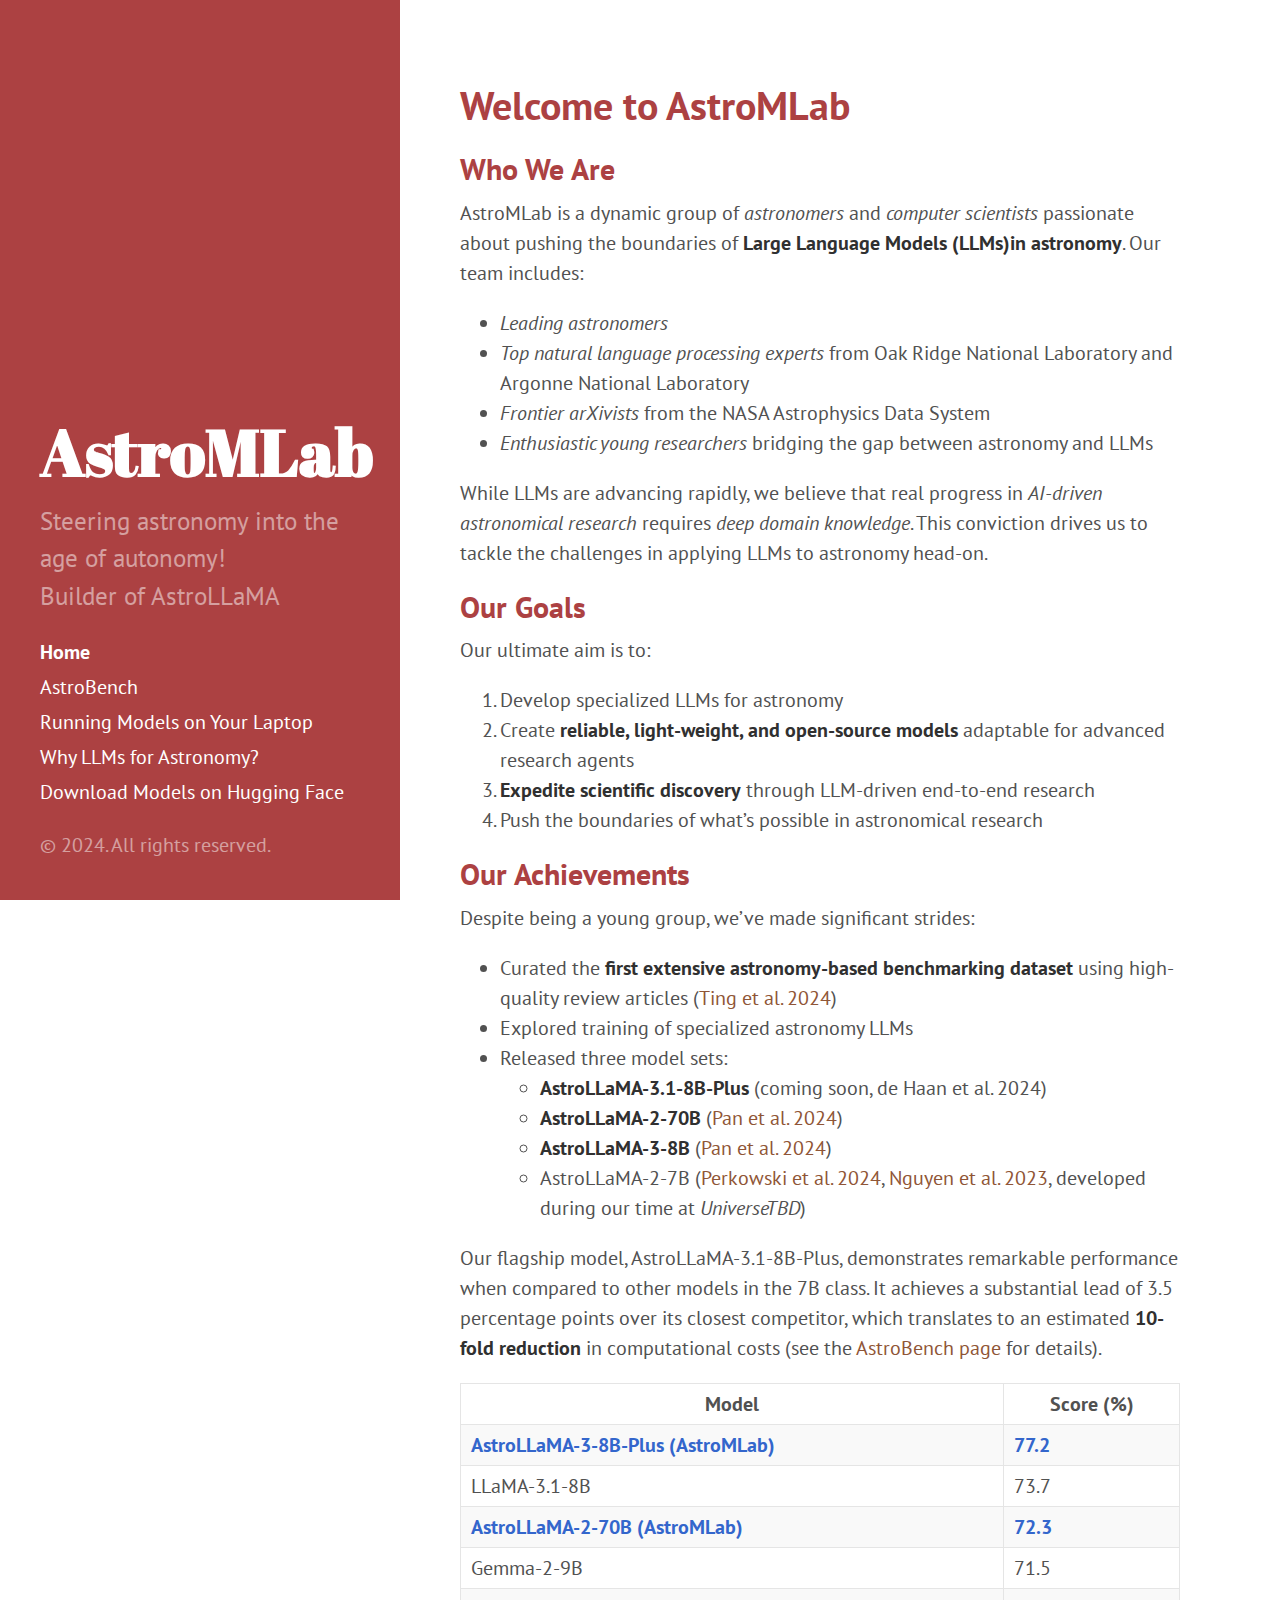
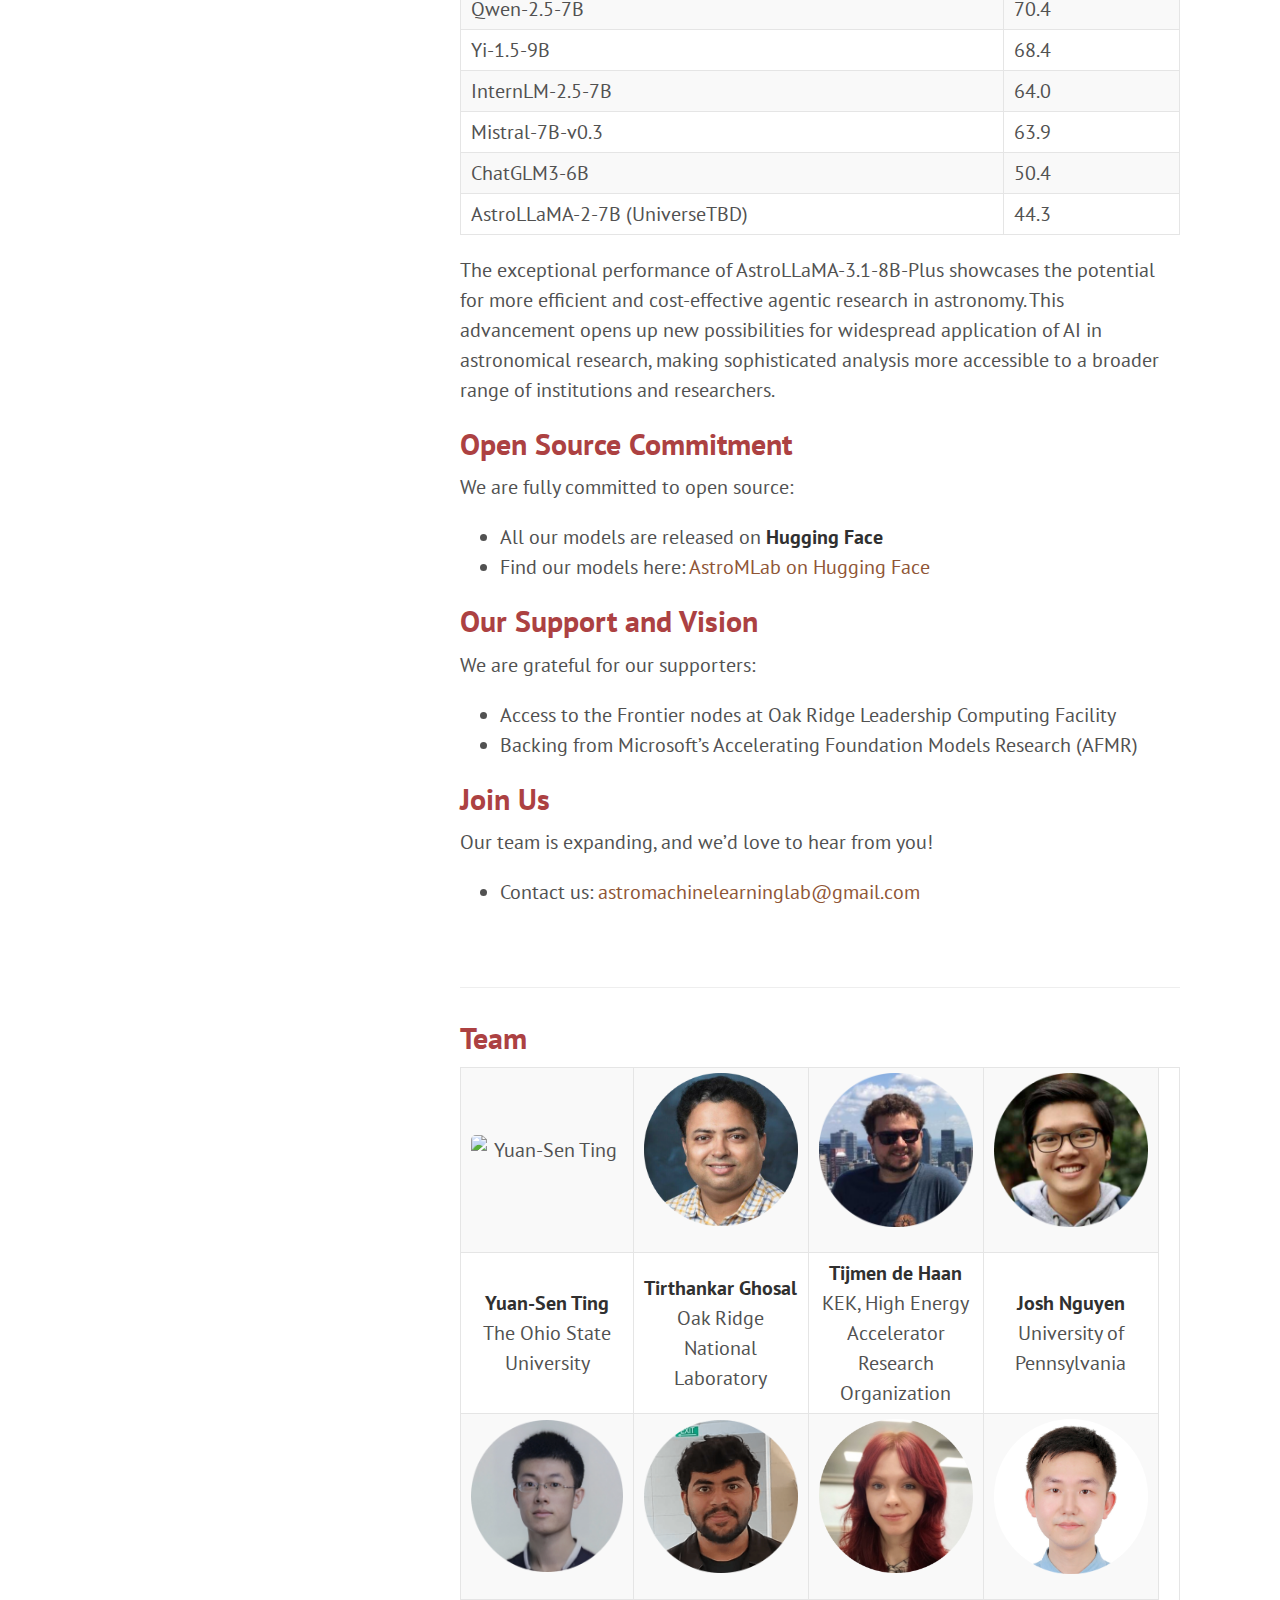
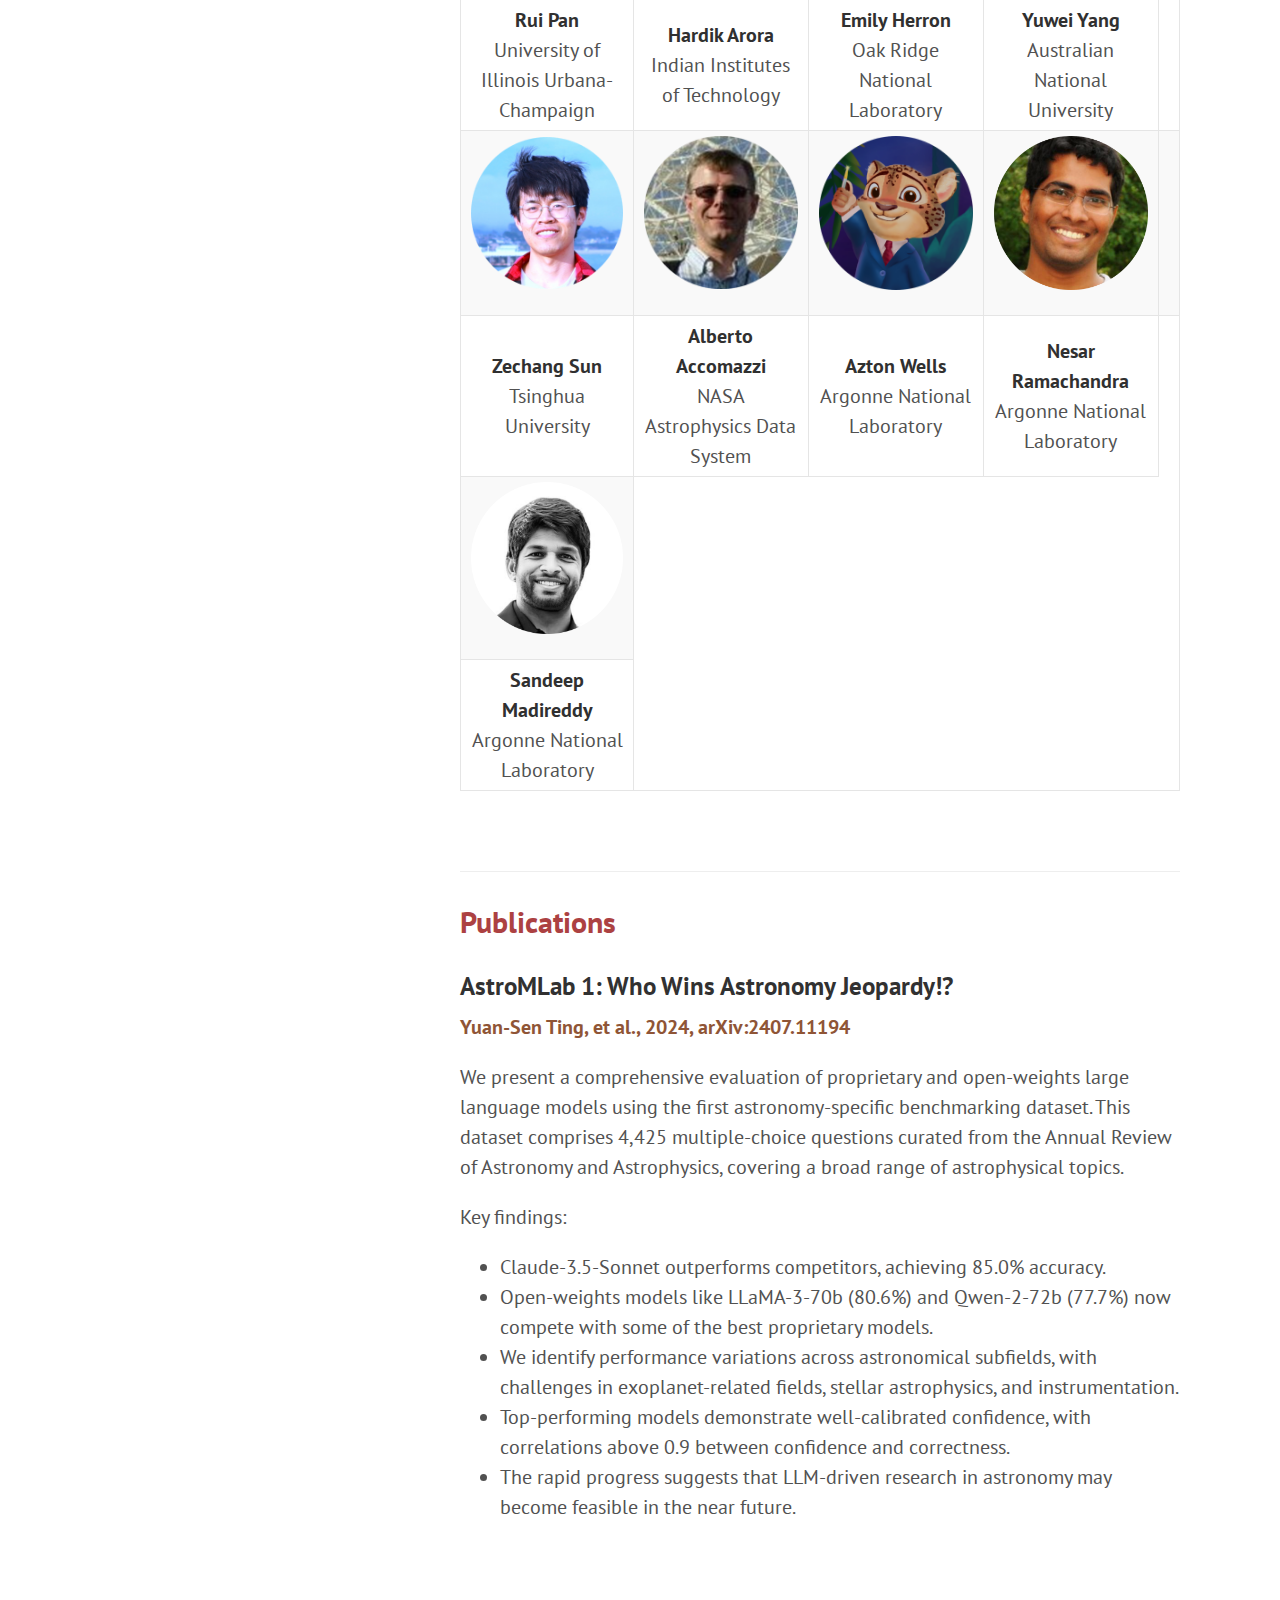
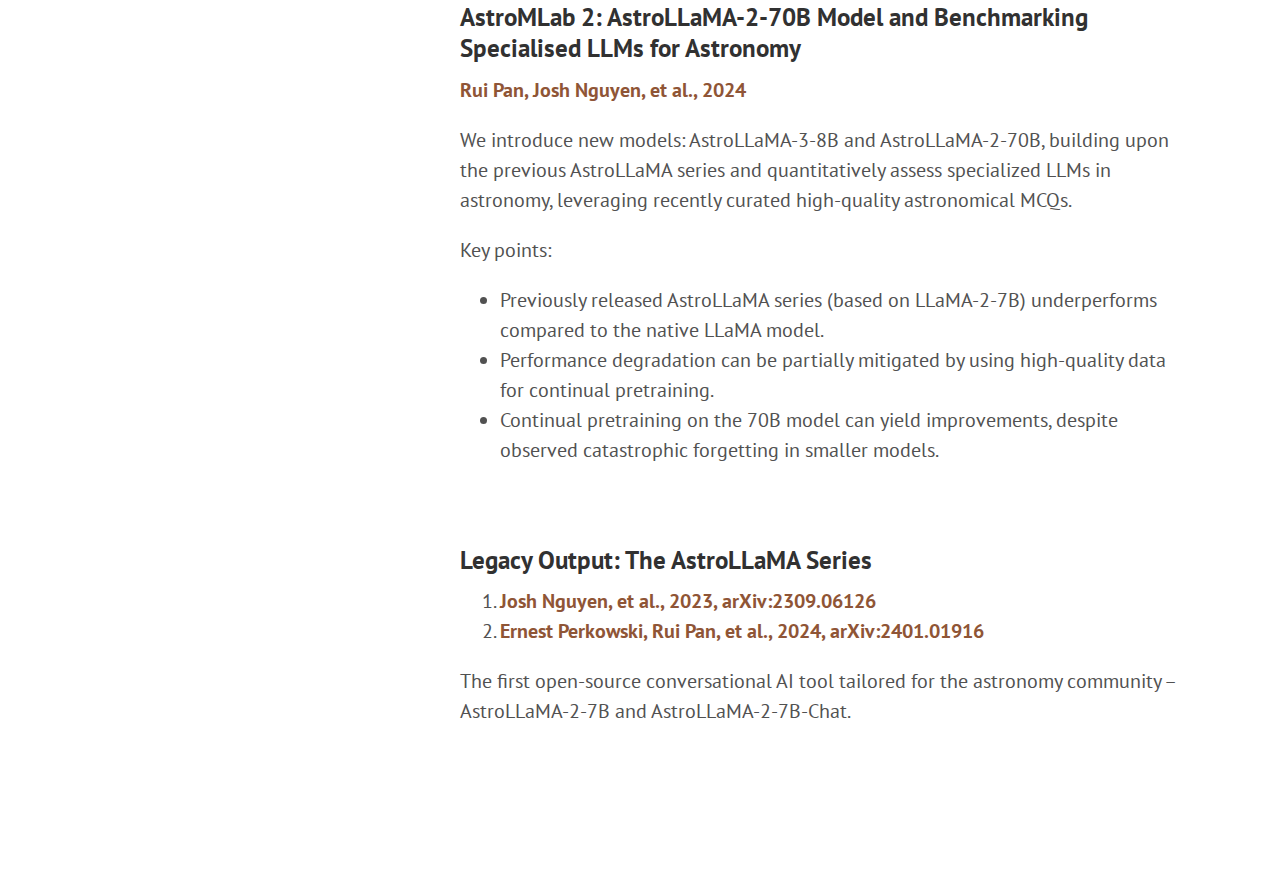
==== index.html @ 6c1387d1 "Add files via upload" ====
<!DOCTYPE html>
<html lang="en-us">

  <head>
  <link href="http://gmpg.org/xfn/11" rel="profile">
  <meta http-equiv="X-UA-Compatible" content="IE=edge">
  <meta http-equiv="content-type" content="text/html; charset=utf-8">

  <!-- Enable responsiveness on mobile devices-->
  <meta name="viewport" content="width=device-width, initial-scale=1.0, maximum-scale=1">

  <title>
    
      Welcome to AstroMLab &middot; AstroMLab
    
  </title>

  <!-- CSS -->
  <link rel="stylesheet" href="./public/css/poole.css">
  <link rel="stylesheet" href="./public/css/syntax.css">
  <link rel="stylesheet" href="./public/css/hyde.css">
  <link rel="stylesheet" href="http://fonts.googleapis.com/css?family=PT+Sans:400,400italic,700|Abril+Fatface">

  <!-- RSS -->
  <link rel="alternate" type="application/rss+xml" title="RSS" href="./atom.xml">
</head>


  <body>

    <div class="sidebar">
  <div class="container sidebar-sticky">
    <div class="sidebar-about">
      <h1>
        <a href="/">
          AstroMLab
        </a>
      </h1>
      <p class="lead">Steering astronomy into the age of autonomy! <br> Builder of AstroLLaMA</p>
    </div>

    <nav class="sidebar-nav">
      <a class="sidebar-nav-item active" href="./index.html">Home</a>

      

      
      
        
      
        
          
            <a class="sidebar-nav-item" href="./benchmarking.html">AstroBench</a>
          
        
      
        
          
        
      
        
          
            <a class="sidebar-nav-item" href="./ollama.html">Running Models on Your Laptop</a>
          
        
      
        
          
            <a class="sidebar-nav-item" href="./why_astronomy.html">Why LLMs for Astronomy?</a>
          
        
      

      <a class="sidebar-nav-item" href="https://huggingface.co/AstroMLab">Download Models on Hugging Face</a> 
    </nav>

    <p>&copy; 2024. All rights reserved.</p>
  </div>
</div>


    <div class="content container">
      <div class="page">
        <h1 class="page-title">Welcome to AstroMLab</h1>
      <h2 id="who-we-are">Who We Are</h2>

<p>AstroMLab is a dynamic group of <em>astronomers</em> and <em>computer scientists</em> passionate about pushing the boundaries of <strong>Large Language Models (LLMs)in astronomy</strong>. Our team includes:</p>

<ul>
  <li><em>Leading astronomers</em></li>
  <li><em>Top natural language processing experts</em> from Oak Ridge National Laboratory and Argonne National Laboratory</li>
  <li><em>Frontier arXivists</em> from the NASA Astrophysics Data System</li>
  <li><em>Enthusiastic young researchers</em> bridging the gap between astronomy and LLMs</li>
</ul>

<p>While LLMs are advancing rapidly, we believe that real progress in <em>AI-driven astronomical research</em> requires <em>deep domain knowledge</em>. This conviction drives us to tackle the challenges in applying LLMs to astronomy head-on.</p>

<h2 id="our-goals">Our Goals</h2>

<p>Our ultimate aim is to:</p>

<ol>
  <li>Develop specialized LLMs for astronomy</li>
  <li>Create <strong>reliable, light-weight, and open-source models</strong> adaptable for advanced research agents</li>
  <li><strong>Expedite scientific discovery</strong> through LLM-driven end-to-end research</li>
  <li>Push the boundaries of what’s possible in astronomical research</li>
</ol>

<h2 id="our-achievements">Our Achievements</h2>

<p>Despite being a young group, we’ve made significant strides:</p>

<ul>
  <li>Curated the <strong>first extensive astronomy-based benchmarking dataset</strong> using high-quality review articles (<a href="https://arxiv.org/abs/2407.11194">Ting et al. 2024</a>)</li>
  <li>Explored training of specialized astronomy LLMs</li>
  <li>Released three model sets:
    <ul>
      <li><strong>AstroLLaMA-3.1-8B-Plus</strong> (coming soon, de Haan et al. 2024)</li>
      <li><strong>AstroLLaMA-2-70B</strong> (<a href="https://arxiv.org/abs/2407.11194">Pan et al. 2024</a>)</li>
      <li><strong>AstroLLaMA-3-8B</strong> (<a href="https://arxiv.org/abs/2407.11194">Pan et al. 2024</a>)</li>
      <li>AstroLLaMA-2-7B (<a href="https://arxiv.org/abs/2401.01916">Perkowski et al. 2024</a>, <a href="https://arxiv.org/abs/2309.06126">Nguyen et al. 2023</a>, developed during our time at <em>UniverseTBD</em>)</li>
    </ul>
  </li>
</ul>

<p>Our flagship model, AstroLLaMA-3.1-8B-Plus, demonstrates remarkable performance when compared to other models in the 7B class. It achieves a substantial lead of 3.5 percentage points over its closest competitor, which translates to an estimated <strong>10-fold reduction</strong> in computational costs (see the <a href="benchmarking.html">AstroBench page</a> for details).</p>

<table>
  <thead>
    <tr>
      <th>Model</th>
      <th>Score (%)</th>
    </tr>
  </thead>
  <tbody>
    <tr>
      <td><strong><span style="color: #3366cc;">AstroLLaMA-3-8B-Plus (AstroMLab)</span></strong></td>
      <td><strong><span style="color: #3366cc;">77.2</span></strong></td>
    </tr>
    <tr>
      <td>LLaMA-3.1-8B</td>
      <td>73.7</td>
    </tr>
    <tr>
      <td><strong><span style="color: #3366cc;">AstroLLaMA-2-70B (AstroMLab)</span></strong></td>
      <td><strong><span style="color: #3366cc;">72.3</span></strong></td>
    </tr>
    <tr>
      <td>Gemma-2-9B</td>
      <td>71.5</td>
    </tr>
    <tr>
      <td>Qwen-2.5-7B</td>
      <td>70.4</td>
    </tr>
    <tr>
      <td>Yi-1.5-9B</td>
      <td>68.4</td>
    </tr>
    <tr>
      <td>InternLM-2.5-7B</td>
      <td>64.0</td>
    </tr>
    <tr>
      <td>Mistral-7B-v0.3</td>
      <td>63.9</td>
    </tr>
    <tr>
      <td>ChatGLM3-6B</td>
      <td>50.4</td>
    </tr>
    <tr>
      <td>AstroLLaMA-2-7B (UniverseTBD)</td>
      <td>44.3</td>
    </tr>
  </tbody>
</table>

<p>The exceptional performance of AstroLLaMA-3.1-8B-Plus showcases the potential for more efficient and cost-effective agentic research in astronomy. This advancement opens up new possibilities for widespread application of AI in astronomical research, making sophisticated analysis more accessible to a broader range of institutions and researchers.</p>

<h2 id="open-source-commitment">Open Source Commitment</h2>

<p>We are fully committed to open source:</p>

<ul>
  <li>All our models are released on <strong>Hugging Face</strong></li>
  <li>Find our models here: <a href="https://huggingface.co/AstroMLab">AstroMLab on Hugging Face</a></li>
</ul>

<h2 id="our-support-and-vision">Our Support and Vision</h2>

<p>We are grateful for our supporters:</p>

<ul>
  <li>Access to the Frontier nodes at Oak Ridge Leadership Computing Facility</li>
  <li>Backing from Microsoft’s Accelerating Foundation Models Research (AFMR)</li>
</ul>

<h2 id="join-us">Join Us</h2>

<p>Our team is expanding, and we’d love to hear from you!</p>

<ul>
  <li>Contact us: <a href="mailto:astromachinelearninglab@gmail.com">astromachinelearninglab@gmail.com</a></li>
</ul>

<p><br /></p>

<hr />

<h2 id="team">Team</h2>

<table>
  <tr>
    <td align="center" width="25%"><img src="figures/Members_Yuan-Sen_Ting.png" alt="Yuan-Sen Ting" /></td>
    <td align="center" width="25%"><img src="figures/Members_Tirthankar_Ghosal.png" alt="Tirthankar Ghosal" /></td>
    <td align="center" width="25%"><img src="figures/Members_Tijmen_de_Haan.png" alt="Tijmen de Haan" /></td>
    <td align="center" width="25%"><img src="figures/Members_Josh_Nguyen.png" alt="Josh Nguyen" /></td>
  </tr>
  <tr>
    <td align="center"><strong>Yuan-Sen Ting</strong><br />The Ohio State University</td>
    <td align="center"><strong>Tirthankar Ghosal</strong><br />Oak Ridge National Laboratory</td>
    <td align="center"><strong>Tijmen de Haan</strong><br />KEK, High Energy Accelerator Research Organization</td>
    <td align="center"><strong>Josh Nguyen</strong><br />University of Pennsylvania</td>
  </tr>
  <tr>
    <td align="center"><img src="figures/Members_Rui_Pan.png" alt="Rui Pan" /></td>
    <td align="center"><img src="figures/Members_Hardik_Arora.png" alt="Hardik Arora" /></td>
    <td align="center"><img src="figures/Members_Emily_Herron.png" alt="Emily Herron" /></td>
    <td align="center"><img src="figures/Members_Yuwei_Yang.png" alt="Yuwei Yang" /></td>
  </tr>
  <tr>
    <td align="center"><strong>Rui Pan</strong><br />University of Illinois Urbana-Champaign</td>
    <td align="center"><strong>Hardik Arora</strong><br />Indian Institutes of Technology</td>
    <td align="center"><strong>Emily Herron</strong><br />Oak Ridge National Laboratory</td>
    <td align="center"><strong>Yuwei Yang</strong><br />Australian National University</td>
  </tr>
  <tr>
    <td align="center"><img src="figures/Members_Zechang_Sun.png" alt="Alberto Accomazzi" /></td>
    <td align="center"><img src="figures/Members_Alberto_Accomazzi.png" alt="Alberto Accomazzi" /></td>
    <td align="center"><img src="figures/Members_Argonne.png" alt="Azton Wells" /></td>
    <td align="center"><img src="figures/Members_Nesar_Ramachandra.png" alt="Nesar Ramachandra" /></td>
    <td align="center"><img src="figures/Members_Sandeep_Madireddy.png" alt="Sandeep Madireddy" /></td>
  </tr>
  <tr>
    <td align="center"><strong>Zechang Sun</strong><br />Tsinghua University</td>
    <td align="center"><strong>Alberto Accomazzi</strong><br />NASA Astrophysics Data System</td>
    <td align="center"><strong>Azton Wells</strong><br />Argonne National Laboratory</td>
    <td align="center"><strong>Nesar Ramachandra</strong><br />Argonne National Laboratory</td>
  </tr>
  <tr>
    <td align="center"><img src="figures/Members_Sandeep_Madireddy.png" alt="Sandeep Madireddy" /></td>
  </tr>
  <tr>
    <td align="center"><strong>Sandeep Madireddy</strong><br />Argonne National Laboratory</td>
  </tr>
</table>

<p><br /></p>

<hr />

<h2 id="publications">Publications</h2>

<h3 id="astromlab-1-who-wins-astronomy-jeopardy">AstroMLab 1: Who Wins Astronomy Jeopardy!?</h3>

<p><strong><a href="https://arxiv.org/abs/2407.11194">Yuan-Sen Ting, et al., 2024, arXiv:2407.11194</a></strong></p>

<p>We present a comprehensive evaluation of proprietary and open-weights large language models using the first astronomy-specific benchmarking dataset. This dataset comprises 4,425 multiple-choice questions curated from the Annual Review of Astronomy and Astrophysics, covering a broad range of astrophysical topics.</p>

<p>Key findings:</p>
<ul>
  <li>Claude-3.5-Sonnet outperforms competitors, achieving 85.0% accuracy.</li>
  <li>Open-weights models like LLaMA-3-70b (80.6%) and Qwen-2-72b (77.7%) now compete with some of the best proprietary models.</li>
  <li>We identify performance variations across astronomical subfields, with challenges in exoplanet-related fields, stellar astrophysics, and instrumentation.</li>
  <li>Top-performing models demonstrate well-calibrated confidence, with correlations above 0.9 between confidence and correctness.</li>
  <li>The rapid progress suggests that LLM-driven research in astronomy may become feasible in the near future.</li>
</ul>

<p><br /></p>

<h3 id="astromlab-2-astrollama-2-70b-model-and-benchmarking-specialised-llms-for-astronomy">AstroMLab 2: AstroLLaMA-2-70B Model and Benchmarking Specialised LLMs for Astronomy</h3>

<p><strong><a href="https://arxiv.org/abs/2407.11194">Rui Pan, Josh Nguyen, et al., 2024</a></strong></p>

<p>We introduce new models: AstroLLaMA-3-8B and AstroLLaMA-2-70B, building upon the previous AstroLLaMA series and quantitatively assess specialized LLMs in astronomy, leveraging recently curated high-quality astronomical MCQs.</p>

<p>Key points:</p>
<ul>
  <li>Previously released AstroLLaMA series (based on LLaMA-2-7B) underperforms compared to the native LLaMA model.</li>
  <li>Performance degradation can be partially mitigated by using high-quality data for continual pretraining.</li>
  <li>Continual pretraining on the 70B model can yield improvements, despite observed catastrophic forgetting in smaller models.</li>
</ul>

<p><br /></p>

<h3 id="legacy-output-the-astrollama-series">Legacy Output: The AstroLLaMA Series</h3>

<ol>
  <li><strong><a href="https://arxiv.org/abs/2309.06126">Josh Nguyen, et al., 2023, arXiv:2309.06126</a></strong></li>
  <li><strong><a href="https://arxiv.org/abs/2401.01916">Ernest Perkowski, Rui Pan, et al., 2024, arXiv:2401.01916</a></strong></li>
</ol>

<p>The first open-source conversational AI tool tailored for the astronomy community – AstroLLaMA-2-7B and AstroLLaMA-2-7B-Chat.</p>


      </div>
    </div>

  </body>
</html>
---- public/css/poole.css ----
/*
 *                        ___
 *                       /\_ \
 *  _____     ___     ___\//\ \      __
 * /\ '__`\  / __`\  / __`\\ \ \   /'__`\
 * \ \ \_\ \/\ \_\ \/\ \_\ \\_\ \_/\  __/
 *  \ \ ,__/\ \____/\ \____//\____\ \____\
 *   \ \ \/  \/___/  \/___/ \/____/\/____/
 *    \ \_\
 *     \/_/
 *
 * Designed, built, and released under MIT license by @mdo. Learn more at
 * https://github.com/poole/poole.
 */


/*
 * Contents
 *
 * Body resets
 * Custom type
 * Messages
 * Container
 * Masthead
 * Posts and pages
 * Pagination
 * Reverse layout
 * Themes
 */


/*
 * Body resets
 *
 * Update the foundational and global aspects of the page.
 */

* {
  -webkit-box-sizing: border-box;
     -moz-box-sizing: border-box;
          box-sizing: border-box;
}

html,
body {
  margin: 0;
  padding: 0;
}

html {
  font-family: "Helvetica Neue", Helvetica, Arial, sans-serif;
  font-size: 16px;
  line-height: 1.5;
}
@media (min-width: 38em) {
  html {
    font-size: 20px;
  }
}

body {
  color: #515151;
  background-color: #fff;
  -webkit-text-size-adjust: 100%;
      -ms-text-size-adjust: 100%;
}

/* No `:visited` state is required by default (browsers will use `a`) */
a {
  color: #268bd2;
  text-decoration: none;
}
a strong {
  color: inherit;
}
/* `:focus` is linked to `:hover` for basic accessibility */
a:hover,
a:focus {
  text-decoration: underline;
}

/* Headings */
h1, h2, h3, h4, h5, h6 {
  margin-bottom: .5rem;
  font-weight: bold;
  line-height: 1.25;
  color: #313131;
  text-rendering: optimizeLegibility;
}
h1 {
  font-size: 2rem;
}
h2 {
  margin-top: 1rem;
  font-size: 1.5rem;
}
h3 {
  margin-top: 1.5rem;
  font-size: 1.25rem;
}
h4, h5, h6 {
  margin-top: 1rem;
  font-size: 1rem;
}

/* Body text */
p {
  margin-top: 0;
  margin-bottom: 1rem;
}

strong {
  color: #303030;
}


/* Lists */
ul, ol, dl {
  margin-top: 0;
  margin-bottom: 1rem;
}

dt {
  font-weight: bold;
}
dd {
  margin-bottom: .5rem;
}

/* Misc */
hr {
  position: relative;
  margin: 1.5rem 0;
  border: 0;
  border-top: 1px solid #eee;
  border-bottom: 1px solid #fff;
}

abbr {
  font-size: 85%;
  font-weight: bold;
  color: #555;
  text-transform: uppercase;
}
abbr[title] {
  cursor: help;
  border-bottom: 1px dotted #e5e5e5;
}

/* Code */
code,
pre {
  font-family: Menlo, Monaco, "Courier New", monospace;
}
code {
  padding: .25em .5em;
  font-size: 85%;
  color: #bf616a;
  background-color: #f9f9f9;
  border-radius: 3px;
}
pre {
  display: block;
  margin-top: 0;
  margin-bottom: 1rem;
  padding: 1rem;
  font-size: .8rem;
  line-height: 1.4;
  white-space: pre;
  white-space: pre-wrap;
  word-break: break-all;
  word-wrap: break-word;
  background-color: #f9f9f9;
}
pre code {
  padding: 0;
  font-size: 100%;
  color: inherit;
  background-color: transparent;
}

/* Pygments via Jekyll */
.highlight {
  margin-bottom: 1rem;
  border-radius: 4px;
}
.highlight pre {
  margin-bottom: 0;
}

/* Gist via GitHub Pages */
.gist .gist-file {
  font-family: Menlo, Monaco, "Courier New", monospace !important;
}
.gist .markdown-body {
  padding: 15px;
}
.gist pre {
  padding: 0;
  background-color: transparent;
}
.gist .gist-file .gist-data {
  font-size: .8rem !important;
  line-height: 1.4;
}
.gist code {
  padding: 0;
  color: inherit;
  background-color: transparent;
  border-radius: 0;
}

/* Quotes */
blockquote {
  padding: .5rem 1rem;
  margin: .8rem 0;
  color: #7a7a7a;
  border-left: .25rem solid #e5e5e5;
}
blockquote p:last-child {
  margin-bottom: 0;
}
@media (min-width: 30em) {
  blockquote {
    padding-right: 5rem;
    padding-left: 1.25rem;
  }
}

img {
  display: block;
  max-width: 100%;
  margin: 0 0 1rem;
  border-radius: 5px;
}

/* Tables */
table {
  margin-bottom: 1rem;
  width: 100%;
  border: 1px solid #e5e5e5;
  border-collapse: collapse;
}
td,
th {
  padding: .25rem .5rem;
  border: 1px solid #e5e5e5;
}
tbody tr:nth-child(odd) td,
tbody tr:nth-child(odd) th {
  background-color: #f9f9f9;
}


/*
 * Custom type
 *
 * Extend paragraphs with `.lead` for larger introductory text.
 */

.lead {
  font-size: 1.25rem;
  font-weight: 300;
}


/*
 * Messages
 *
 * Show alert messages to users. You may add it to single elements like a `<p>`,
 * or to a parent if there are multiple elements to show.
 */

.message {
  margin-bottom: 1rem;
  padding: 1rem;
  color: #717171;
  background-color: #f9f9f9;
}


/*
 * Container
 *
 * Center the page content.
 */

.container {
  max-width: 38rem;
  padding-left:  1rem;
  padding-right: 1rem;
  margin-left:  auto;
  margin-right: auto;
}


/*
 * Masthead
 *
 * Super small header above the content for site name and short description.
 */

.masthead {
  padding-top:    1rem;
  padding-bottom: 1rem;
  margin-bottom: 3rem;
}
.masthead-title {
  margin-top: 0;
  margin-bottom: 0;
  color: #505050;
}
.masthead-title a {
  color: #505050;
}
.masthead-title small {
  font-size: 75%;
  font-weight: 400;
  color: #c0c0c0;
  letter-spacing: 0;
}


/*
 * Posts and pages
 *
 * Each post is wrapped in `.post` and is used on default and post layouts. Each
 * page is wrapped in `.page` and is only used on the page layout.
 */

.page,
.post {
  margin-bottom: 4em;
}

/* Blog post or page title */
.page-title,
.post-title,
.post-title a {
  color: #303030;
}
.page-title,
.post-title {
  margin-top: 0;
}

/* Meta data line below post title */
.post-date {
  display: block;
  margin-top: -.5rem;
  margin-bottom: 1rem;
  color: #9a9a9a;
}

/* Related posts */
.related {
  padding-top: 2rem;
  padding-bottom: 2rem;
  border-top: 1px solid #eee;
}
.related-posts {
  padding-left: 0;
  list-style: none;
}
.related-posts h3 {
  margin-top: 0;
}
.related-posts li small {
  font-size: 75%;
  color: #999;
}
.related-posts li a:hover {
  color: #268bd2;
  text-decoration: none;
}
.related-posts li a:hover small {
  color: inherit;
}


/*
 * Pagination
 *
 * Super lightweight (HTML-wise) blog pagination. `span`s are provide for when
 * there are no more previous or next posts to show.
 */

.pagination {
  overflow: hidden; /* clearfix */
  margin-left: -1rem;
  margin-right: -1rem;
  font-family: "PT Sans", Helvetica, Arial, sans-serif;
  color: #ccc;
  text-align: center;
}

/* Pagination items can be `span`s or `a`s */
.pagination-item {
  display: block;
  padding: 1rem;
  border: 1px solid #eee;
}
.pagination-item:first-child {
  margin-bottom: -1px;
}

/* Only provide a hover state for linked pagination items */
a.pagination-item:hover {
  background-color: #f5f5f5;
}

@media (min-width: 30em) {
  .pagination {
    margin: 3rem 0;
  }
  .pagination-item {
    float: left;
    width: 50%;
  }
  .pagination-item:first-child {
    margin-bottom: 0;
    border-top-left-radius:    4px;
    border-bottom-left-radius: 4px;
  }
  .pagination-item:last-child {
    margin-left: -1px;
    border-top-right-radius:    4px;
    border-bottom-right-radius: 4px;
  }
}
---- public/css/syntax.css ----
.highlight .hll { background-color: #ffc; }
.highlight .c { color: #999; } /* Comment */
.highlight .err { color: #a00; background-color: #faa } /* Error */
.highlight .k { color: #069; } /* Keyword */
.highlight .o { color: #555 } /* Operator */
.highlight .cm { color: #09f; font-style: italic } /* Comment.Multiline */
.highlight .cp { color: #099 } /* Comment.Preproc */
.highlight .c1 { color: #999; } /* Comment.Single */
.highlight .cs { color: #999; } /* Comment.Special */
.highlight .gd { background-color: #fcc; border: 1px solid #c00 } /* Generic.Deleted */
.highlight .ge { font-style: italic } /* Generic.Emph */
.highlight .gr { color: #f00 } /* Generic.Error */
.highlight .gh { color: #030; } /* Generic.Heading */
.highlight .gi { background-color: #cfc; border: 1px solid #0c0 } /* Generic.Inserted */
.highlight .go { color: #aaa } /* Generic.Output */
.highlight .gp { color: #009; } /* Generic.Prompt */
.highlight .gs { } /* Generic.Strong */
.highlight .gu { color: #030; } /* Generic.Subheading */
.highlight .gt { color: #9c6 } /* Generic.Traceback */
.highlight .kc { color: #069; } /* Keyword.Constant */
.highlight .kd { color: #069; } /* Keyword.Declaration */
.highlight .kn { color: #069; } /* Keyword.Namespace */
.highlight .kp { color: #069 } /* Keyword.Pseudo */
.highlight .kr { color: #069; } /* Keyword.Reserved */
.highlight .kt { color: #078; } /* Keyword.Type */
.highlight .m { color: #f60 } /* Literal.Number */
.highlight .s { color: #d44950 } /* Literal.String */
.highlight .na { color: #4f9fcf } /* Name.Attribute */
.highlight .nb { color: #366 } /* Name.Builtin */
.highlight .nc { color: #0a8; } /* Name.Class */
.highlight .no { color: #360 } /* Name.Constant */
.highlight .nd { color: #99f } /* Name.Decorator */
.highlight .ni { color: #999; } /* Name.Entity */
.highlight .ne { color: #c00; } /* Name.Exception */
.highlight .nf { color: #c0f } /* Name.Function */
.highlight .nl { color: #99f } /* Name.Label */
.highlight .nn { color: #0cf; } /* Name.Namespace */
.highlight .nt { color: #2f6f9f; } /* Name.Tag */
.highlight .nv { color: #033 } /* Name.Variable */
.highlight .ow { color: #000; } /* Operator.Word */
.highlight .w { color: #bbb } /* Text.Whitespace */
.highlight .mf { color: #f60 } /* Literal.Number.Float */
.highlight .mh { color: #f60 } /* Literal.Number.Hex */
.highlight .mi { color: #f60 } /* Literal.Number.Integer */
.highlight .mo { color: #f60 } /* Literal.Number.Oct */
.highlight .sb { color: #c30 } /* Literal.String.Backtick */
.highlight .sc { color: #c30 } /* Literal.String.Char */
.highlight .sd { color: #c30; font-style: italic } /* Literal.String.Doc */
.highlight .s2 { color: #c30 } /* Literal.String.Double */
.highlight .se { color: #c30; } /* Literal.String.Escape */
.highlight .sh { color: #c30 } /* Literal.String.Heredoc */
.highlight .si { color: #a00 } /* Literal.String.Interpol */
.highlight .sx { color: #c30 } /* Literal.String.Other */
.highlight .sr { color: #3aa } /* Literal.String.Regex */
.highlight .s1 { color: #c30 } /* Literal.String.Single */
.highlight .ss { color: #fc3 } /* Literal.String.Symbol */
.highlight .bp { color: #366 } /* Name.Builtin.Pseudo */
.highlight .vc { color: #033 } /* Name.Variable.Class */
.highlight .vg { color: #033 } /* Name.Variable.Global */
.highlight .vi { color: #033 } /* Name.Variable.Instance */
.highlight .il { color: #f60 } /* Literal.Number.Integer.Long */

.css .o,
.css .o + .nt,
.css .nt + .nt { color: #999; }
---- public/css/hyde.css ----
/*
 *  __                  __
 * /\ \                /\ \
 * \ \ \___   __  __   \_\ \     __
 *  \ \  _ `\/\ \/\ \  /'_` \  /'__`\
 *   \ \ \ \ \ \ \_\ \/\ \_\ \/\  __/
 *    \ \_\ \_\/`____ \ \___,_\ \____\
 *     \/_/\/_/`/___/> \/__,_ /\/____/
 *                /\___/
 *                \/__/
 *
 * Designed, built, and released under MIT license by @mdo. Learn more at
 * https://github.com/poole/hyde.
 */


/*
 * Contents
 *
 * Global resets
 * Sidebar
 * Container
 * Reverse layout
 * Themes
 */


/*
 * Global resets
 *
 * Update the foundational and global aspects of the page.
 */

html {
  font-family: "PT Sans", Helvetica, Arial, sans-serif;
}
@media (min-width: 48em) {
  html {
    font-size: 16px;
  }
}
@media (min-width: 58em) {
  html {
    font-size: 20px;
  }
}


/*
 * Sidebar
 *
 * Flexible banner for housing site name, intro, and "footer" content. Starts
 * out above content in mobile and later moves to the side with wider viewports.
 */

.sidebar {
  text-align: center;
  padding: 2rem 1rem;
  color: rgba(255,255,255,.5);
  /* background-color: #202020; */
  background-color: #ac4142;
}
@media (min-width: 48em) {
  .sidebar {
    position: fixed;
    top: 0;
    left: 0;
    bottom: 0;
    width: 20rem;
    text-align: left;
  }
}

/* Sidebar links */
.sidebar a {
  color: #fff;
}

/* About section */
.sidebar-about h1 {
  color: #fff;
  margin-top: 0;
  font-family: "Abril Fatface", serif;
  font-size: 3.25rem;
}

/* Sidebar nav */
.sidebar-nav {
  margin-bottom: 1rem;
}
.sidebar-nav-item {
  display: block;
  line-height: 1.75;
}
a.sidebar-nav-item:hover,
a.sidebar-nav-item:focus {
  text-decoration: underline;
}
.sidebar-nav-item.active {
  font-weight: bold;
}

/* Sticky sidebar
 *
 * Add the `sidebar-sticky` class to the sidebar's container to affix it the
 * contents to the bottom of the sidebar in tablets and up.
 */

@media (min-width: 48em) {
  .sidebar-sticky {
    position: absolute;
    right:  1rem;
    bottom: 1rem;
    left:   1rem;
  }
}


/* Container
 *
 * Align the contents of the site above the proper threshold with some margin-fu
 * with a 25%-wide `.sidebar`.
 */

.content {
  padding-top:    4rem;
  padding-bottom: 4rem;
}

@media (min-width: 48em) {
  .content {
    max-width: 38rem;
    margin-left: 22rem;
    margin-right: 2rem;
  }
}

@media (min-width: 64em) {
  .content {
    margin-left: 22rem;
    margin-right: 4rem;
  }
}


/*
 * Reverse layout
 *
 * Flip the orientation of the page by placing the `.sidebar` on the right.
 */

@media (min-width: 48em) {
  .layout-reverse .sidebar {
    left: auto;
    right: 0;
  }
  .layout-reverse .content {
    margin-left: 2rem;
    margin-right: 20rem;
  }
}

@media (min-width: 64em) {
  .layout-reverse .content {
    margin-left: 4rem;
    margin-right: 22rem;
  }
}

.content h1, .content h2 {
  color: #ac4142;
}

.content a {
  color: #8f5536;
}

.related-posts li a:hover {
  color: #ac4142;
}

/*
 * Themes
 *
 * As of v1.1, Hyde includes optional themes to color the sidebar and links
 * within blog posts. To use, add the class of your choosing to the `body`.
 */

/* Base16 (http://chriskempson.github.io/base16/#default) */

/* Red */
.theme-base-08 .sidebar {
  background-color: #ac4142;
}
.theme-base-08 .content a,
.theme-base-08 .related-posts li a:hover {
  color: #ac4142;
}

/* Orange */
.theme-base-09 .sidebar {
  background-color: #d28445;
}
.theme-base-09 .content a,
.theme-base-09 .related-posts li a:hover {
  color: #d28445;
}

/* Yellow */
.theme-base-0a .sidebar {
  background-color: #f4bf75;
}
.theme-base-0a .content a,
.theme-base-0a .related-posts li a:hover {
  color: #f4bf75;
}

/* Green */
.theme-base-0b .sidebar {
  background-color: #90a959;
}
.theme-base-0b .content a,
.theme-base-0b .related-posts li a:hover {
  color: #90a959;
}

/* Cyan */
.theme-base-0c .sidebar {
  background-color: #75b5aa;
}
.theme-base-0c .content a,
.theme-base-0c .related-posts li a:hover {
  color: #75b5aa;
}

/* Blue */
.theme-base-0d .sidebar {
  background-color: #6a9fb5;
}
.theme-base-0d .content a,
.theme-base-0d .related-posts li a:hover {
  color: #6a9fb5;
}

/* Magenta */
.theme-base-0e .sidebar {
  background-color: #aa759f;
}
.theme-base-0e .content a,
.theme-base-0e .related-posts li a:hover {
  color: #aa759f;
}

/* Brown */
.theme-base-0f .sidebar {
  background-color: #8f5536;
}
.theme-base-0f .content a,
.theme-base-0f .related-posts li a:hover {
  color: #8f5536;
}
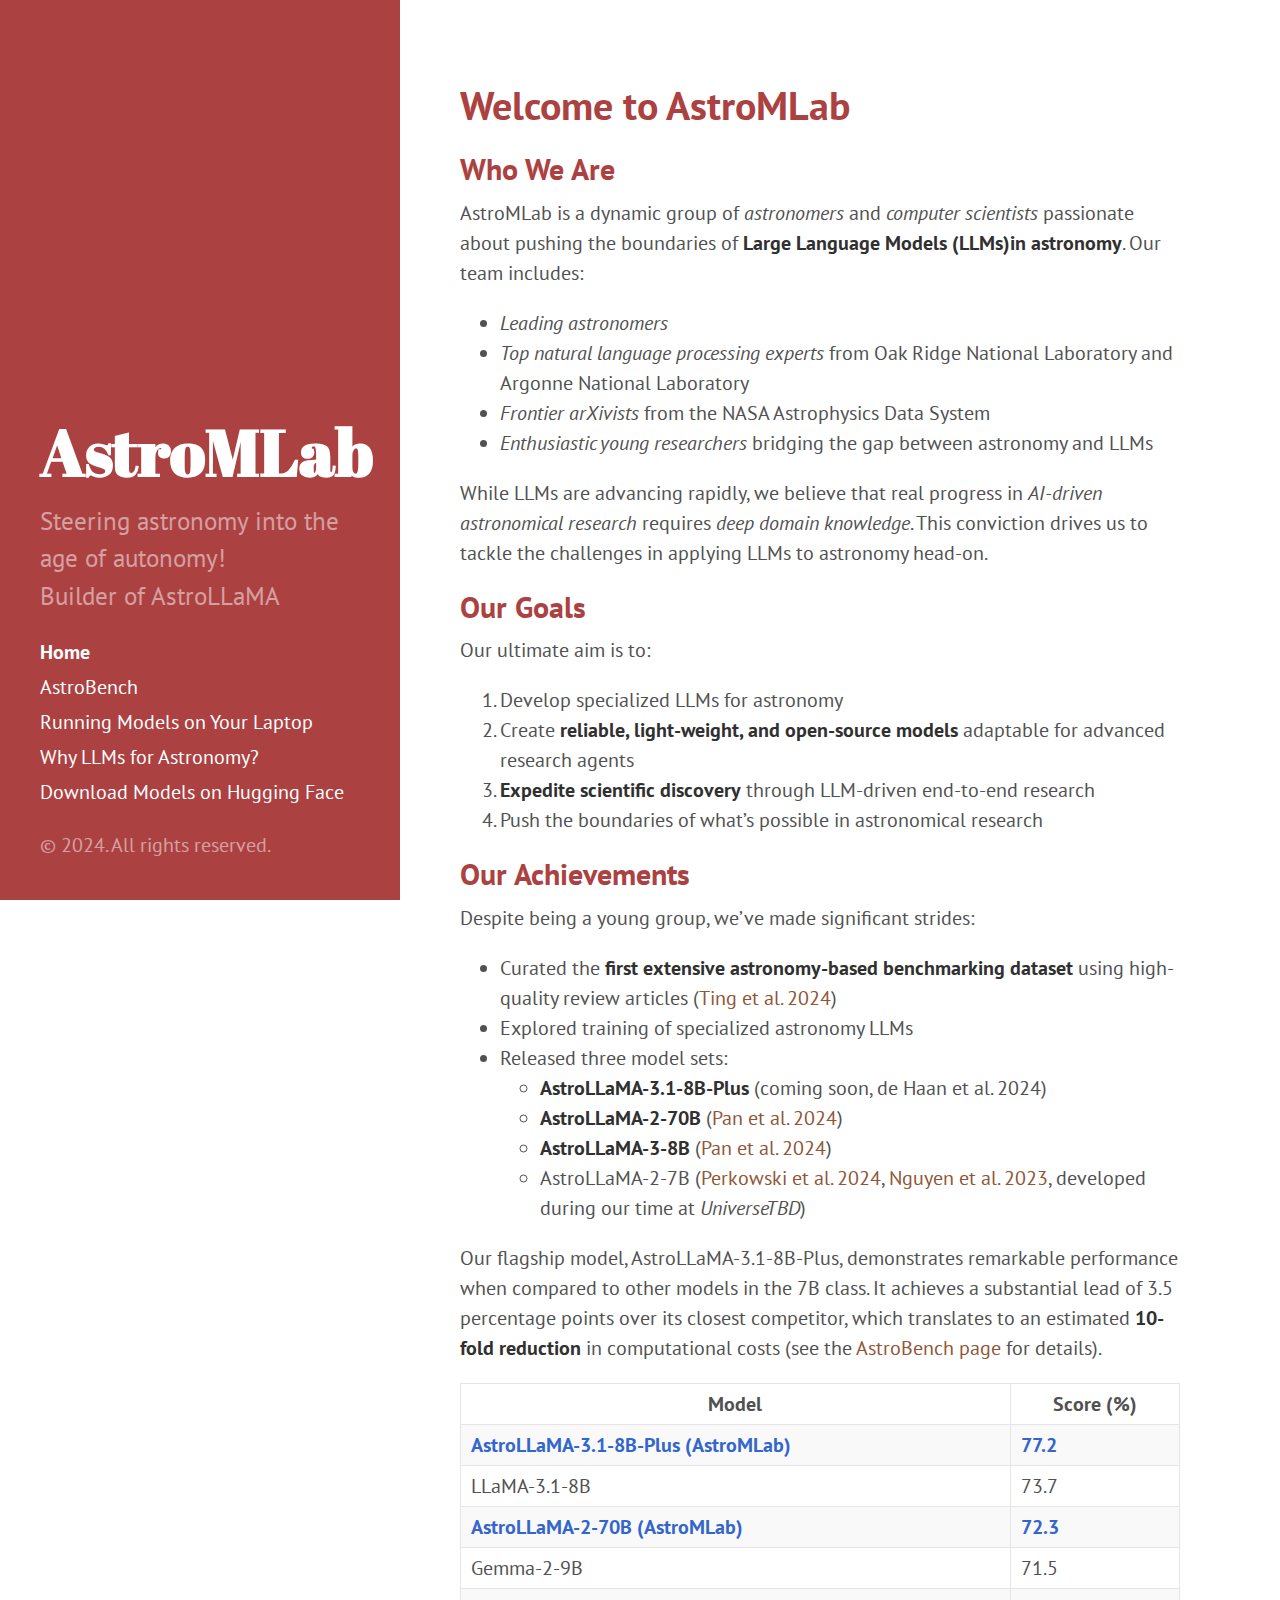
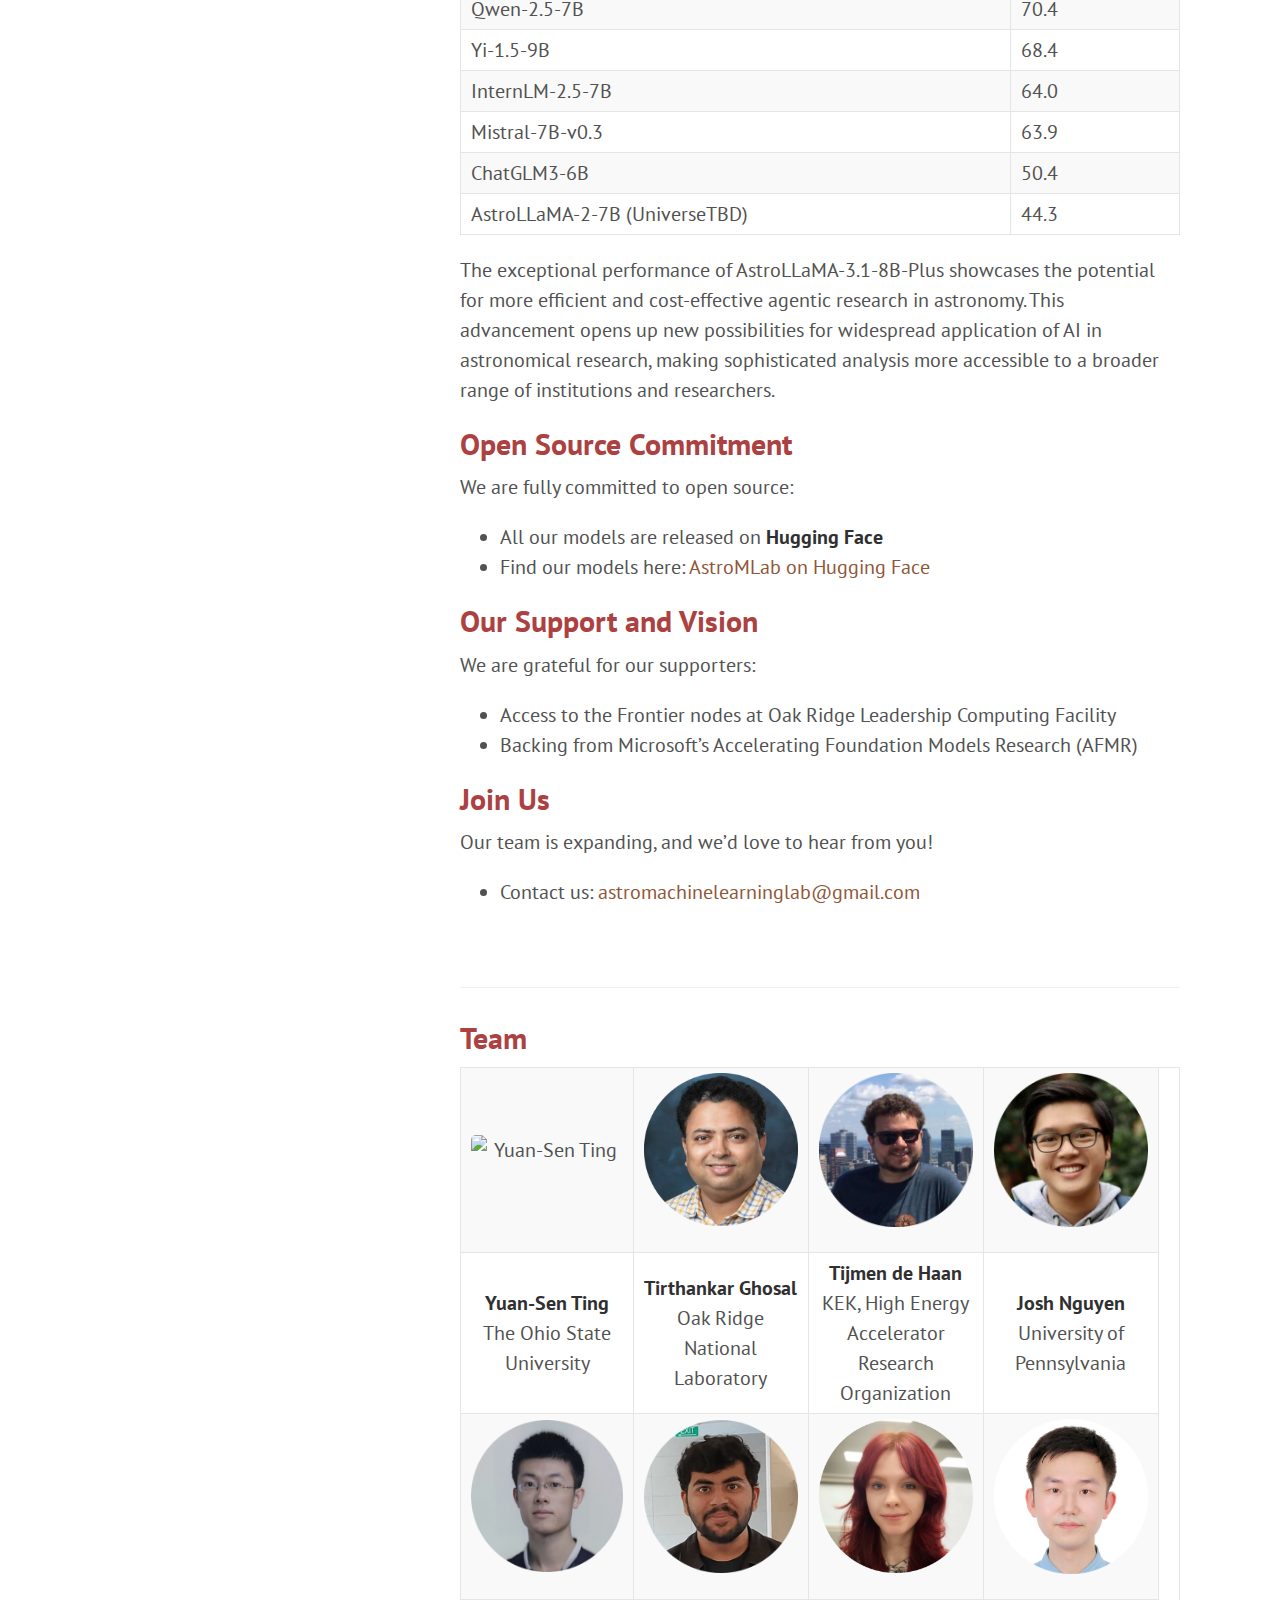
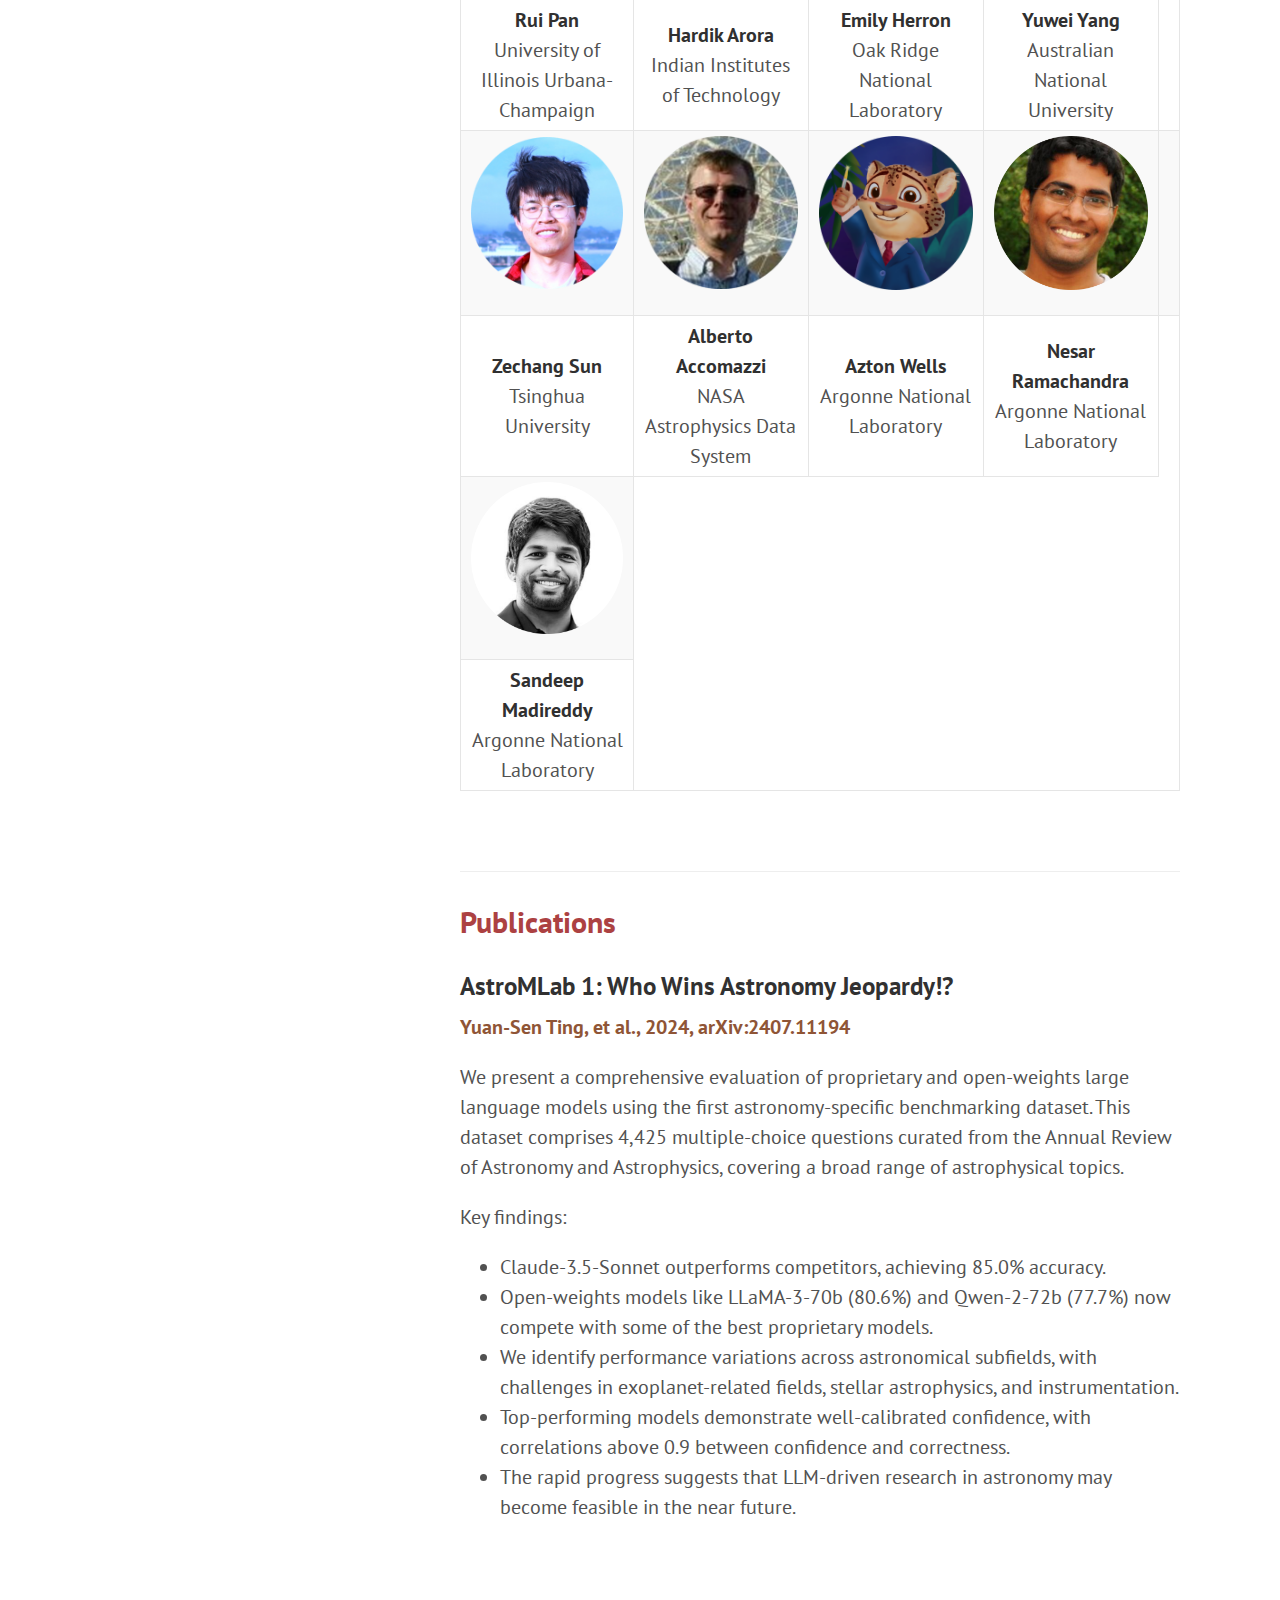
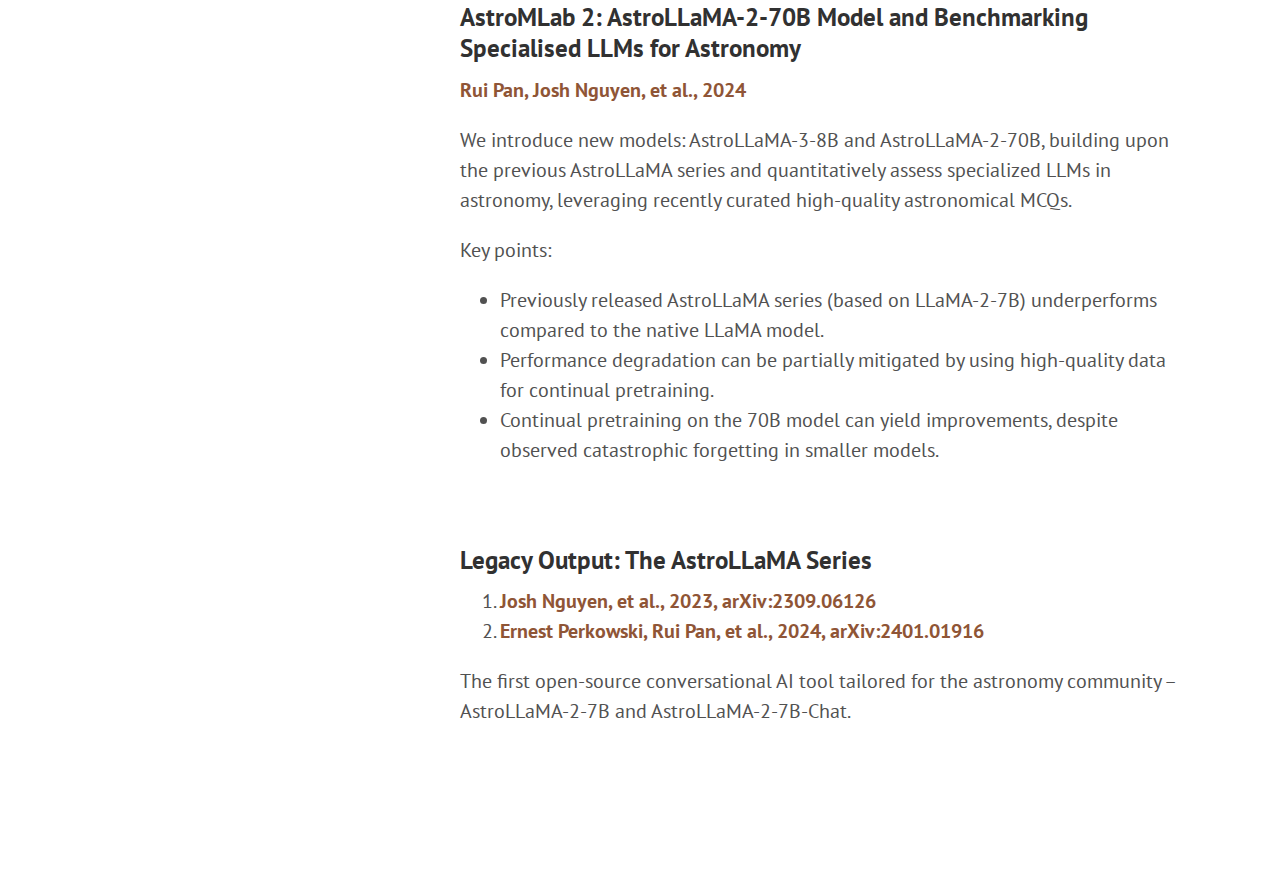
==== commit 831816e3: "Add files via upload" ====
--- a/index.html
+++ b/index.html
@@ -134,7 +134,7 @@
   </thead>
   <tbody>
     <tr>
-      <td><strong><span style="color: #3366cc;">AstroLLaMA-3-8B-Plus (AstroMLab)</span></strong></td>
+      <td><strong><span style="color: #3366cc;">AstroLLaMA-3.1-8B-Plus (AstroMLab)</span></strong></td>
       <td><strong><span style="color: #3366cc;">77.2</span></strong></td>
     </tr>
     <tr>
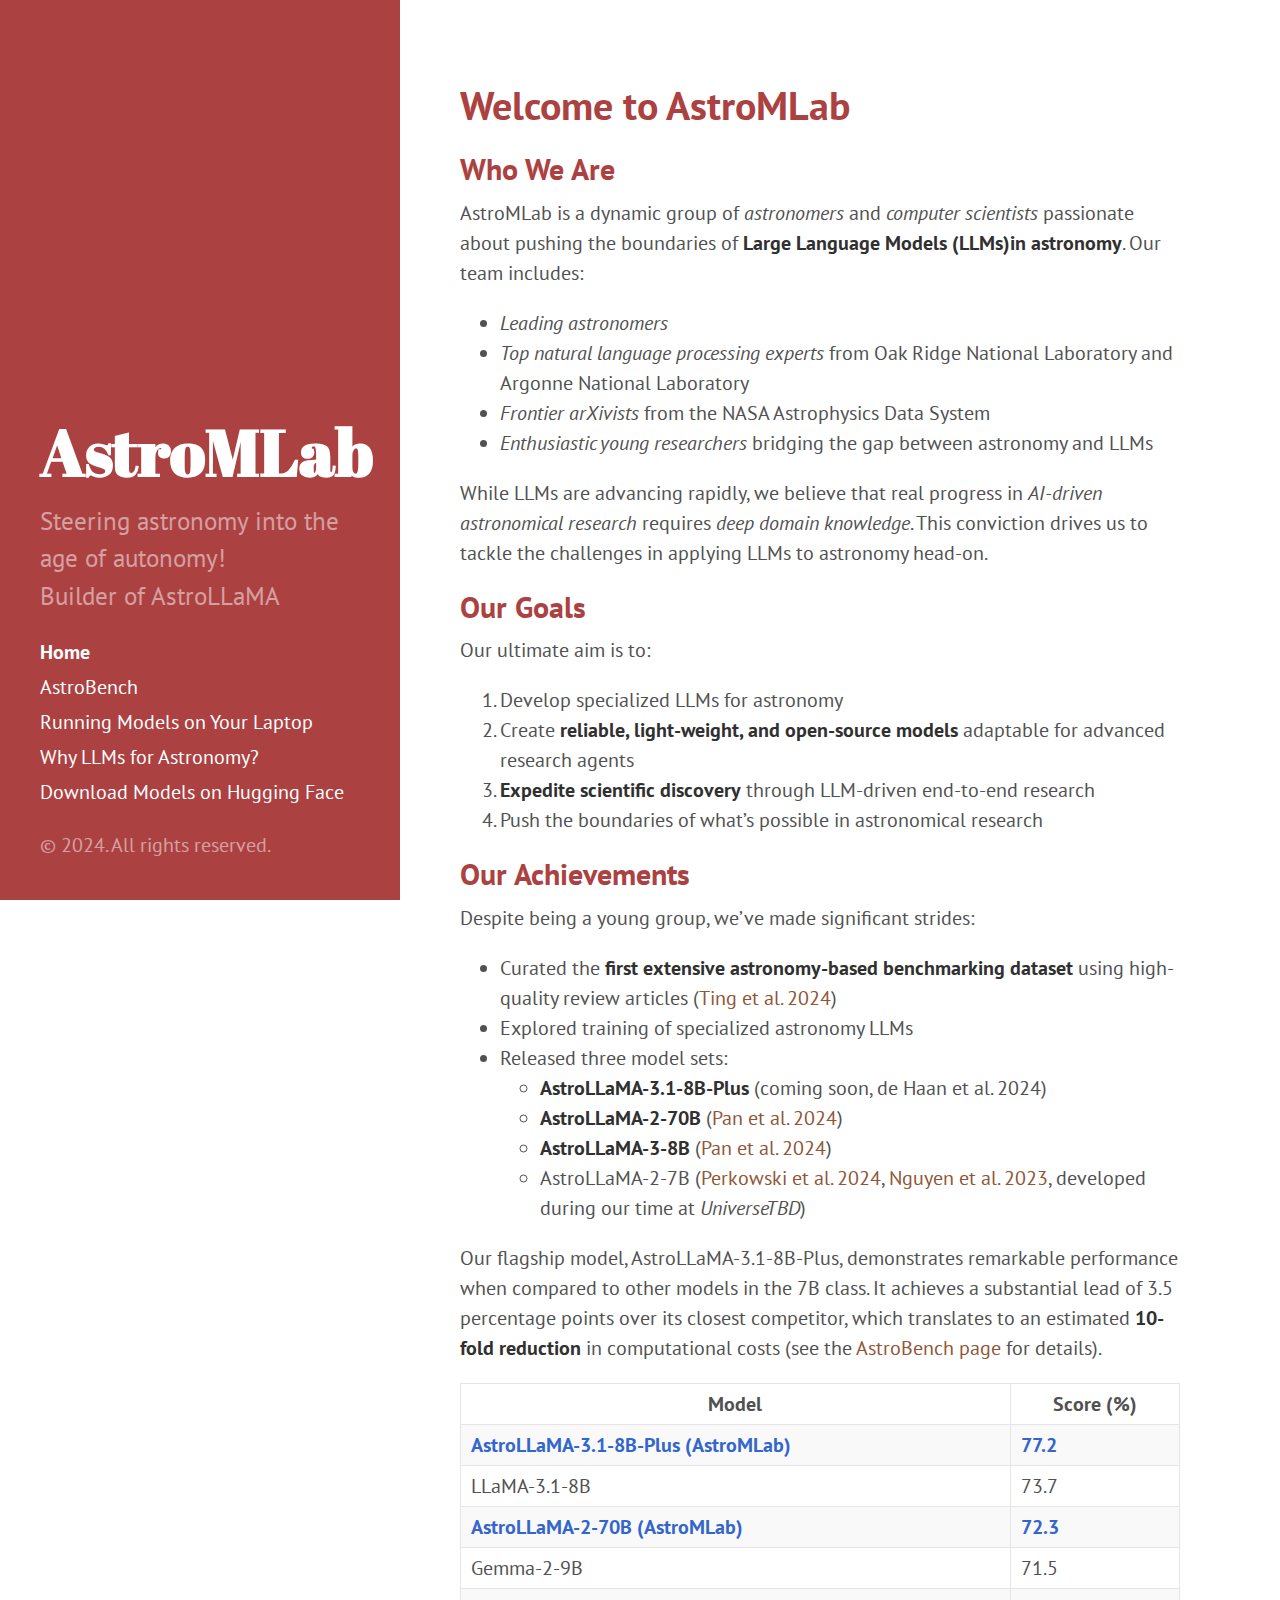
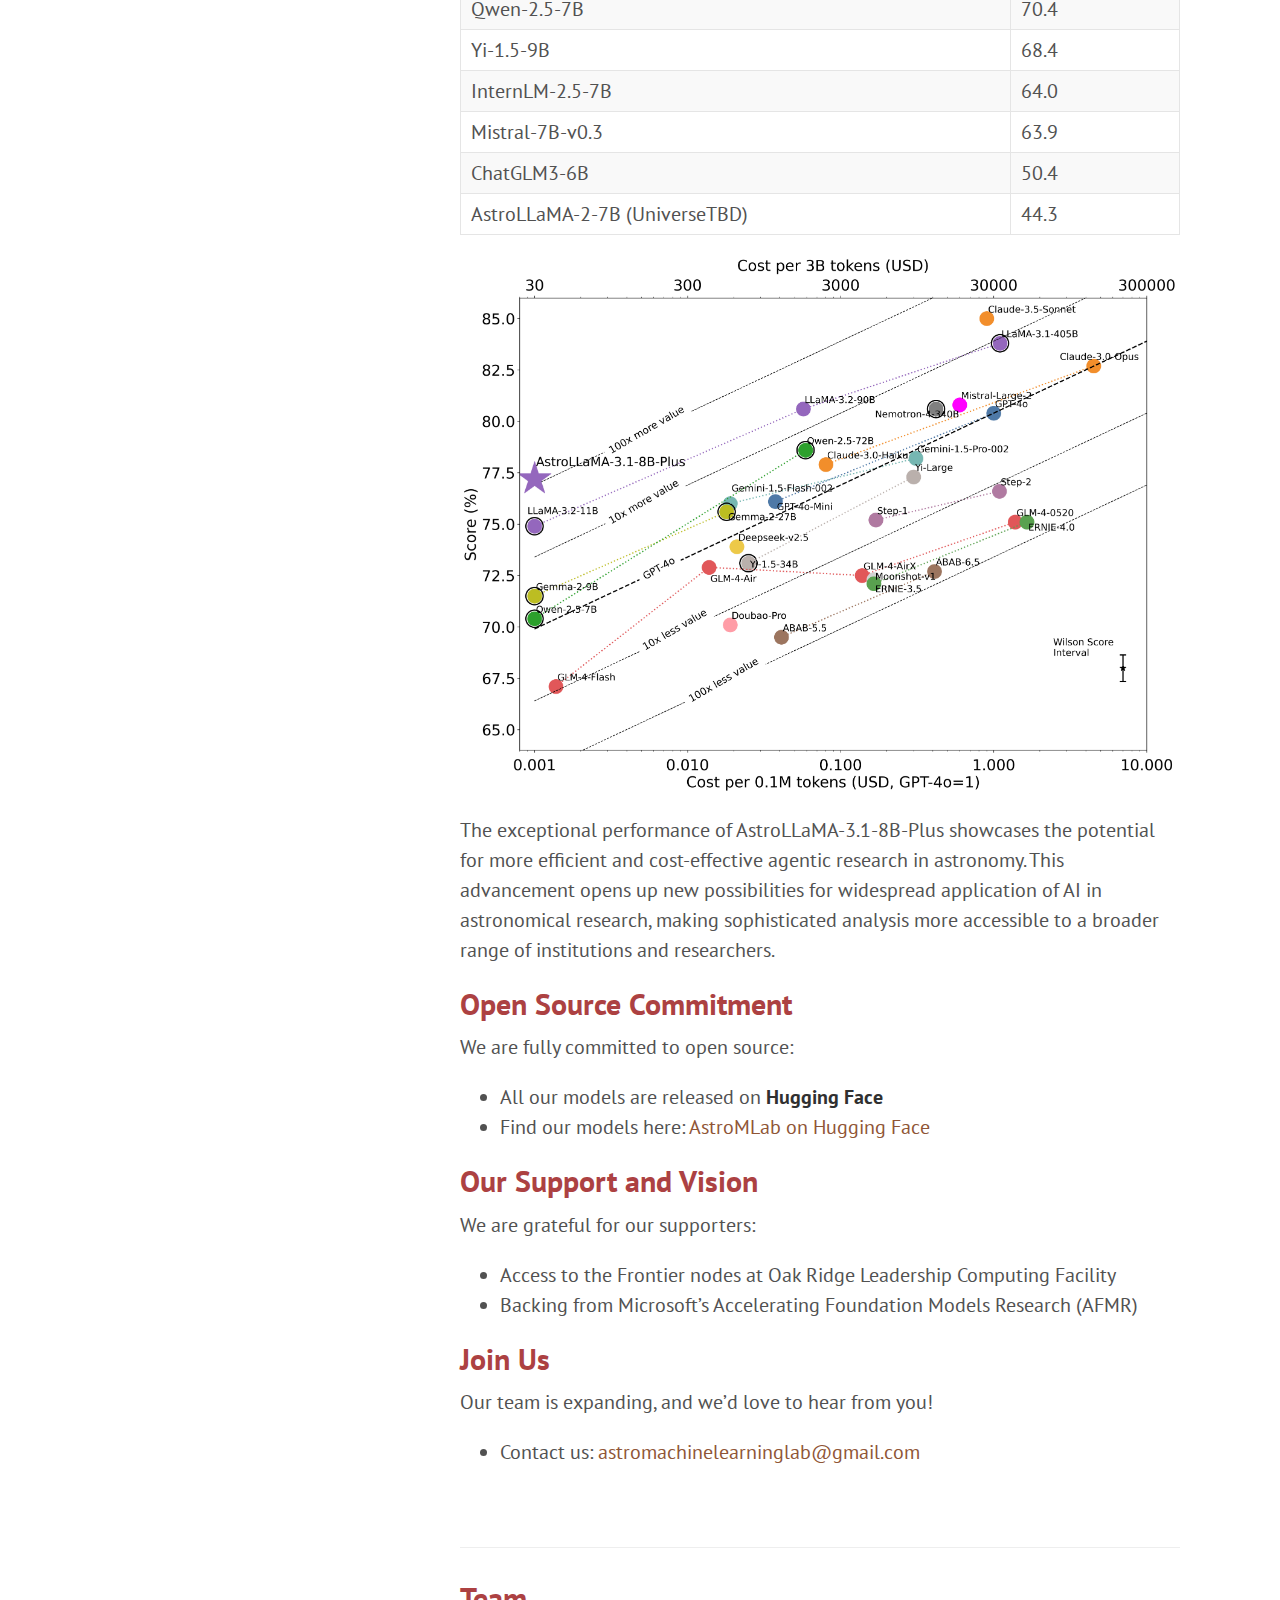
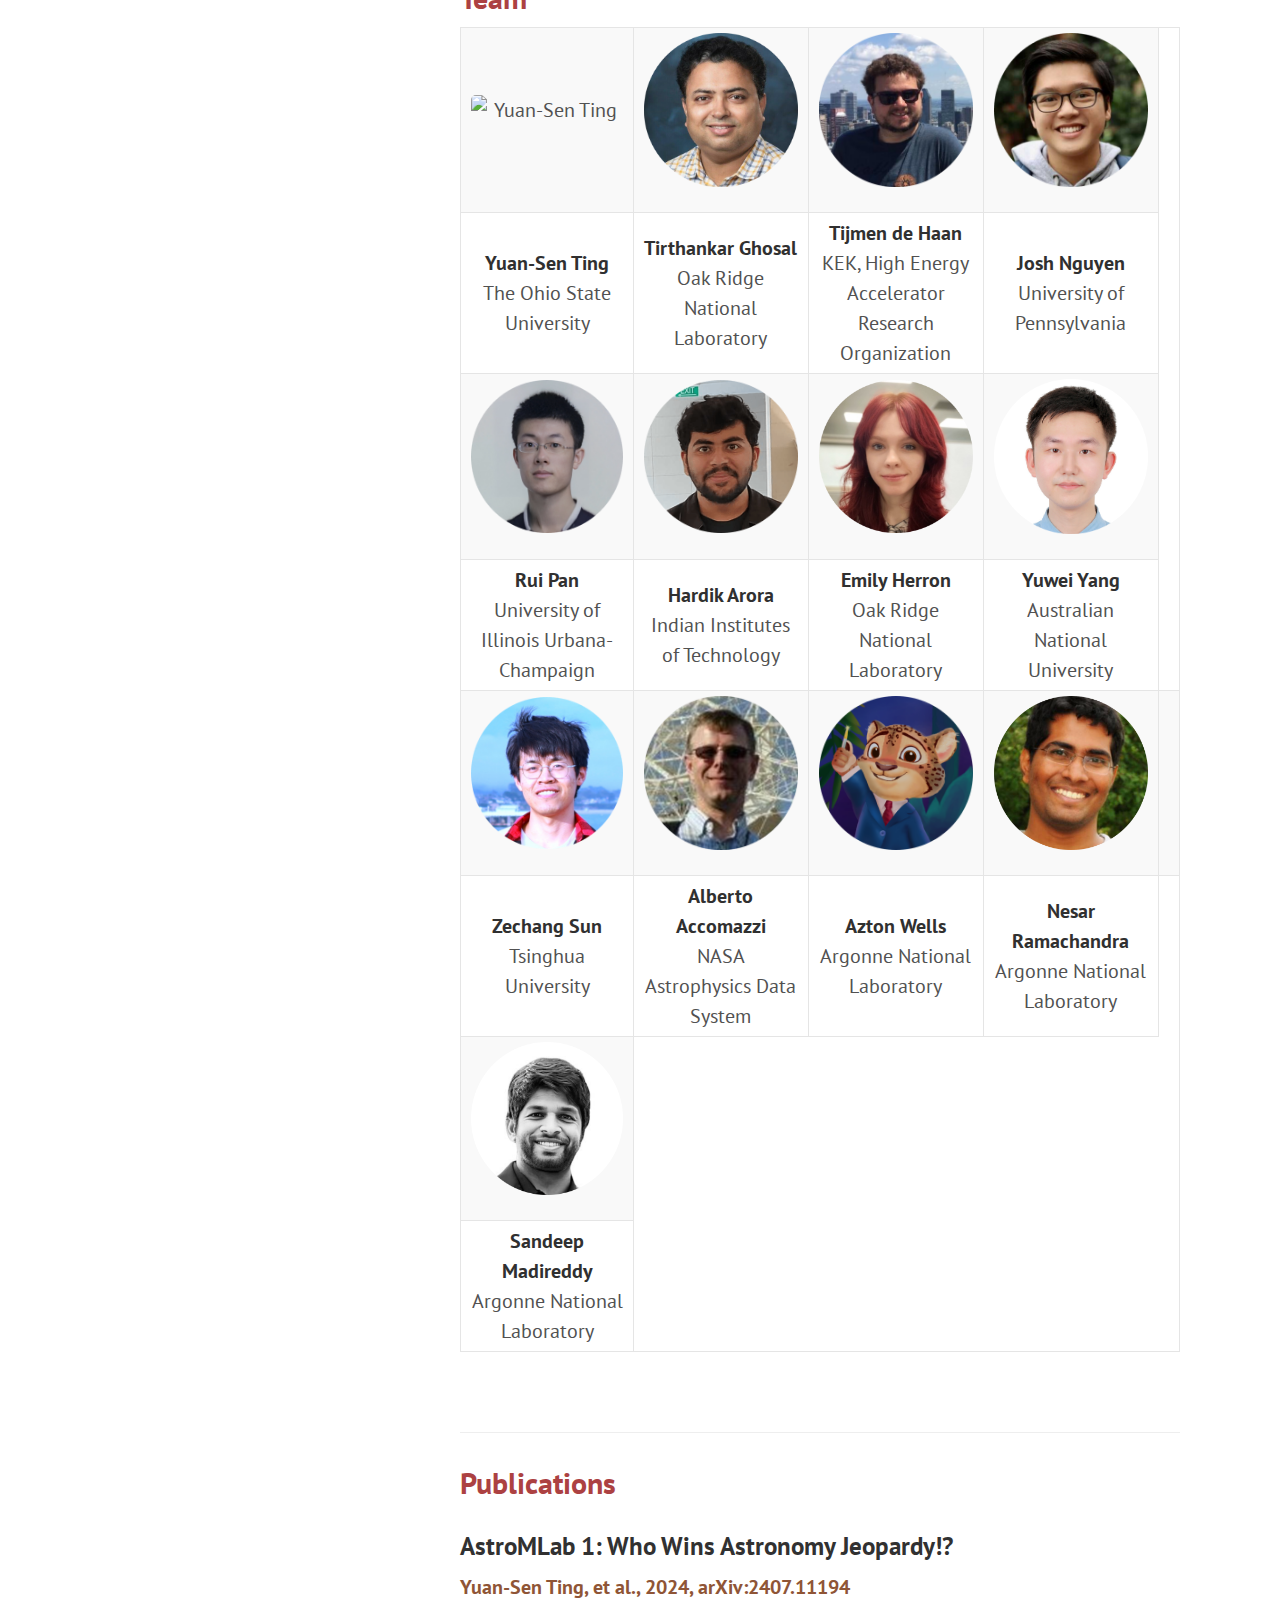
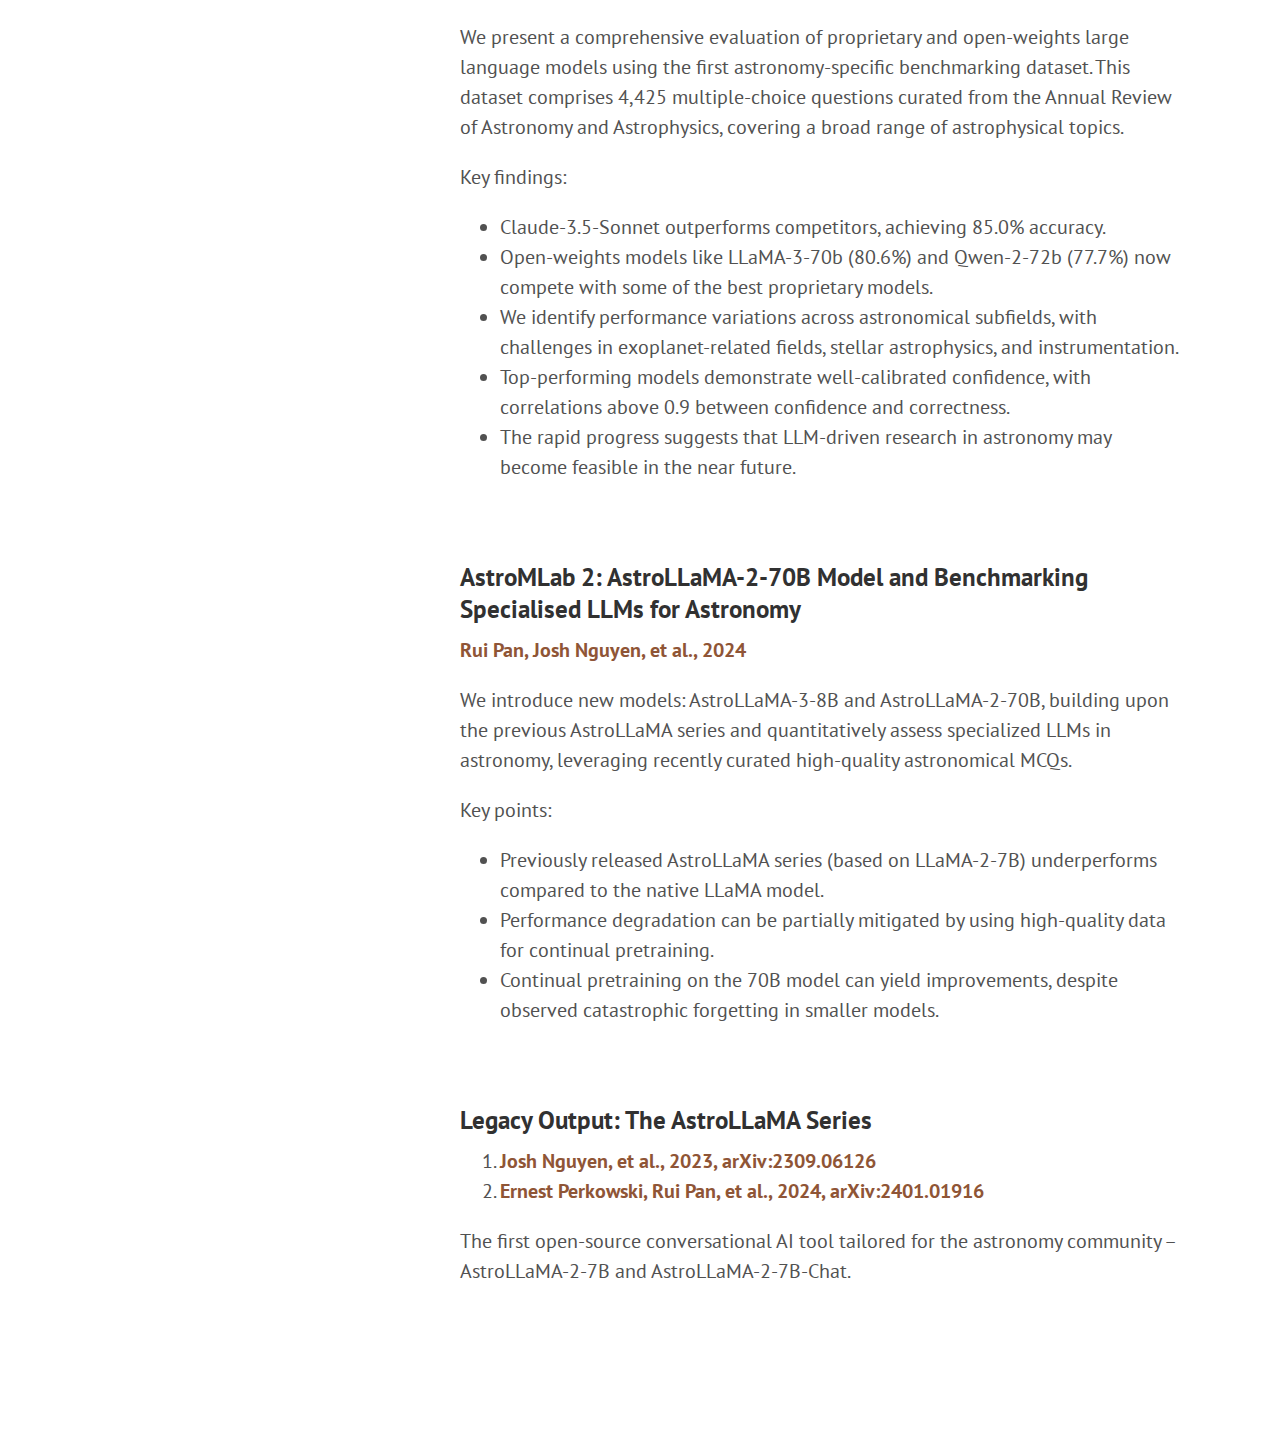
==== commit f64a4bc5: "Add files via upload" ====
--- a/index.html
+++ b/index.html
@@ -176,6 +176,8 @@
   </tbody>
 </table>
 
+<p><img src="figures/AstroBench.png" alt="Cost and performance trade-off in astronomical Q&amp;A" /></p>
+
 <p>The exceptional performance of AstroLLaMA-3.1-8B-Plus showcases the potential for more efficient and cost-effective agentic research in astronomy. This advancement opens up new possibilities for widespread application of AI in astronomical research, making sophisticated analysis more accessible to a broader range of institutions and researchers.</p>
 
 <h2 id="open-source-commitment">Open Source Commitment</h2>
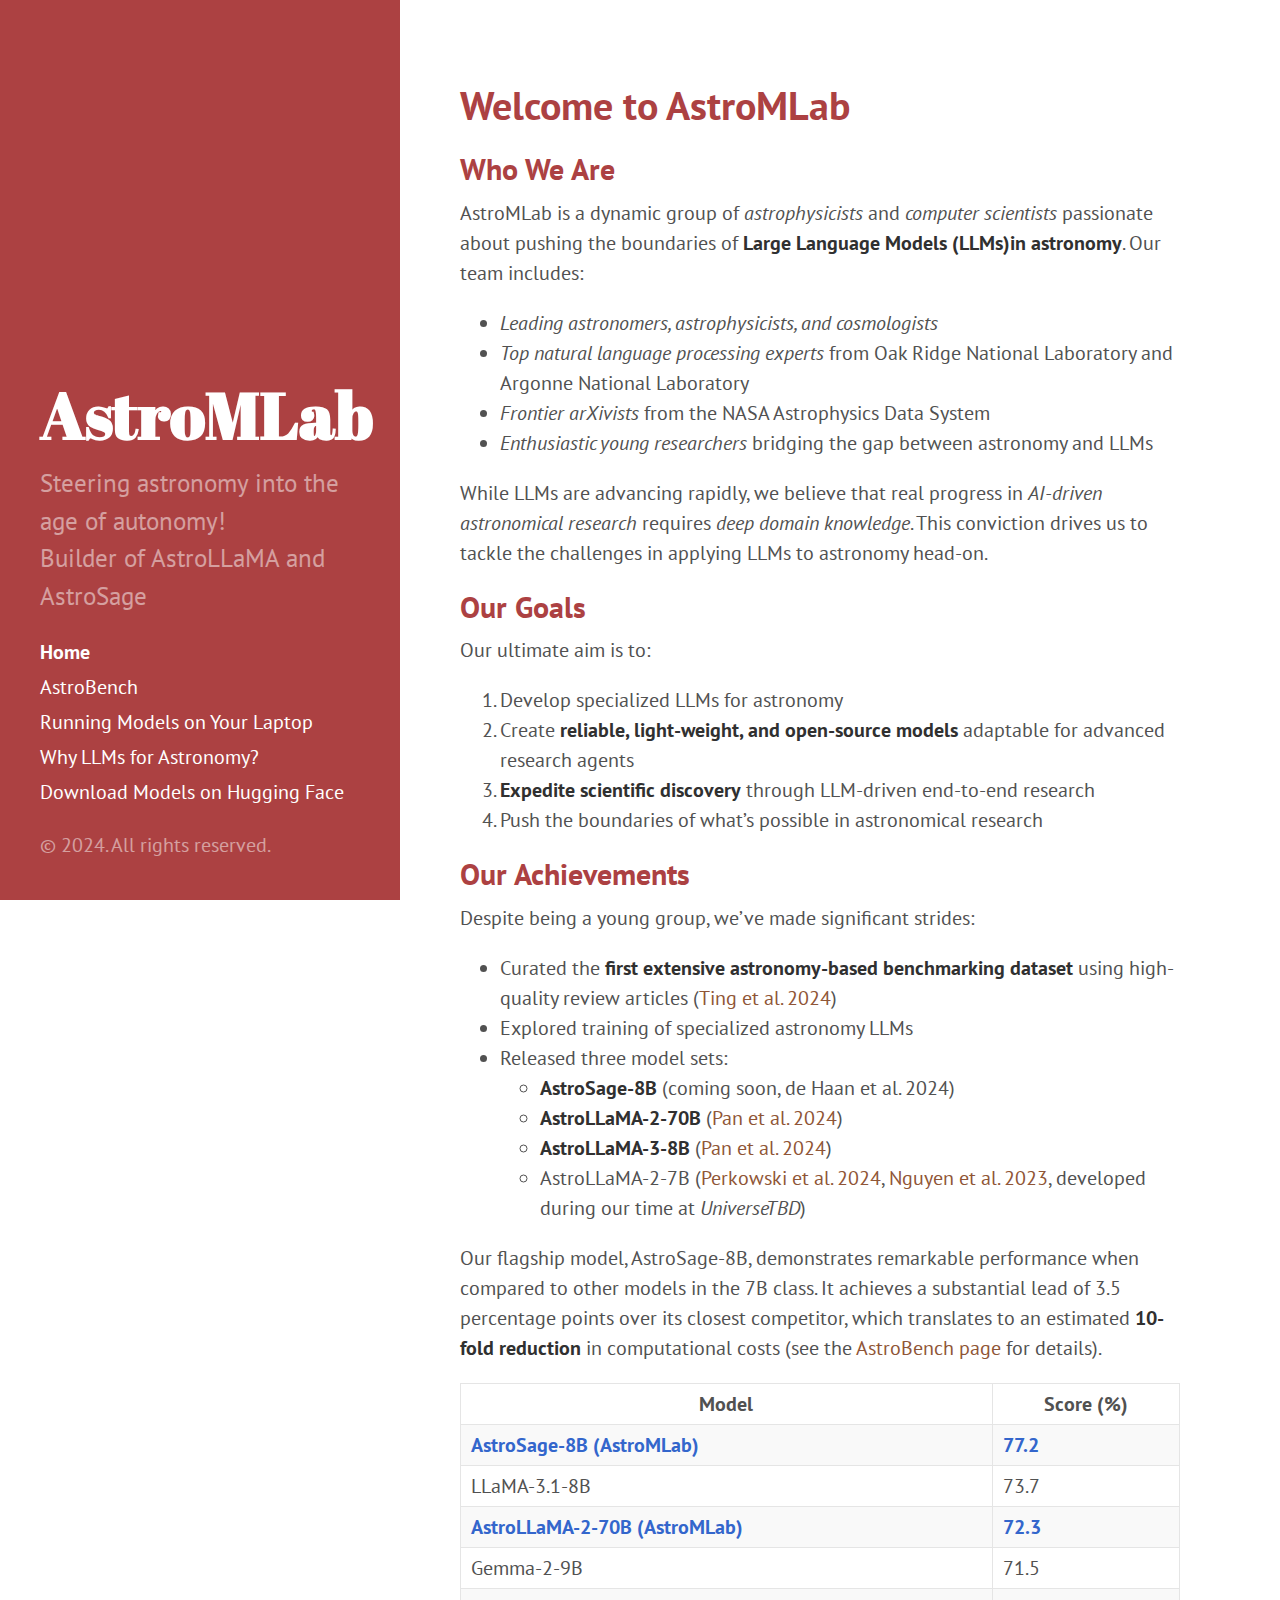
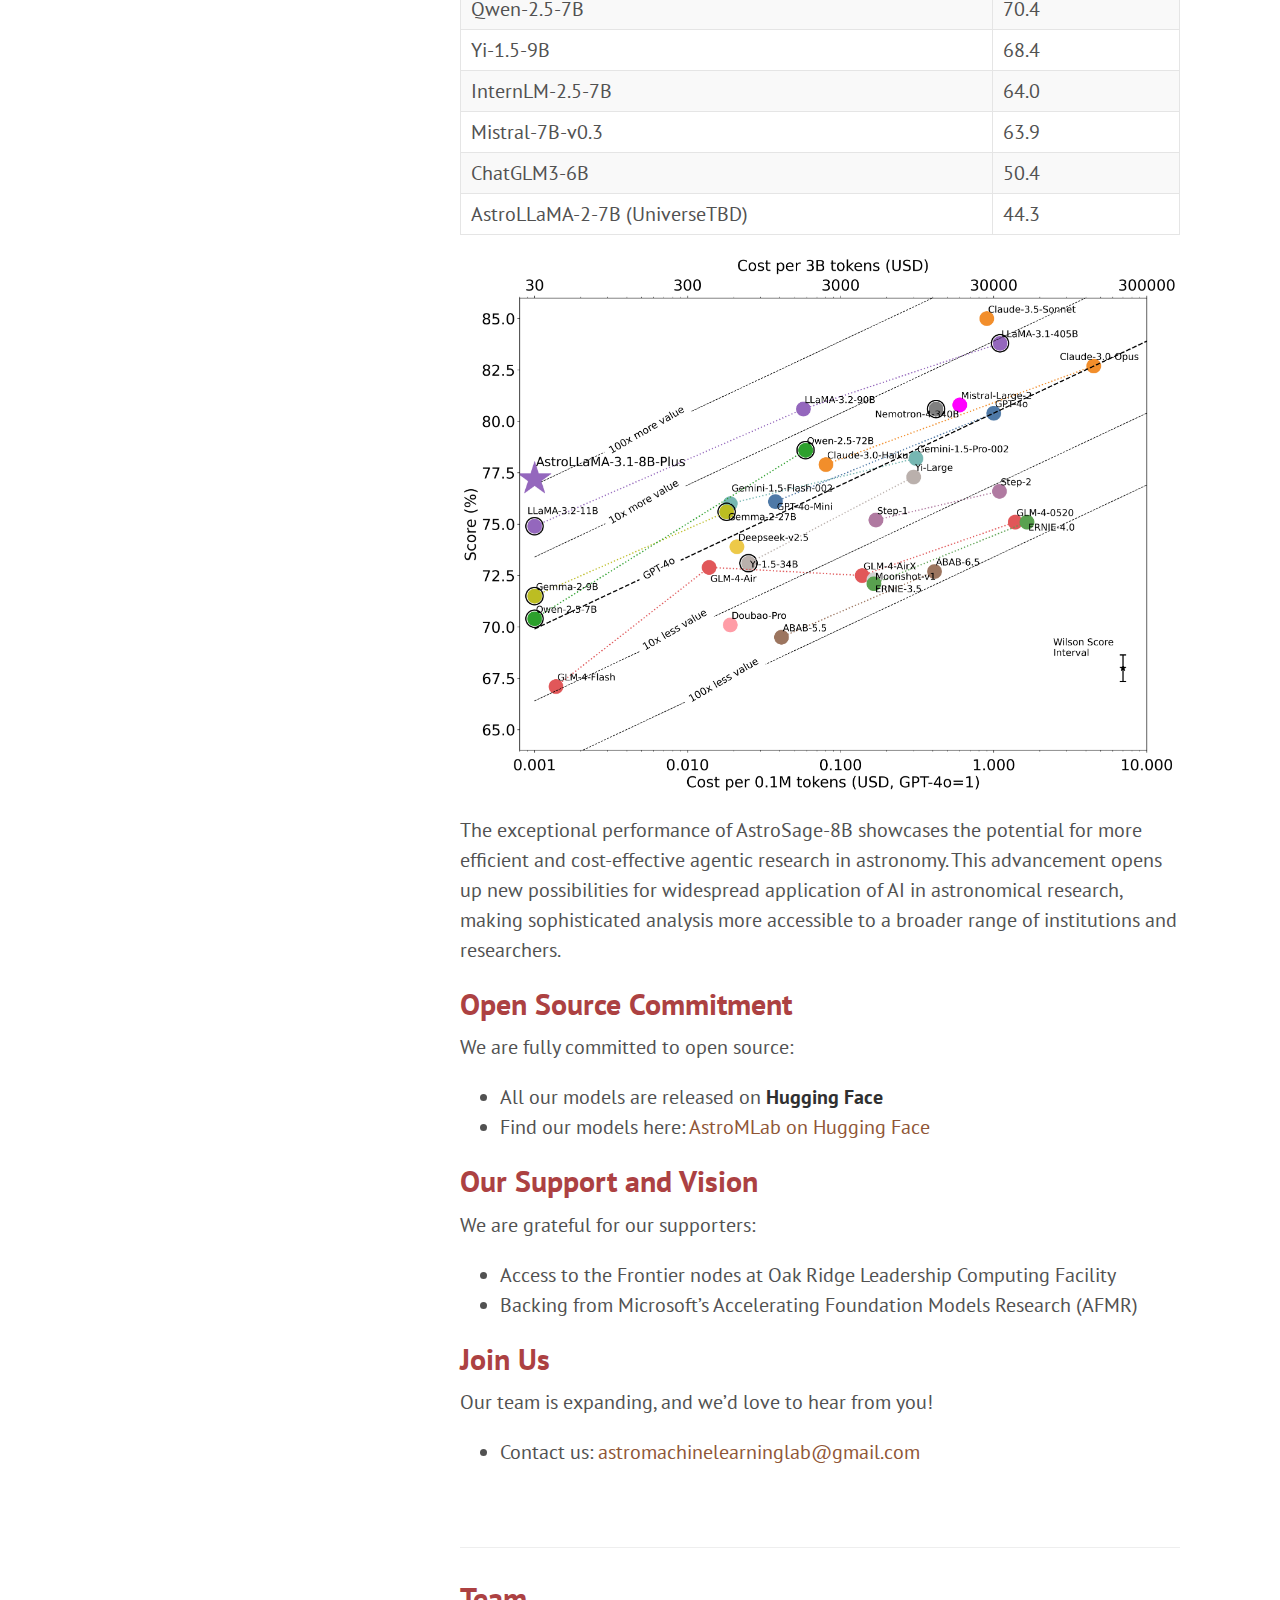
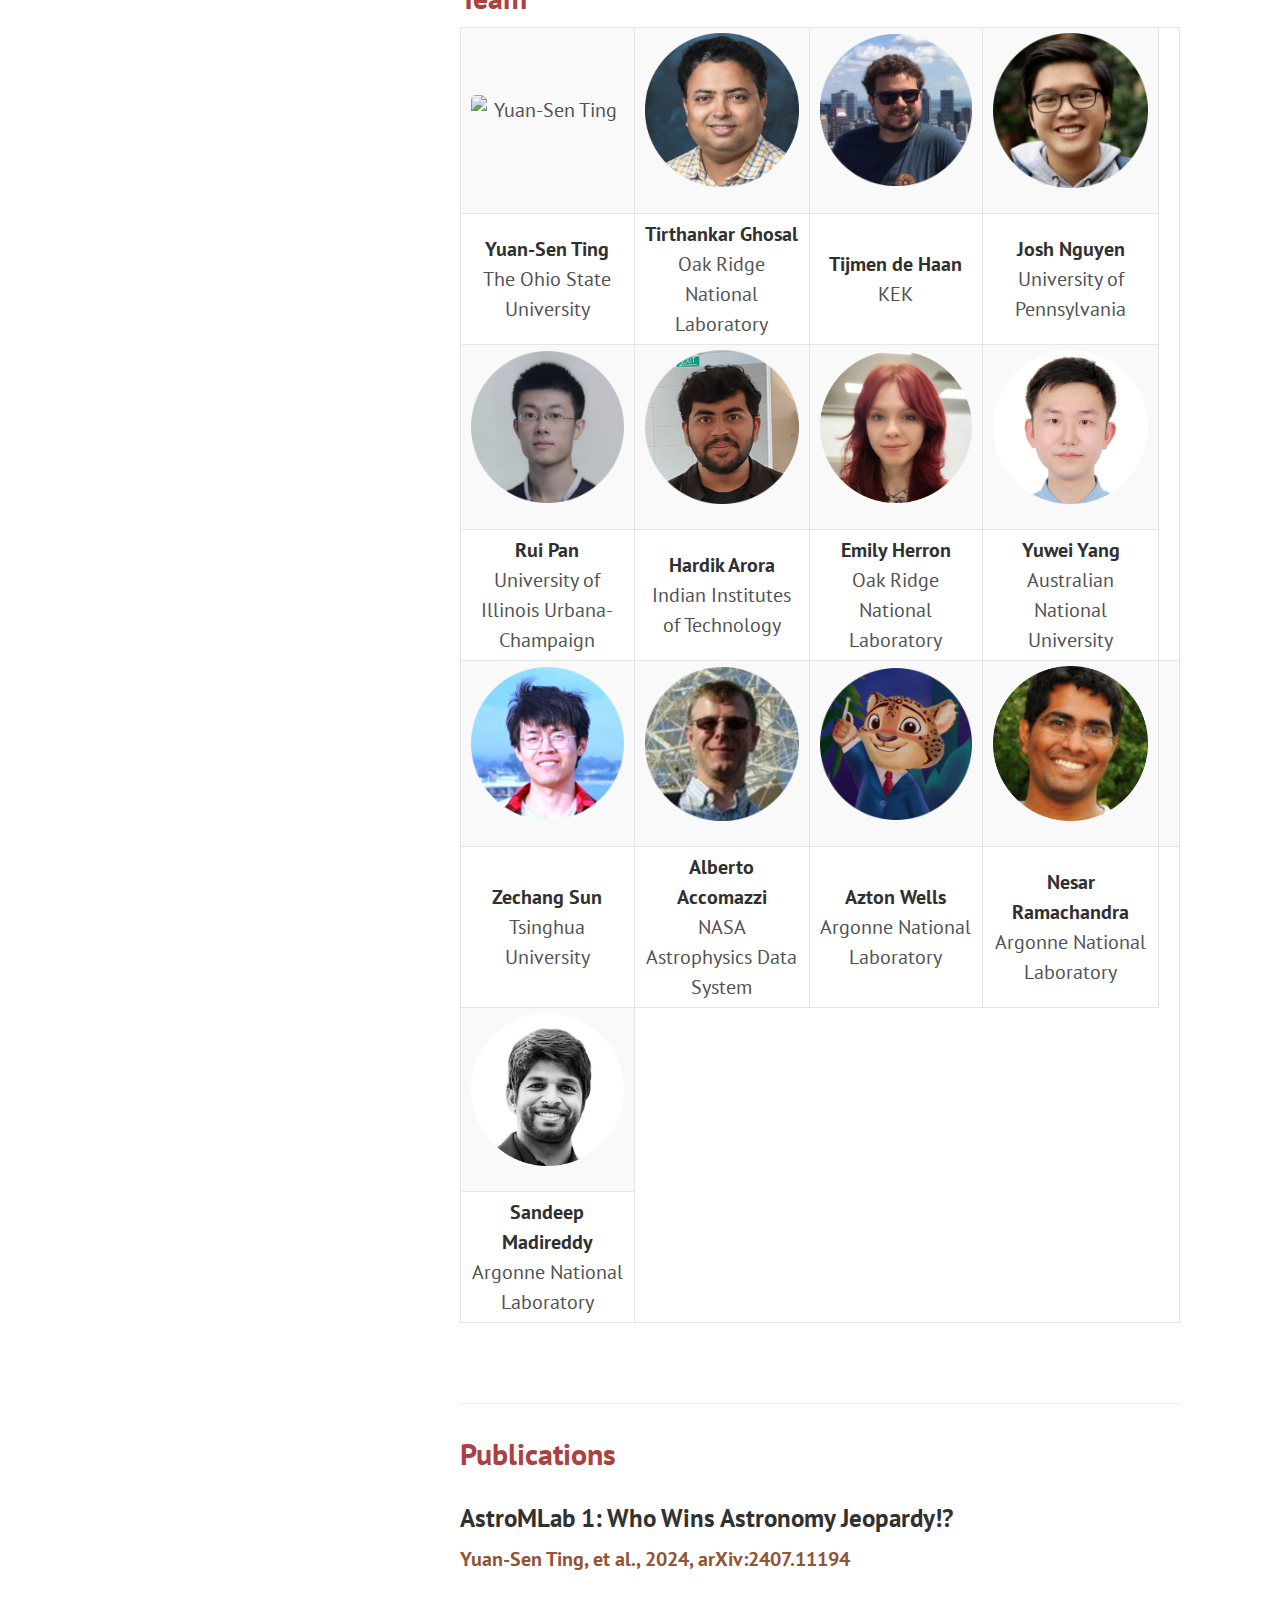
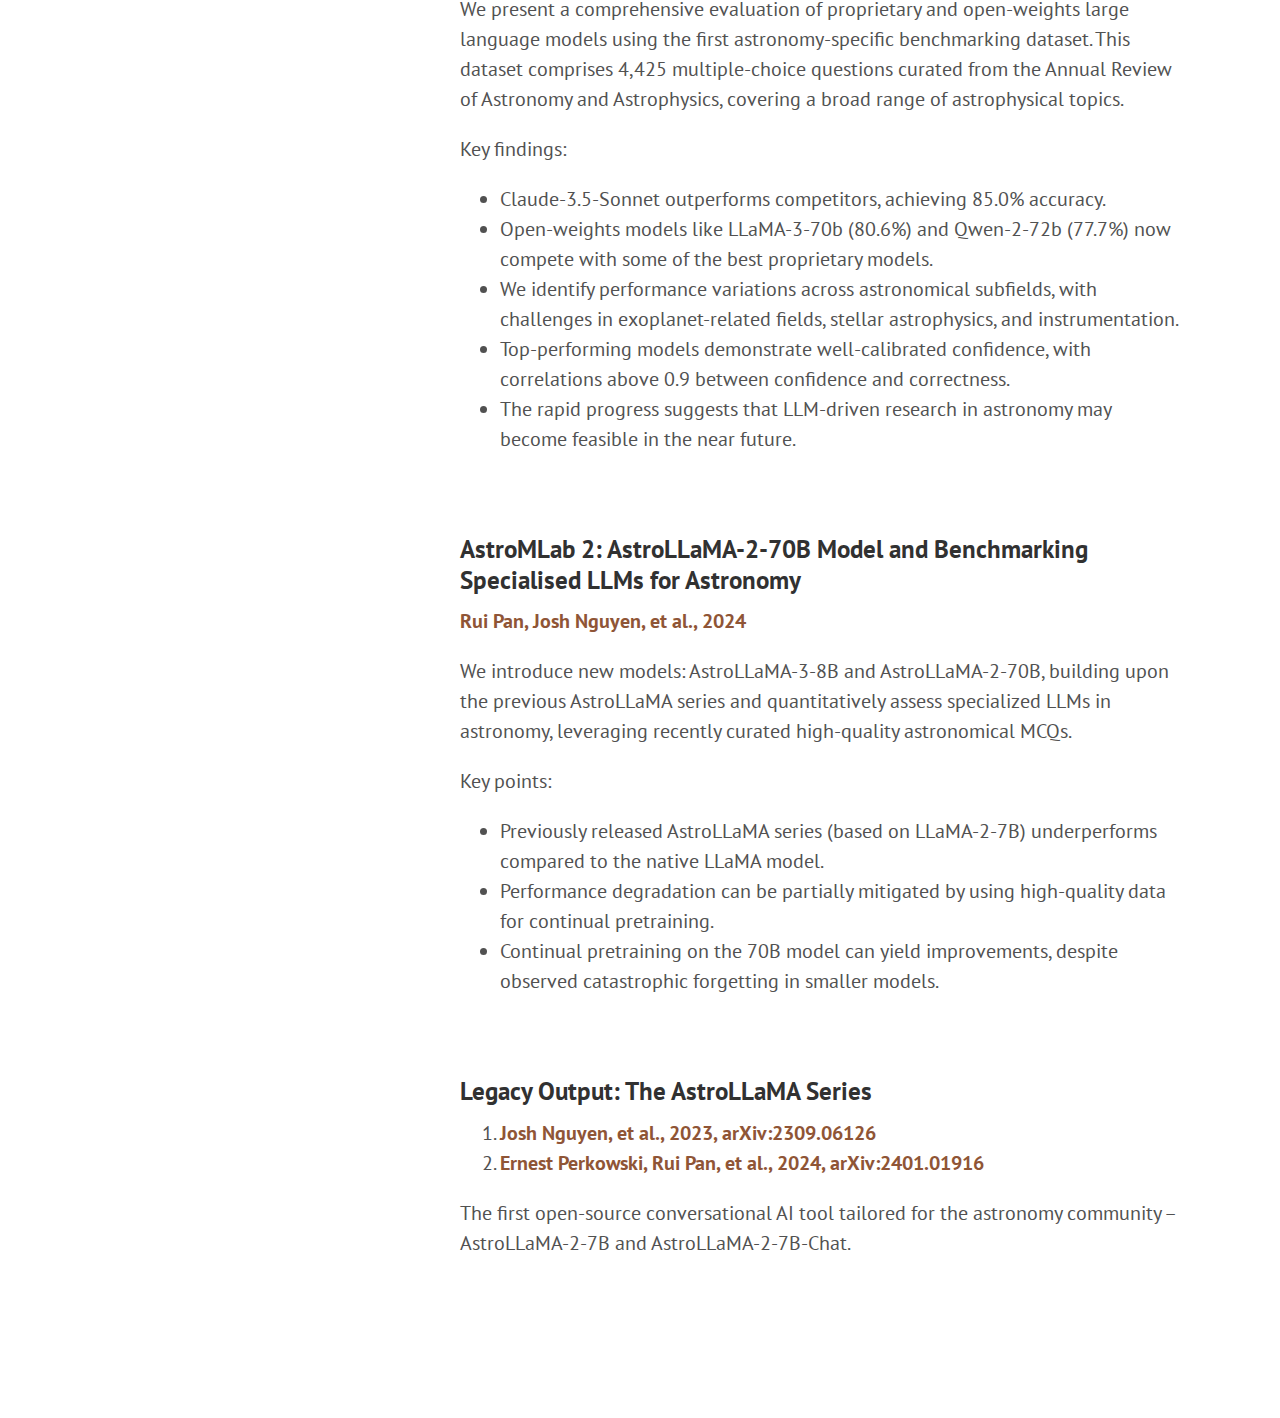
==== commit fd851e41: "Add files via upload" ====
--- a/index.html
+++ b/index.html
@@ -36,7 +36,7 @@
           AstroMLab
         </a>
       </h1>
-      <p class="lead">Steering astronomy into the age of autonomy! <br> Builder of AstroLLaMA</p>
+      <p class="lead">Steering astronomy into the age of autonomy! <br> Builder of AstroLLaMA and AstroSage</p>
     </div>
 
     <nav class="sidebar-nav">
@@ -84,10 +84,10 @@
         <h1 class="page-title">Welcome to AstroMLab</h1>
       <h2 id="who-we-are">Who We Are</h2>
 
-<p>AstroMLab is a dynamic group of <em>astronomers</em> and <em>computer scientists</em> passionate about pushing the boundaries of <strong>Large Language Models (LLMs)in astronomy</strong>. Our team includes:</p>
-
-<ul>
-  <li><em>Leading astronomers</em></li>
+<p>AstroMLab is a dynamic group of <em>astrophysicists</em> and <em>computer scientists</em> passionate about pushing the boundaries of <strong>Large Language Models (LLMs)in astronomy</strong>. Our team includes:</p>
+
+<ul>
+  <li><em>Leading astronomers, astrophysicists, and cosmologists</em></li>
   <li><em>Top natural language processing experts</em> from Oak Ridge National Laboratory and Argonne National Laboratory</li>
   <li><em>Frontier arXivists</em> from the NASA Astrophysics Data System</li>
   <li><em>Enthusiastic young researchers</em> bridging the gap between astronomy and LLMs</li>
@@ -115,7 +115,7 @@
   <li>Explored training of specialized astronomy LLMs</li>
   <li>Released three model sets:
     <ul>
-      <li><strong>AstroLLaMA-3.1-8B-Plus</strong> (coming soon, de Haan et al. 2024)</li>
+      <li><strong>AstroSage-8B</strong> (coming soon, de Haan et al. 2024)</li>
       <li><strong>AstroLLaMA-2-70B</strong> (<a href="https://arxiv.org/abs/2407.11194">Pan et al. 2024</a>)</li>
       <li><strong>AstroLLaMA-3-8B</strong> (<a href="https://arxiv.org/abs/2407.11194">Pan et al. 2024</a>)</li>
       <li>AstroLLaMA-2-7B (<a href="https://arxiv.org/abs/2401.01916">Perkowski et al. 2024</a>, <a href="https://arxiv.org/abs/2309.06126">Nguyen et al. 2023</a>, developed during our time at <em>UniverseTBD</em>)</li>
@@ -123,7 +123,7 @@
   </li>
 </ul>
 
-<p>Our flagship model, AstroLLaMA-3.1-8B-Plus, demonstrates remarkable performance when compared to other models in the 7B class. It achieves a substantial lead of 3.5 percentage points over its closest competitor, which translates to an estimated <strong>10-fold reduction</strong> in computational costs (see the <a href="benchmarking.html">AstroBench page</a> for details).</p>
+<p>Our flagship model, AstroSage-8B, demonstrates remarkable performance when compared to other models in the 7B class. It achieves a substantial lead of 3.5 percentage points over its closest competitor, which translates to an estimated <strong>10-fold reduction</strong> in computational costs (see the <a href="benchmarking.html">AstroBench page</a> for details).</p>
 
 <table>
   <thead>
@@ -134,7 +134,7 @@
   </thead>
   <tbody>
     <tr>
-      <td><strong><span style="color: #3366cc;">AstroLLaMA-3.1-8B-Plus (AstroMLab)</span></strong></td>
+      <td><strong><span style="color: #3366cc;">AstroSage-8B (AstroMLab)</span></strong></td>
       <td><strong><span style="color: #3366cc;">77.2</span></strong></td>
     </tr>
     <tr>
@@ -178,7 +178,7 @@
 
 <p><img src="figures/AstroBench.png" alt="Cost and performance trade-off in astronomical Q&amp;A" /></p>
 
-<p>The exceptional performance of AstroLLaMA-3.1-8B-Plus showcases the potential for more efficient and cost-effective agentic research in astronomy. This advancement opens up new possibilities for widespread application of AI in astronomical research, making sophisticated analysis more accessible to a broader range of institutions and researchers.</p>
+<p>The exceptional performance of AstroSage-8B showcases the potential for more efficient and cost-effective agentic research in astronomy. This advancement opens up new possibilities for widespread application of AI in astronomical research, making sophisticated analysis more accessible to a broader range of institutions and researchers.</p>
 
 <h2 id="open-source-commitment">Open Source Commitment</h2>
 
@@ -222,7 +222,7 @@
   <tr>
     <td align="center"><strong>Yuan-Sen Ting</strong><br />The Ohio State University</td>
     <td align="center"><strong>Tirthankar Ghosal</strong><br />Oak Ridge National Laboratory</td>
-    <td align="center"><strong>Tijmen de Haan</strong><br />KEK, High Energy Accelerator Research Organization</td>
+    <td align="center"><strong>Tijmen de Haan</strong><br />KEK</td>
     <td align="center"><strong>Josh Nguyen</strong><br />University of Pennsylvania</td>
   </tr>
   <tr>
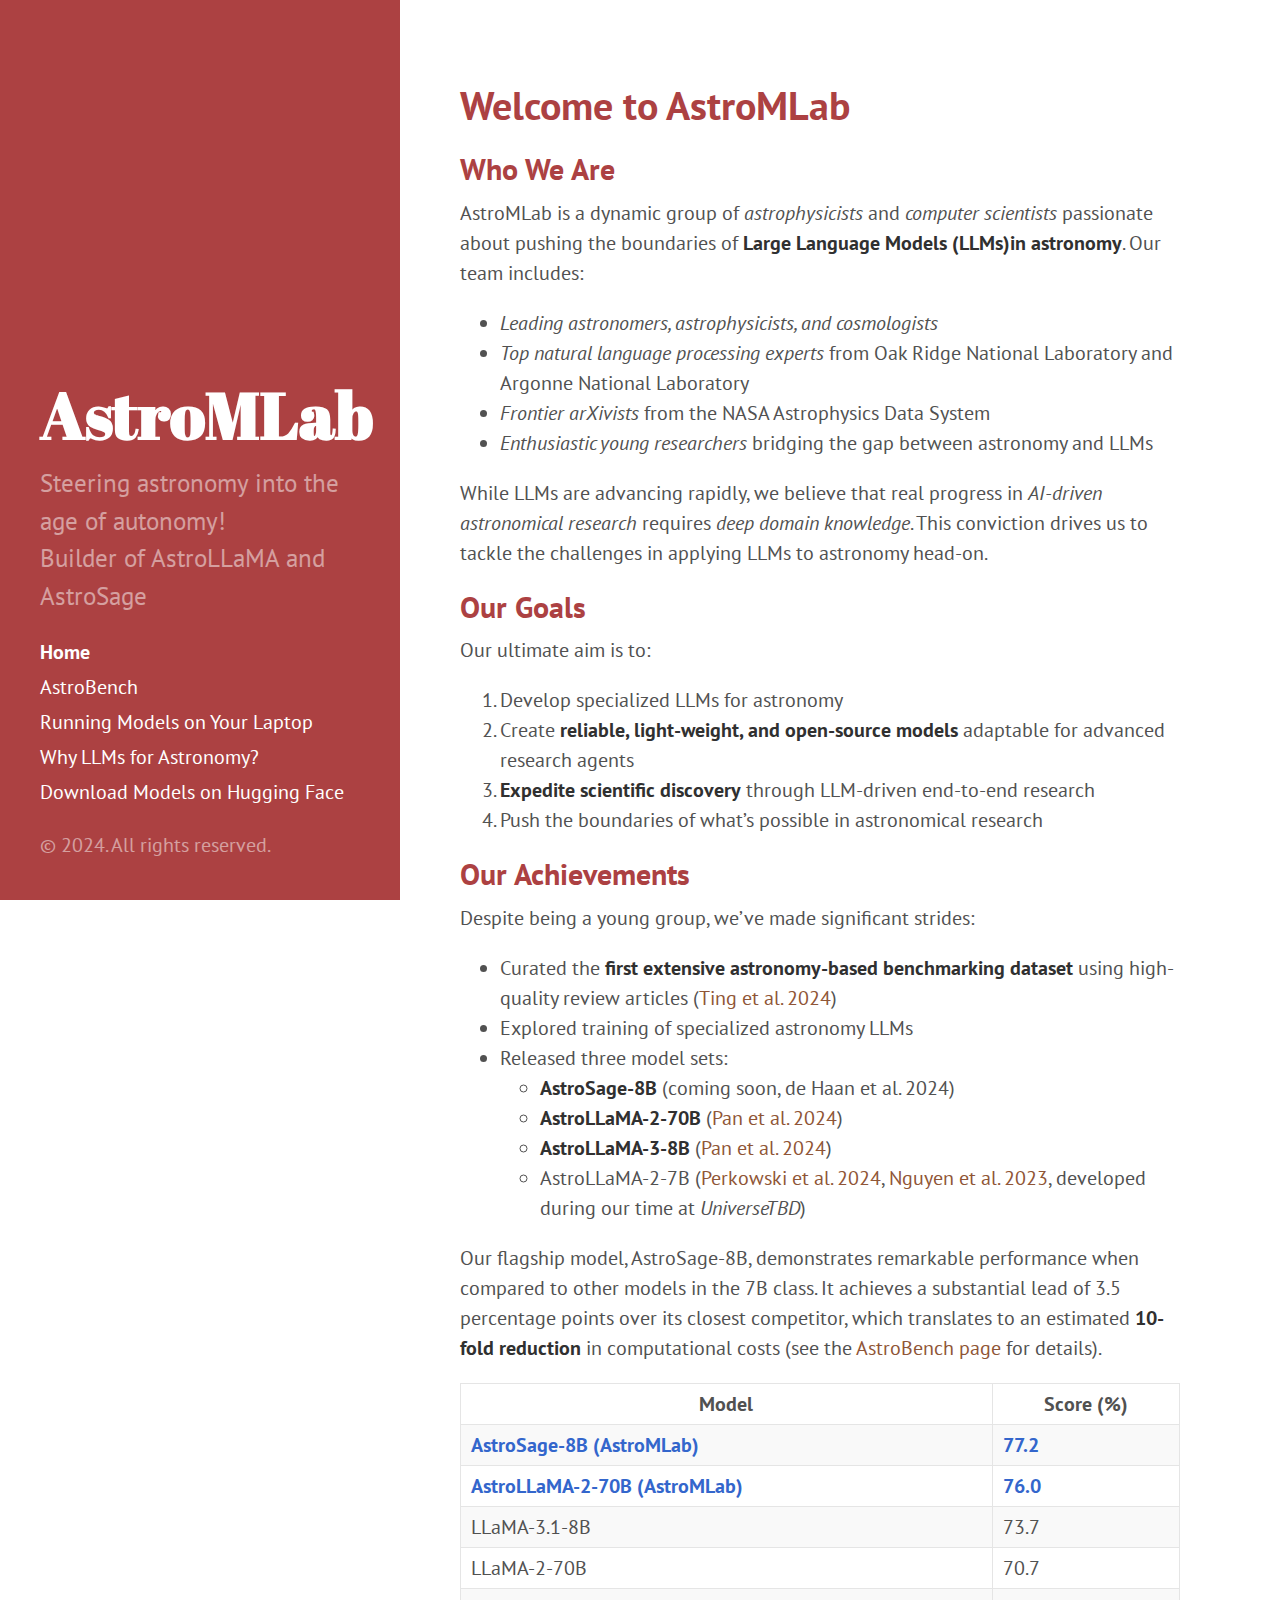
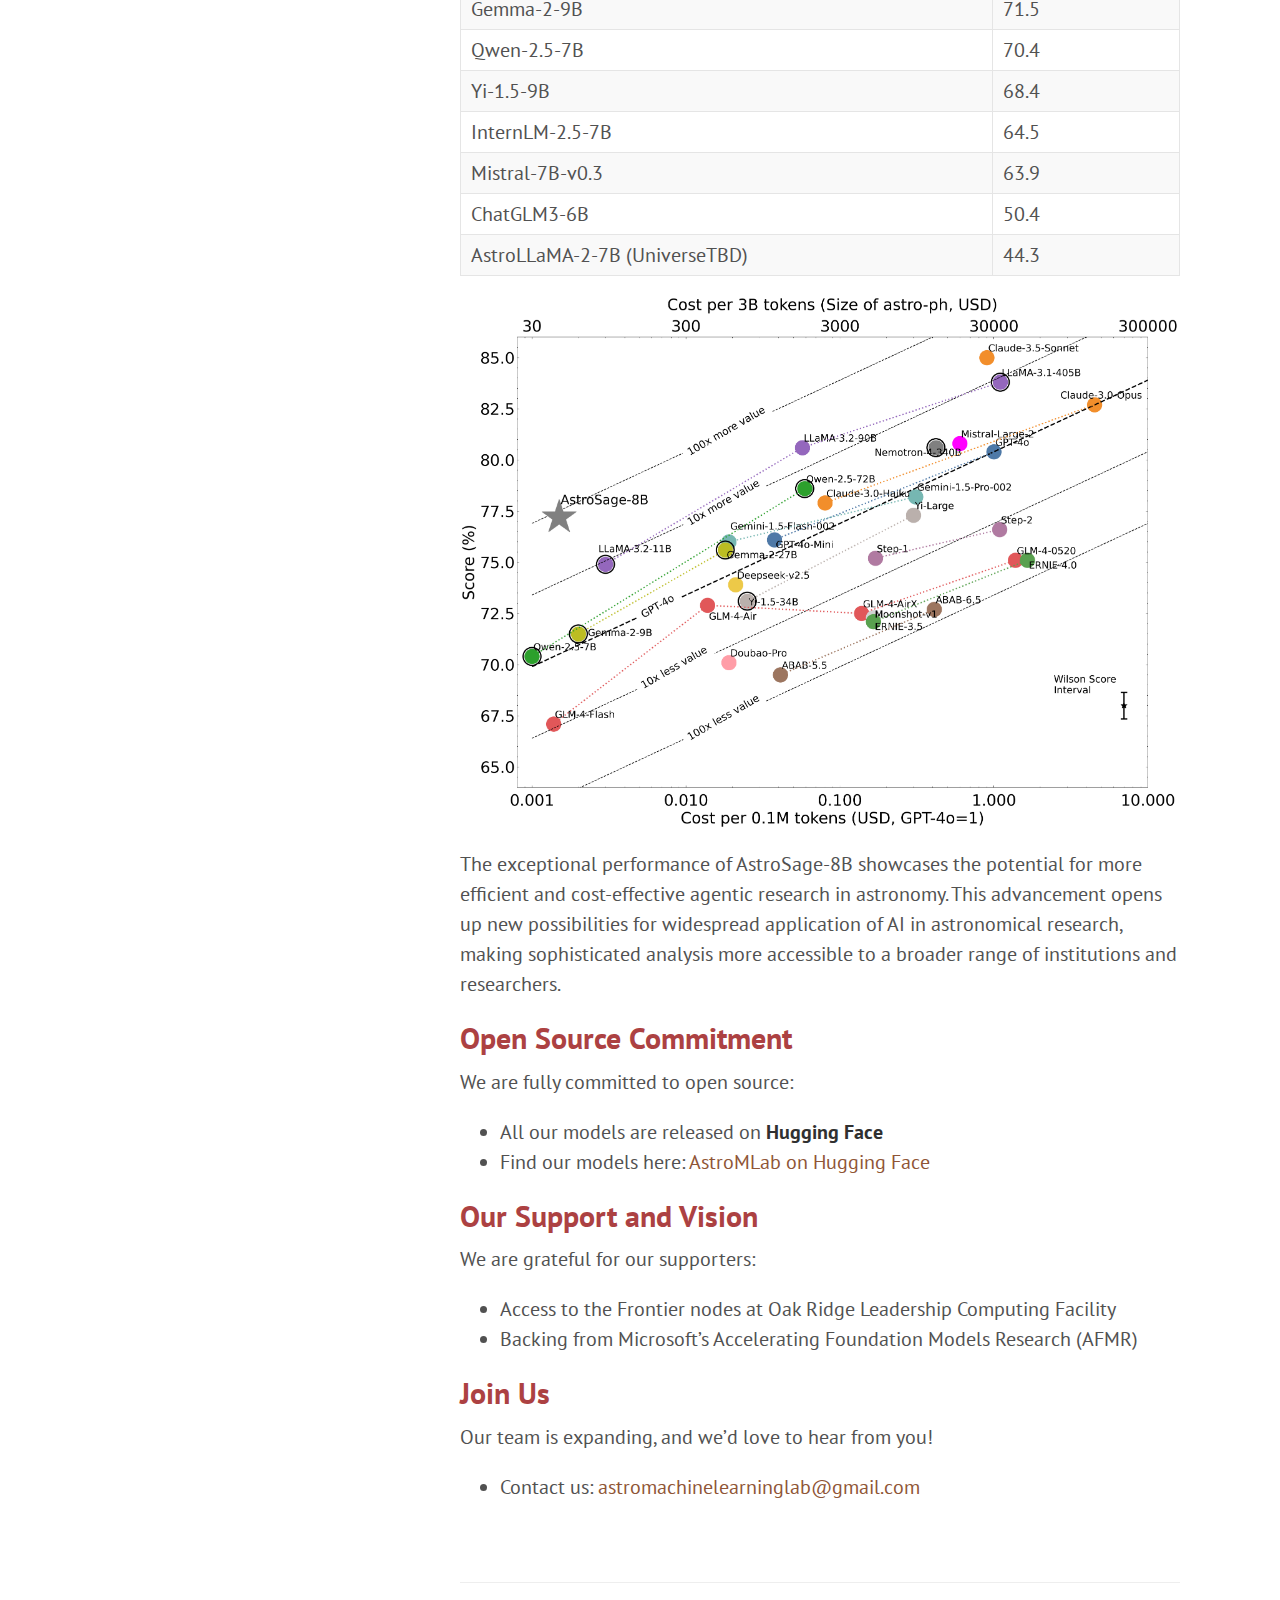
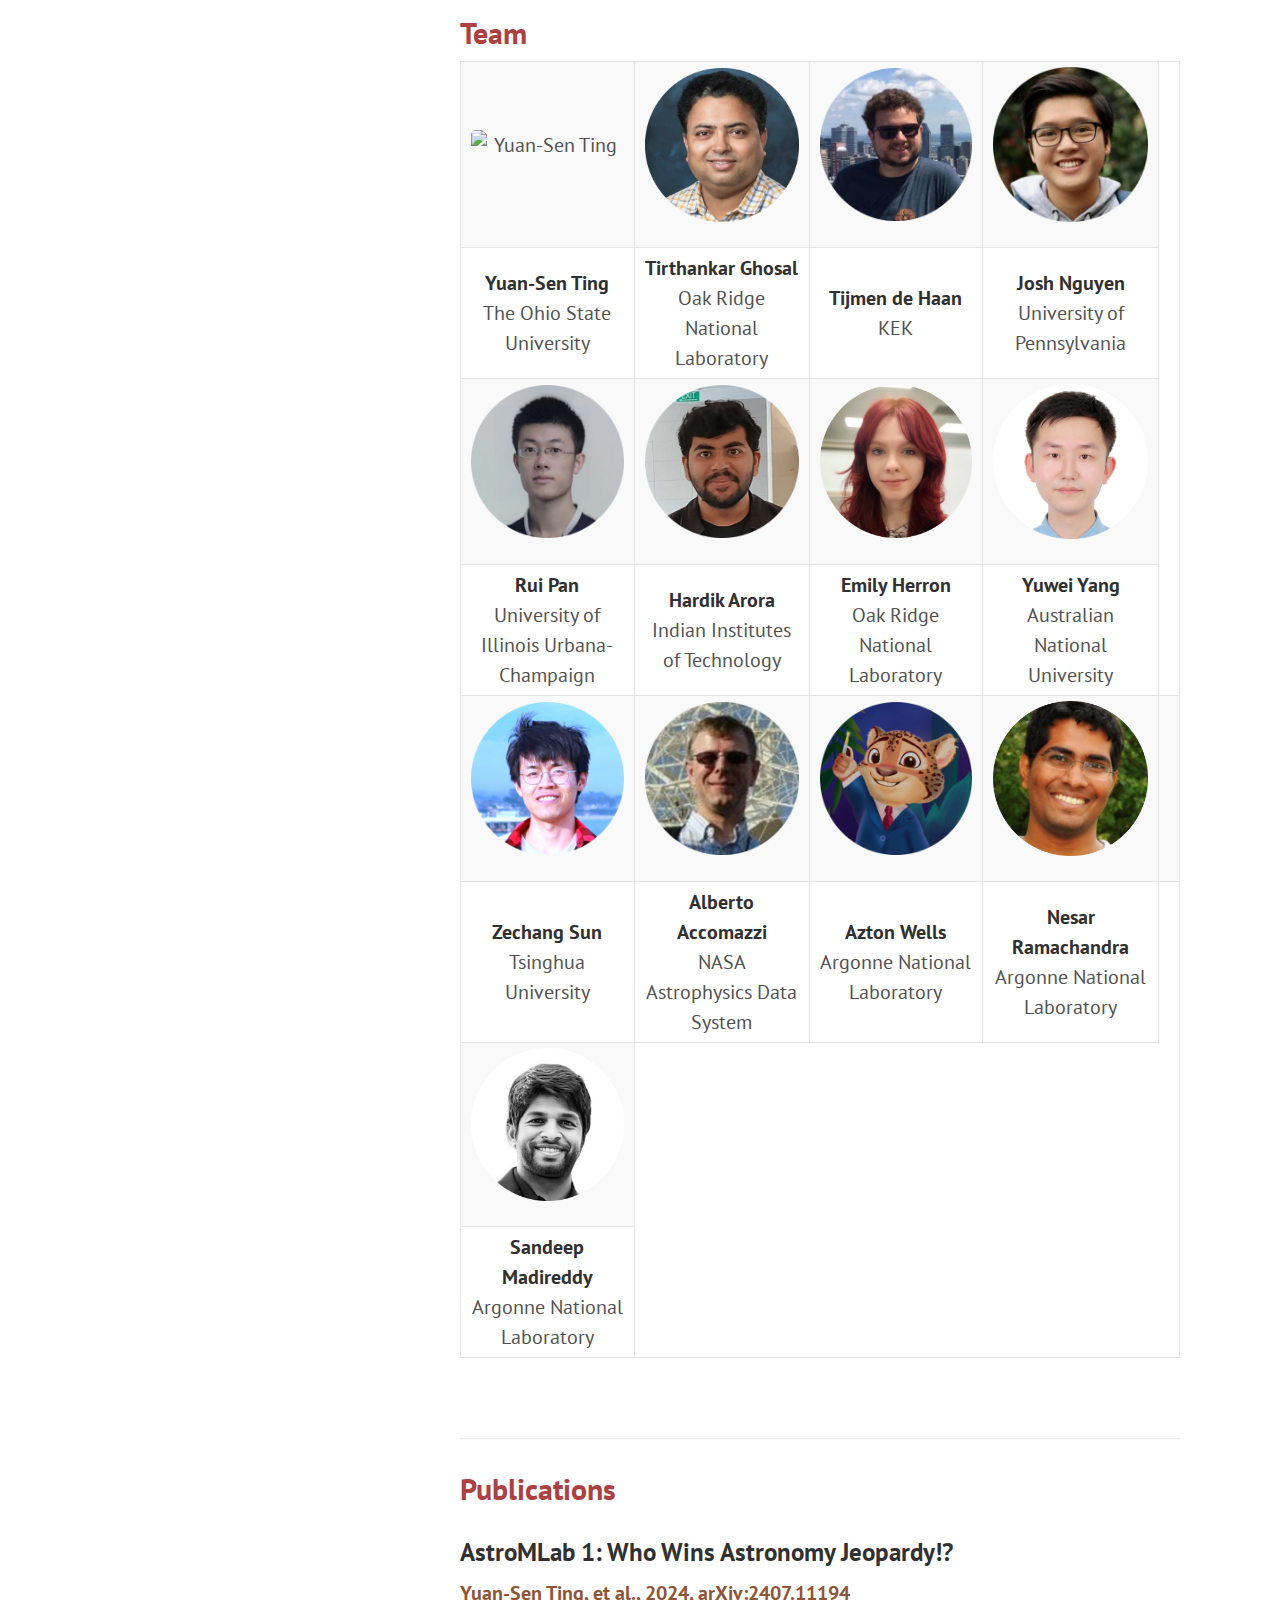
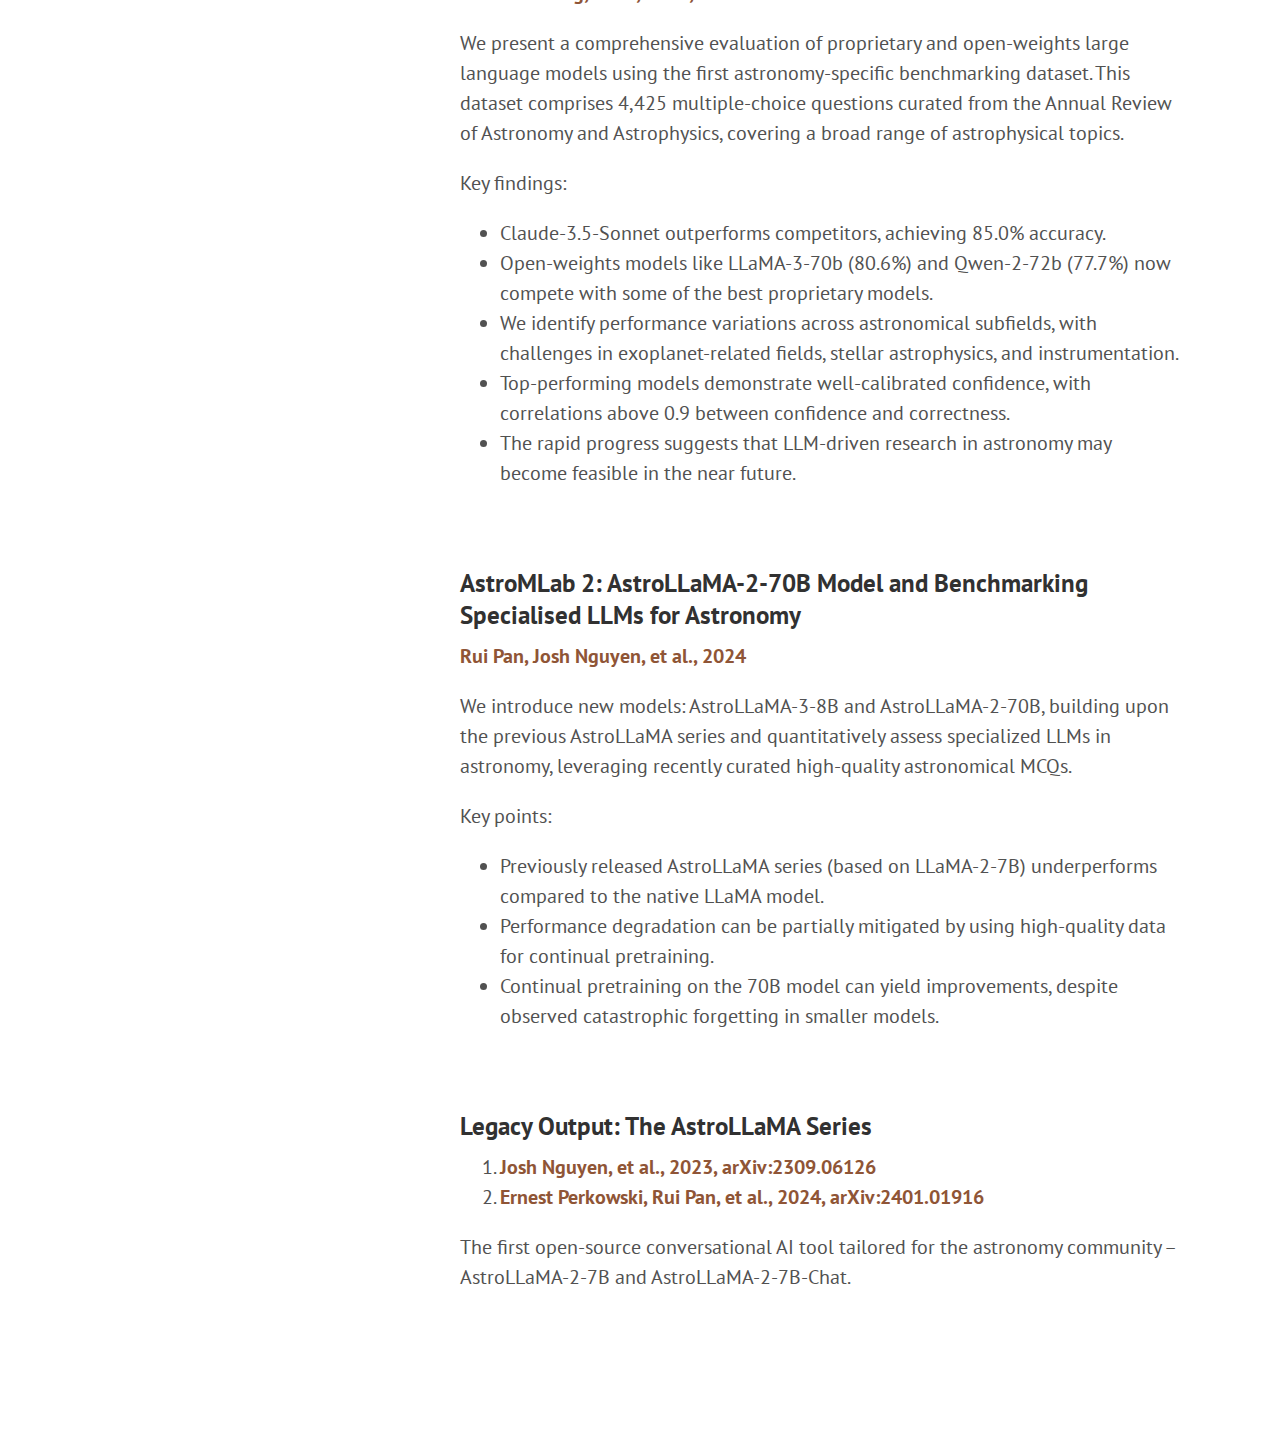
==== commit 07b83aea: "Add files via upload" ====
--- a/index.html
+++ b/index.html
@@ -138,12 +138,16 @@
       <td><strong><span style="color: #3366cc;">77.2</span></strong></td>
     </tr>
     <tr>
+      <td><strong><span style="color: #3366cc;">AstroLLaMA-2-70B (AstroMLab)</span></strong></td>
+      <td><strong><span style="color: #3366cc;">76.0</span></strong></td>
+    </tr>
+    <tr>
       <td>LLaMA-3.1-8B</td>
       <td>73.7</td>
     </tr>
     <tr>
-      <td><strong><span style="color: #3366cc;">AstroLLaMA-2-70B (AstroMLab)</span></strong></td>
-      <td><strong><span style="color: #3366cc;">72.3</span></strong></td>
+      <td>LLaMA-2-70B</td>
+      <td>70.7</td>
     </tr>
     <tr>
       <td>Gemma-2-9B</td>
@@ -159,7 +163,7 @@
     </tr>
     <tr>
       <td>InternLM-2.5-7B</td>
-      <td>64.0</td>
+      <td>64.5</td>
     </tr>
     <tr>
       <td>Mistral-7B-v0.3</td>
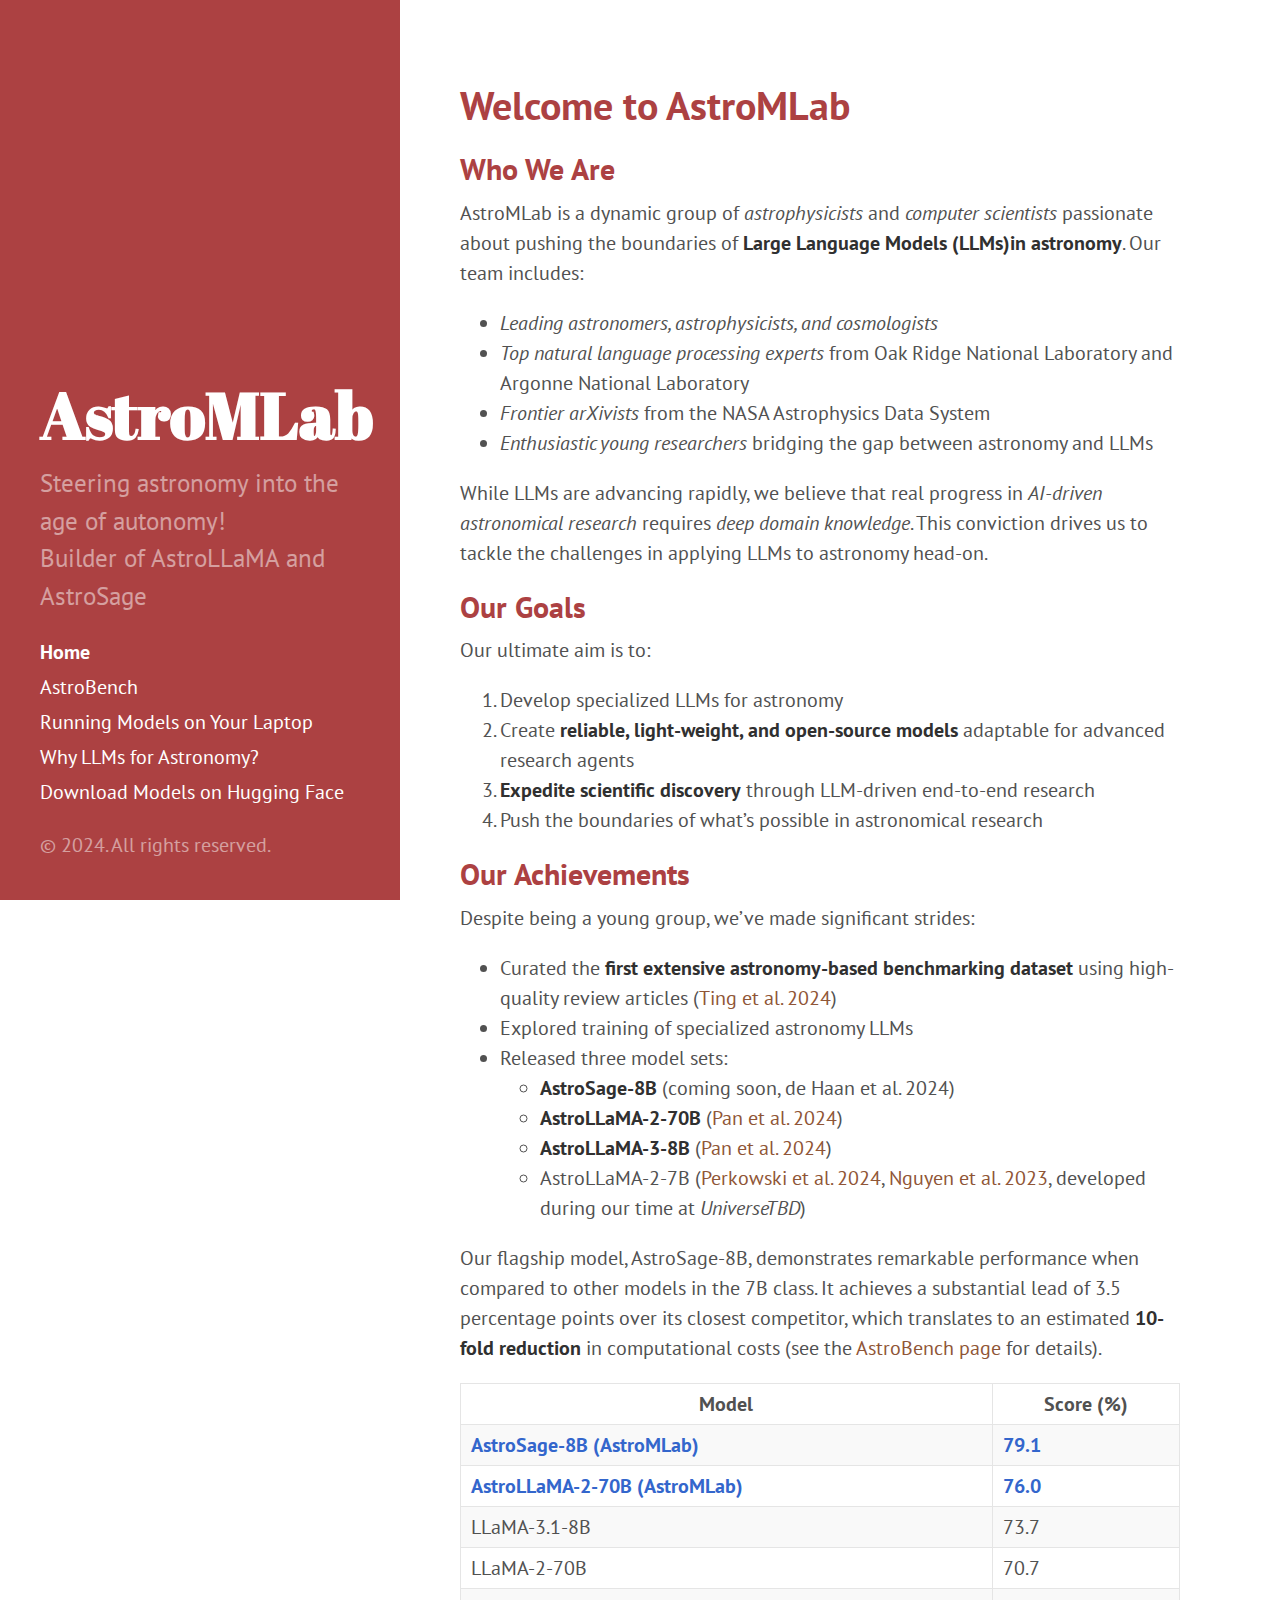
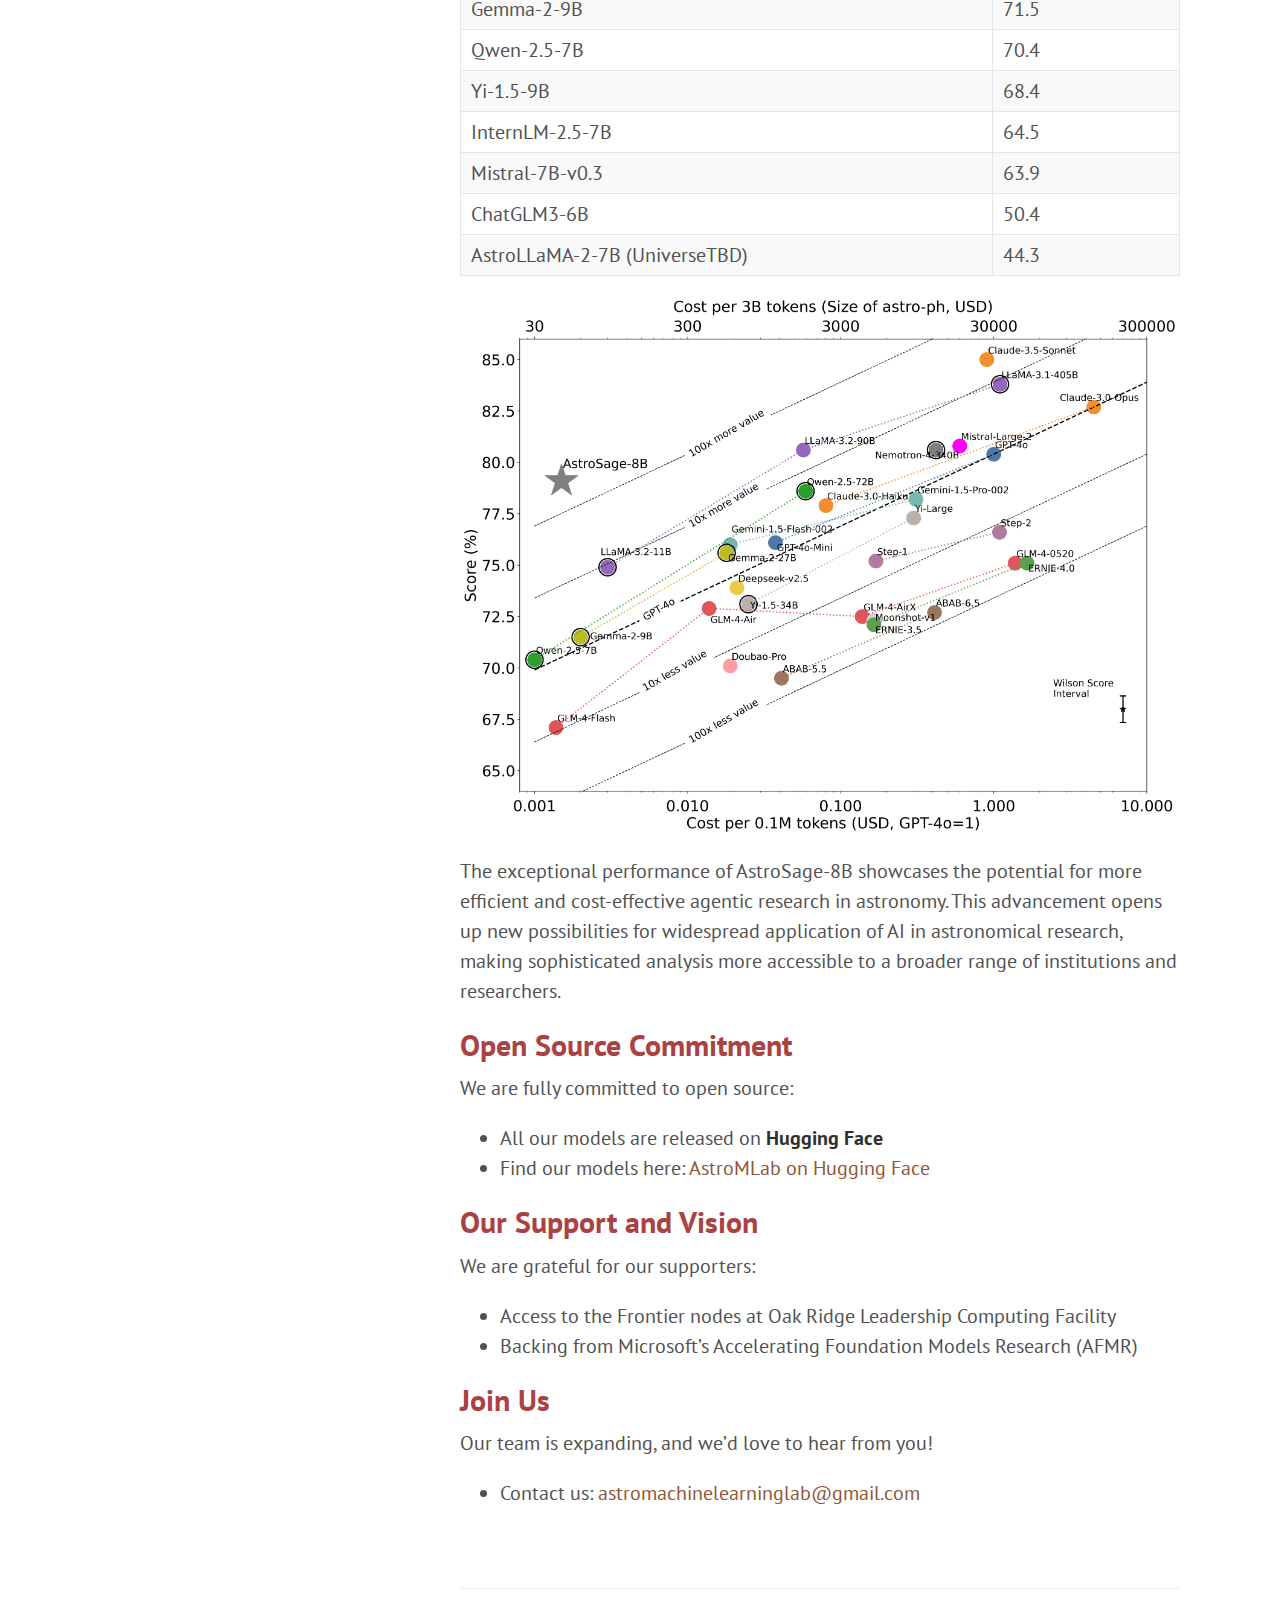
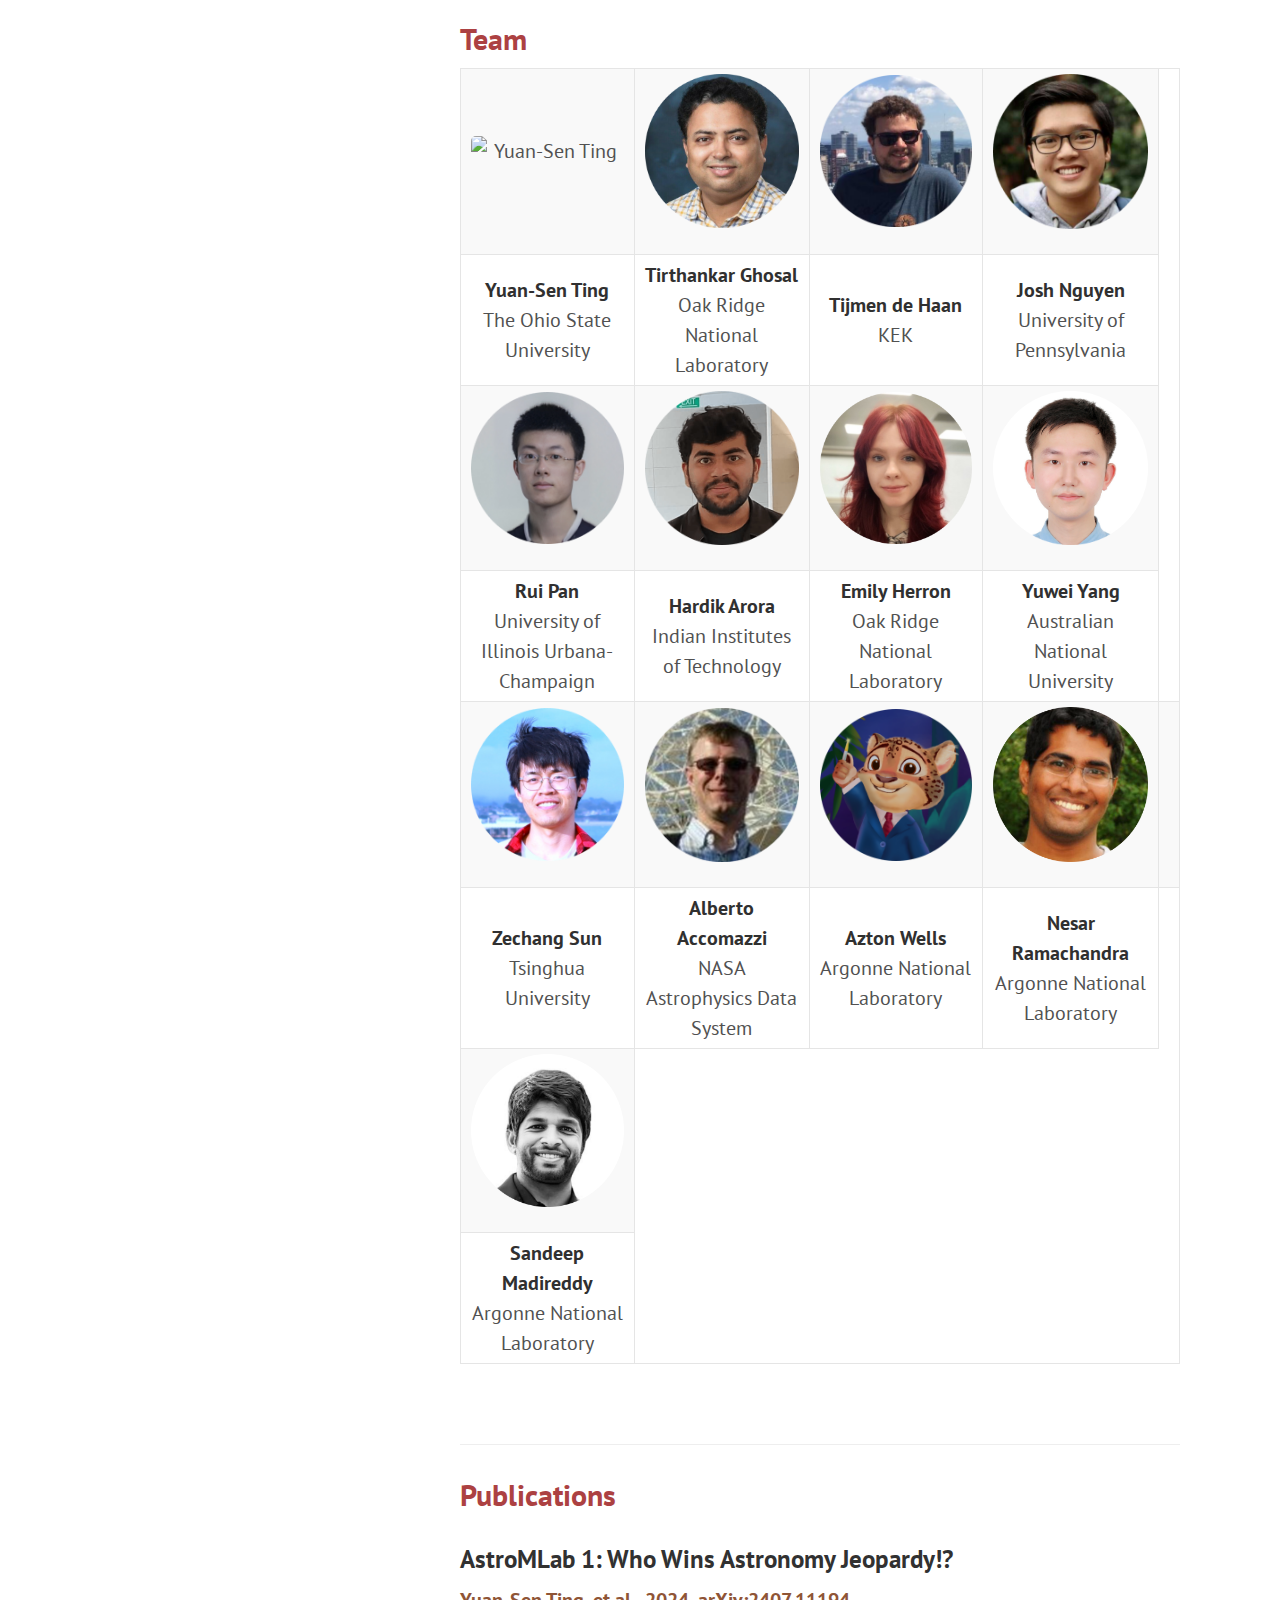
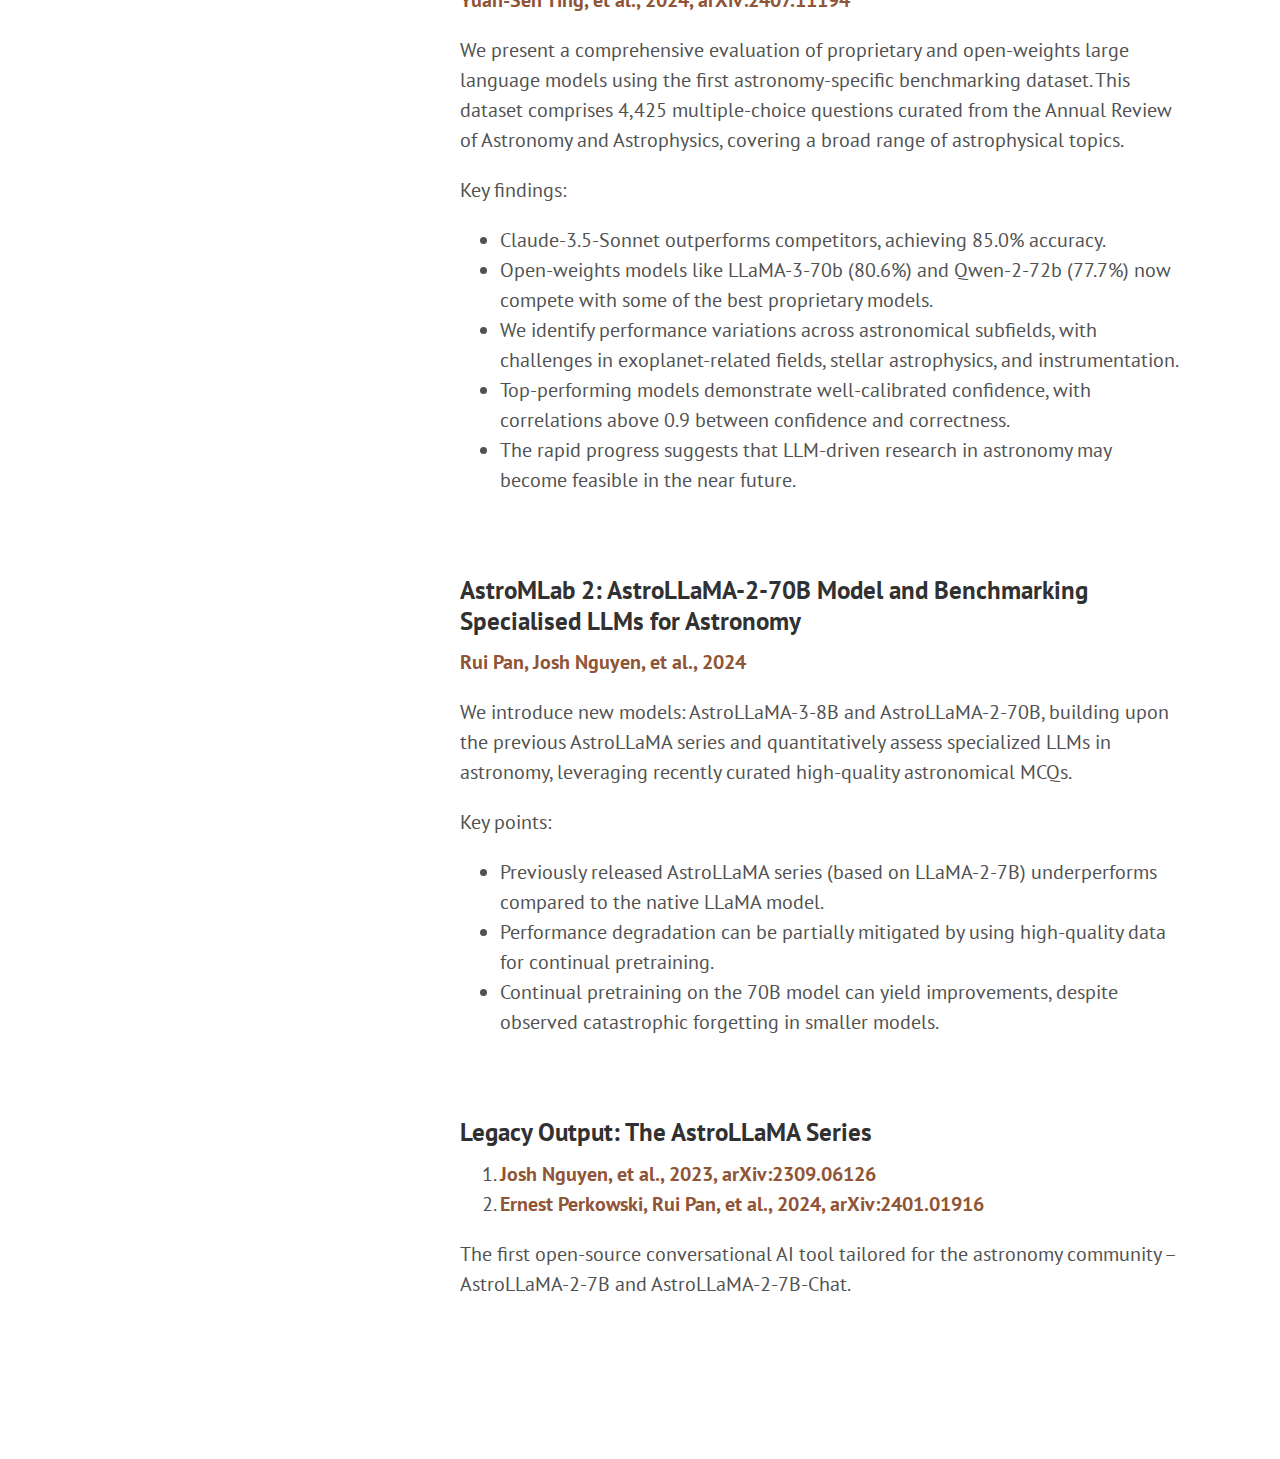
==== commit 5dfa25e5: "Add files via upload" ====
--- a/index.html
+++ b/index.html
@@ -135,7 +135,7 @@
   <tbody>
     <tr>
       <td><strong><span style="color: #3366cc;">AstroSage-8B (AstroMLab)</span></strong></td>
-      <td><strong><span style="color: #3366cc;">77.2</span></strong></td>
+      <td><strong><span style="color: #3366cc;">79.1</span></strong></td>
     </tr>
     <tr>
       <td><strong><span style="color: #3366cc;">AstroLLaMA-2-70B (AstroMLab)</span></strong></td>
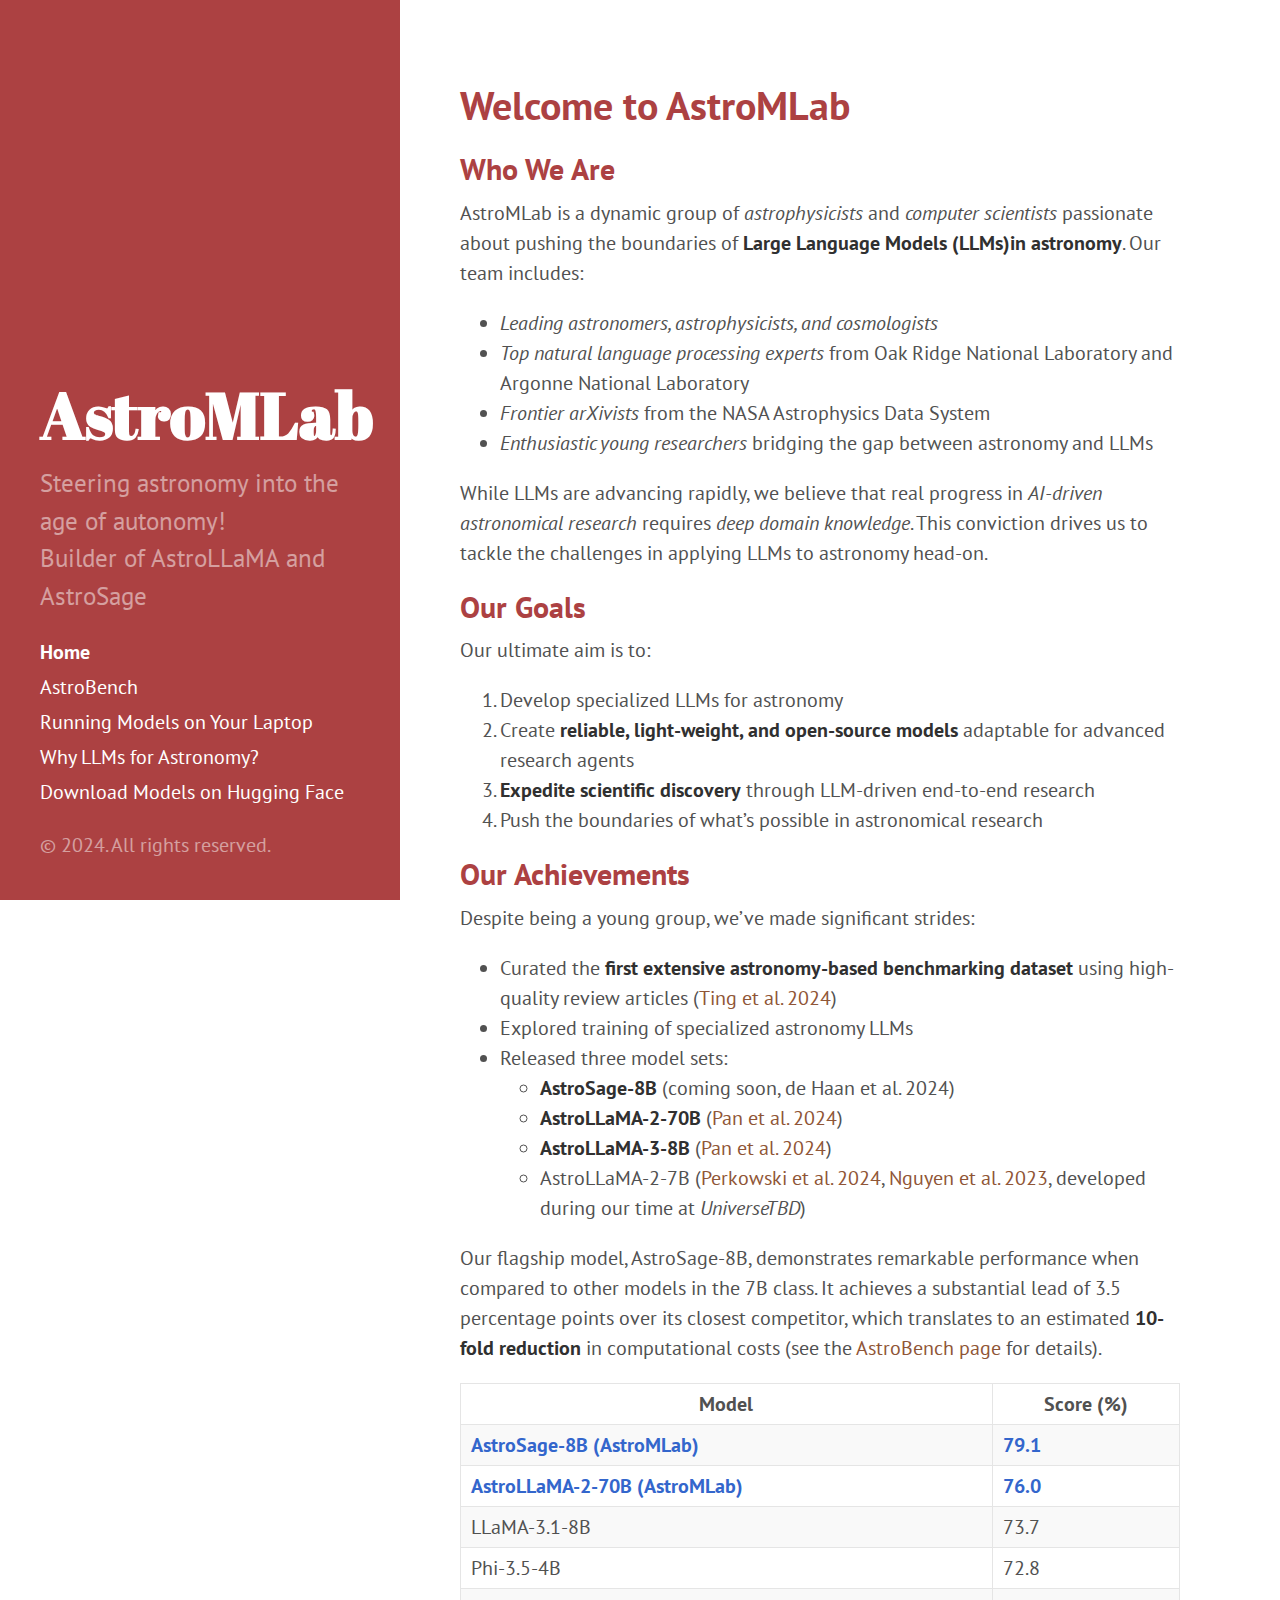
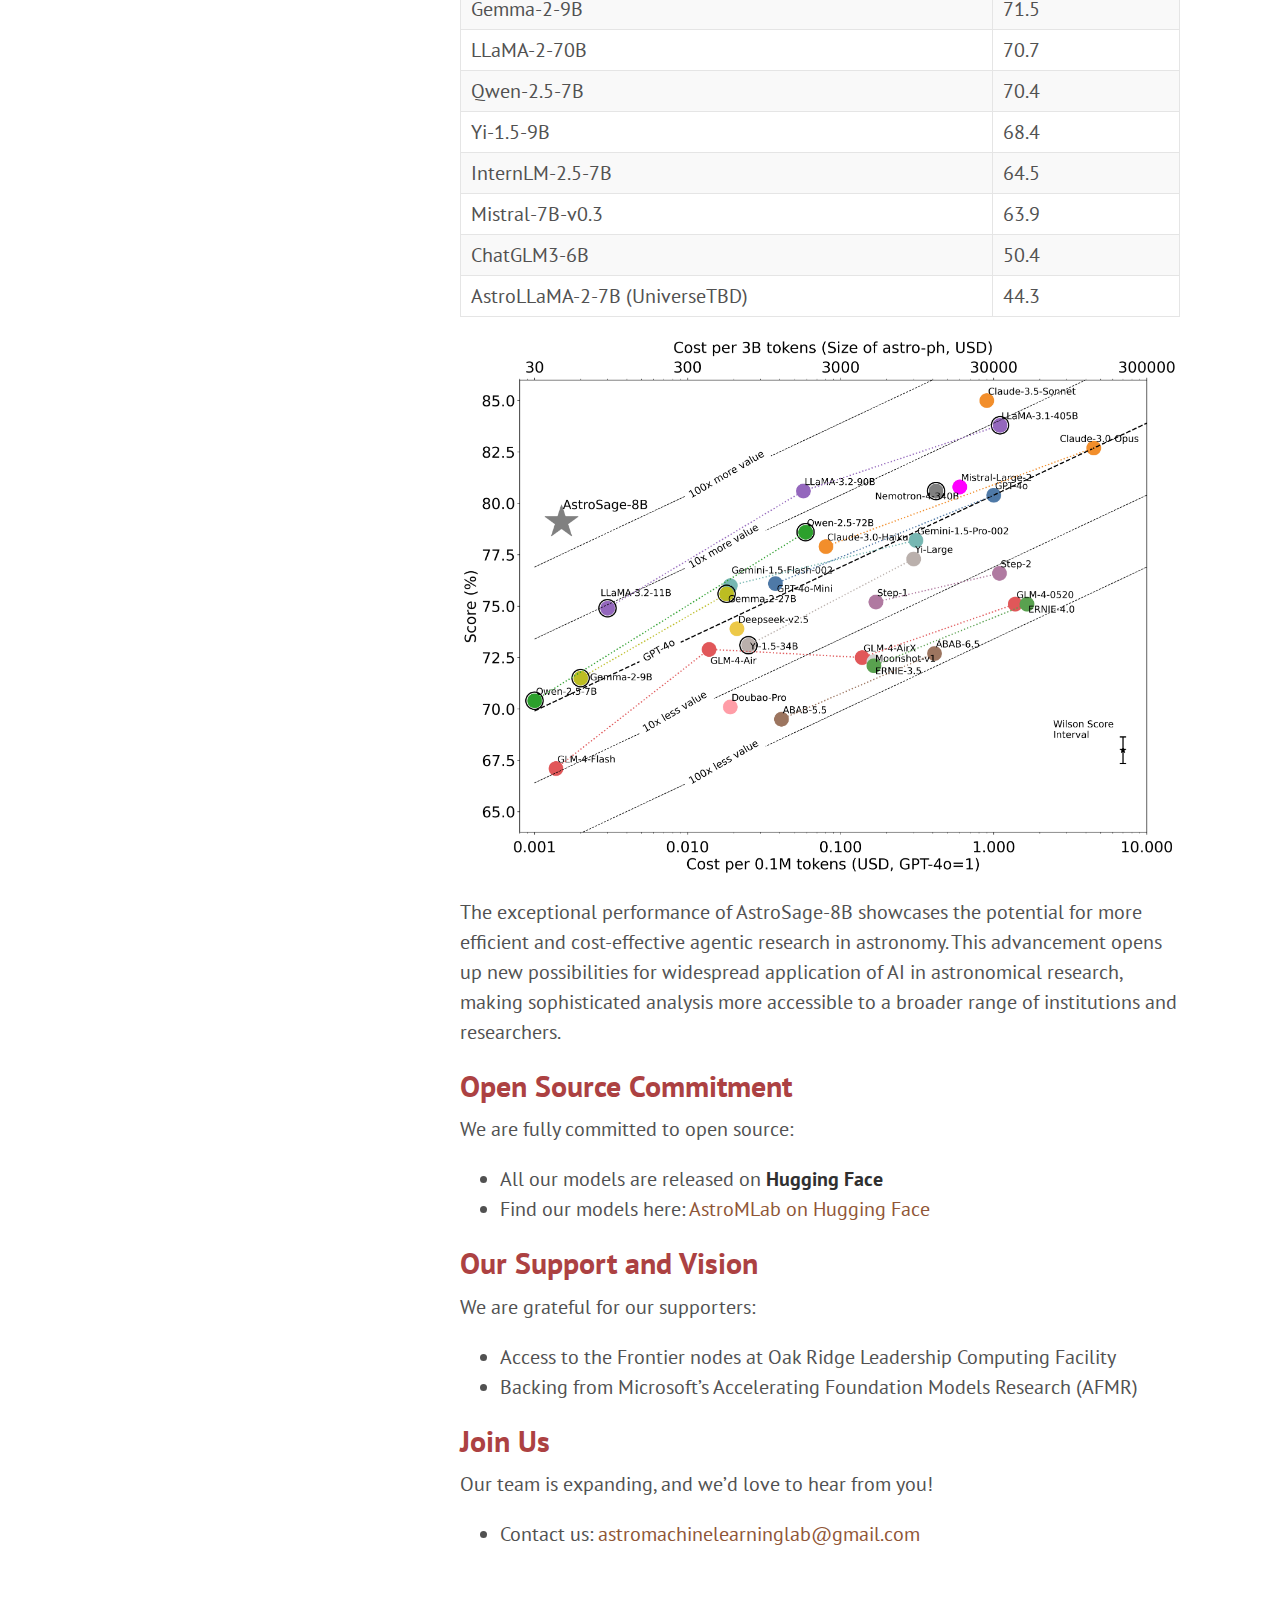
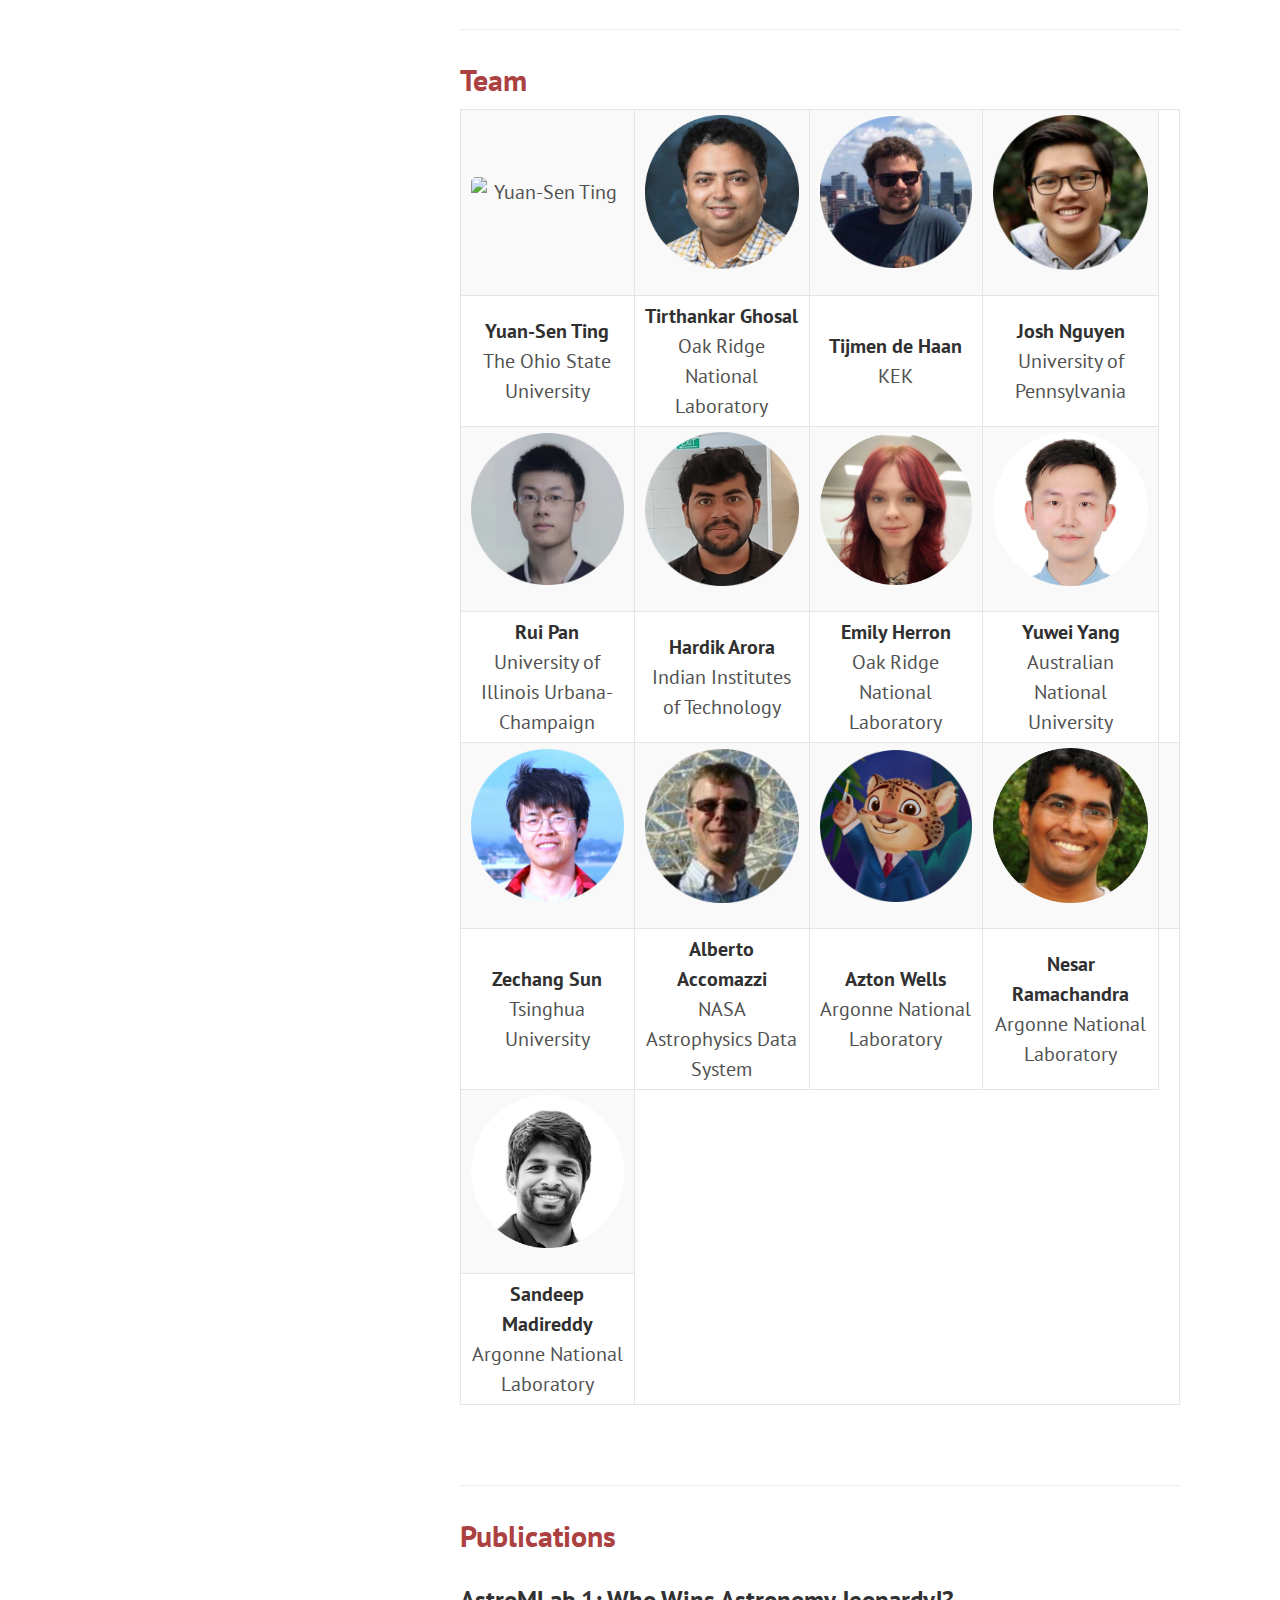
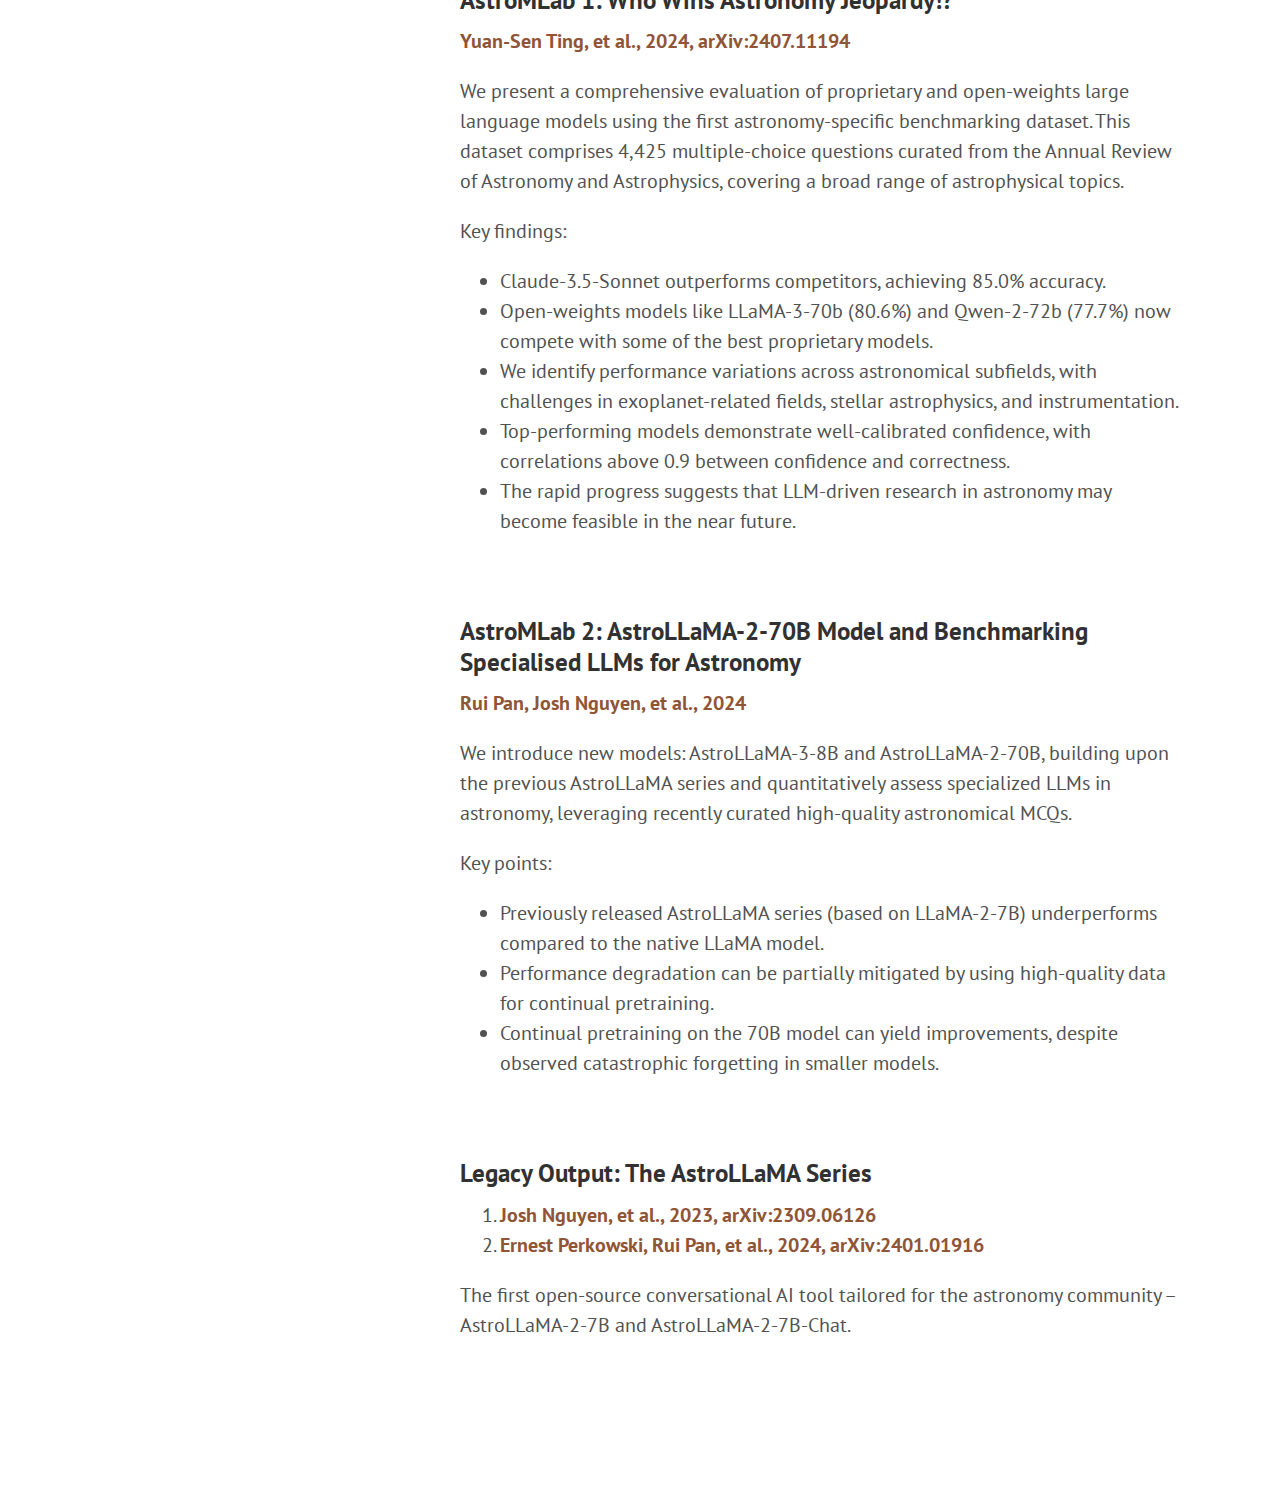
==== commit d5220868: "Add files via upload" ====
--- a/index.html
+++ b/index.html
@@ -146,12 +146,16 @@
       <td>73.7</td>
     </tr>
     <tr>
+      <td>Phi-3.5-4B</td>
+      <td>72.8</td>
+    </tr>
+    <tr>
+      <td>Gemma-2-9B</td>
+      <td>71.5</td>
+    </tr>
+    <tr>
       <td>LLaMA-2-70B</td>
       <td>70.7</td>
-    </tr>
-    <tr>
-      <td>Gemma-2-9B</td>
-      <td>71.5</td>
     </tr>
     <tr>
       <td>Qwen-2.5-7B</td>
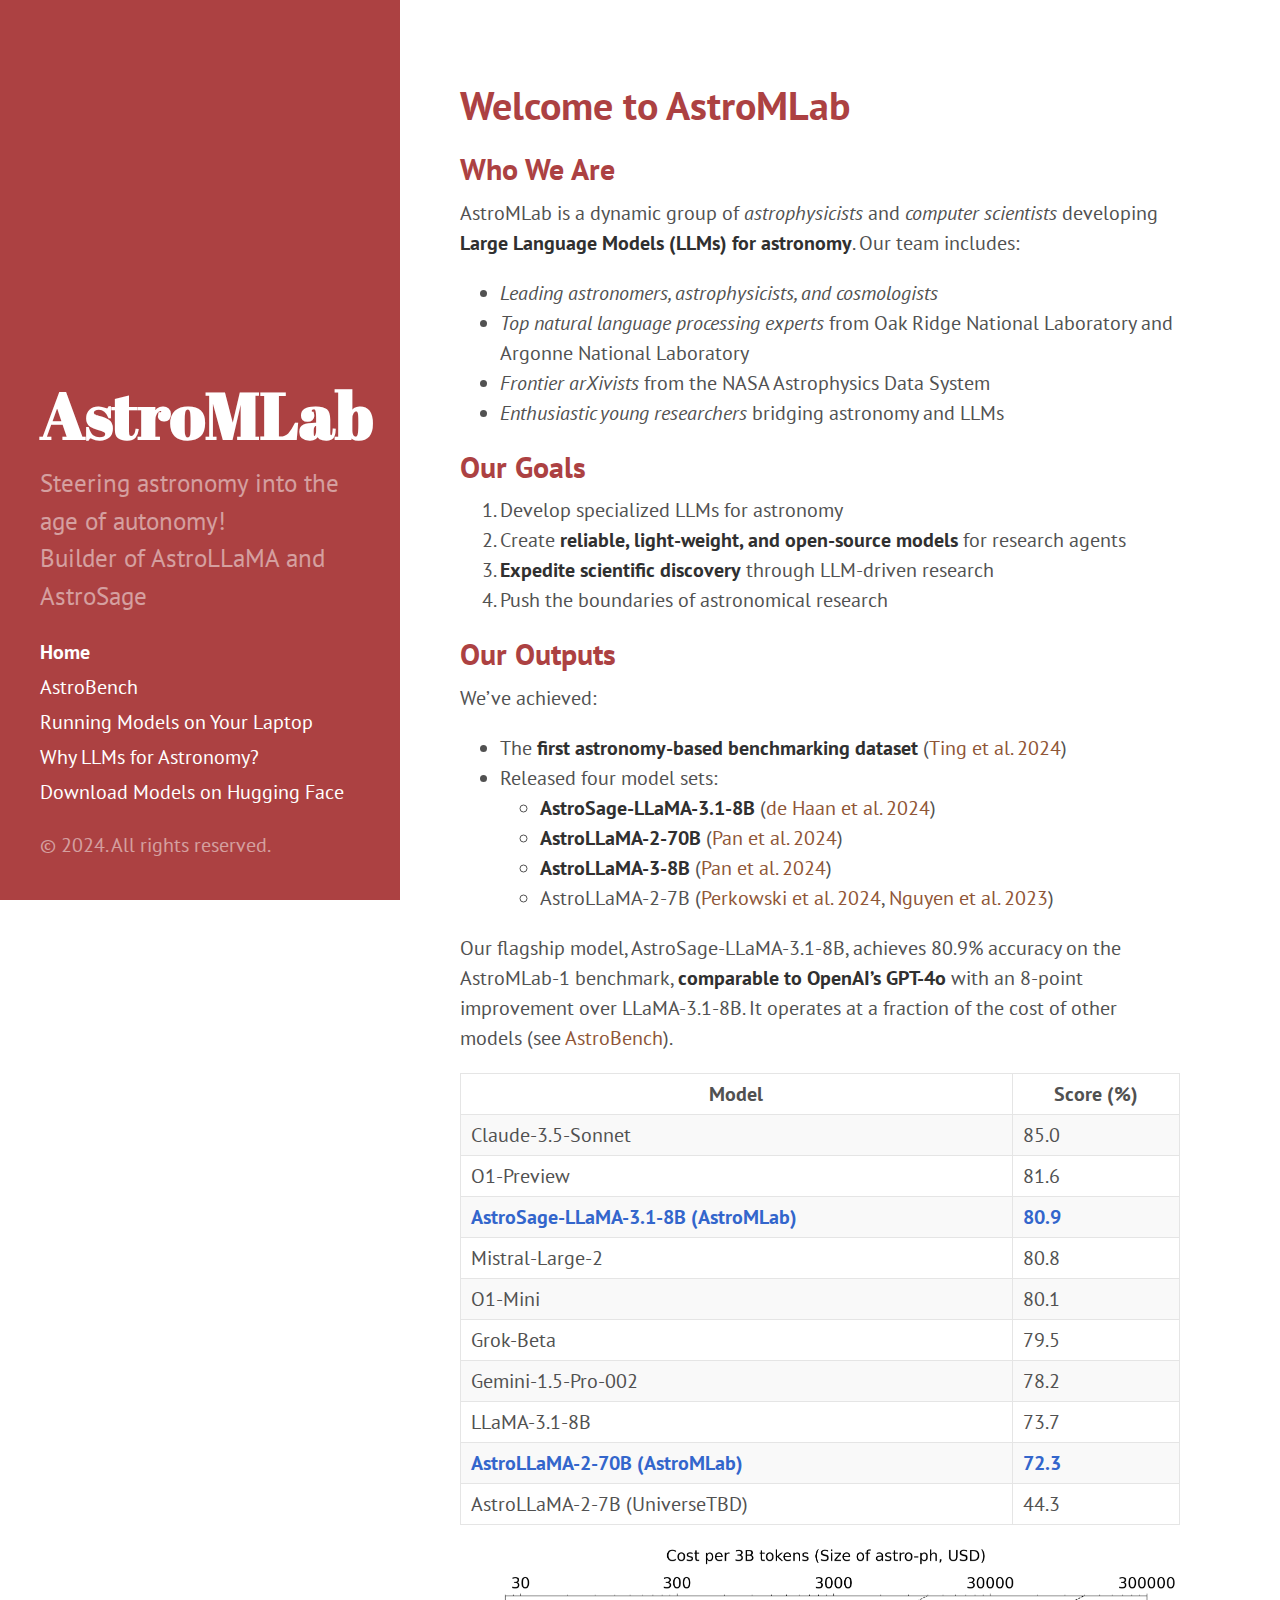
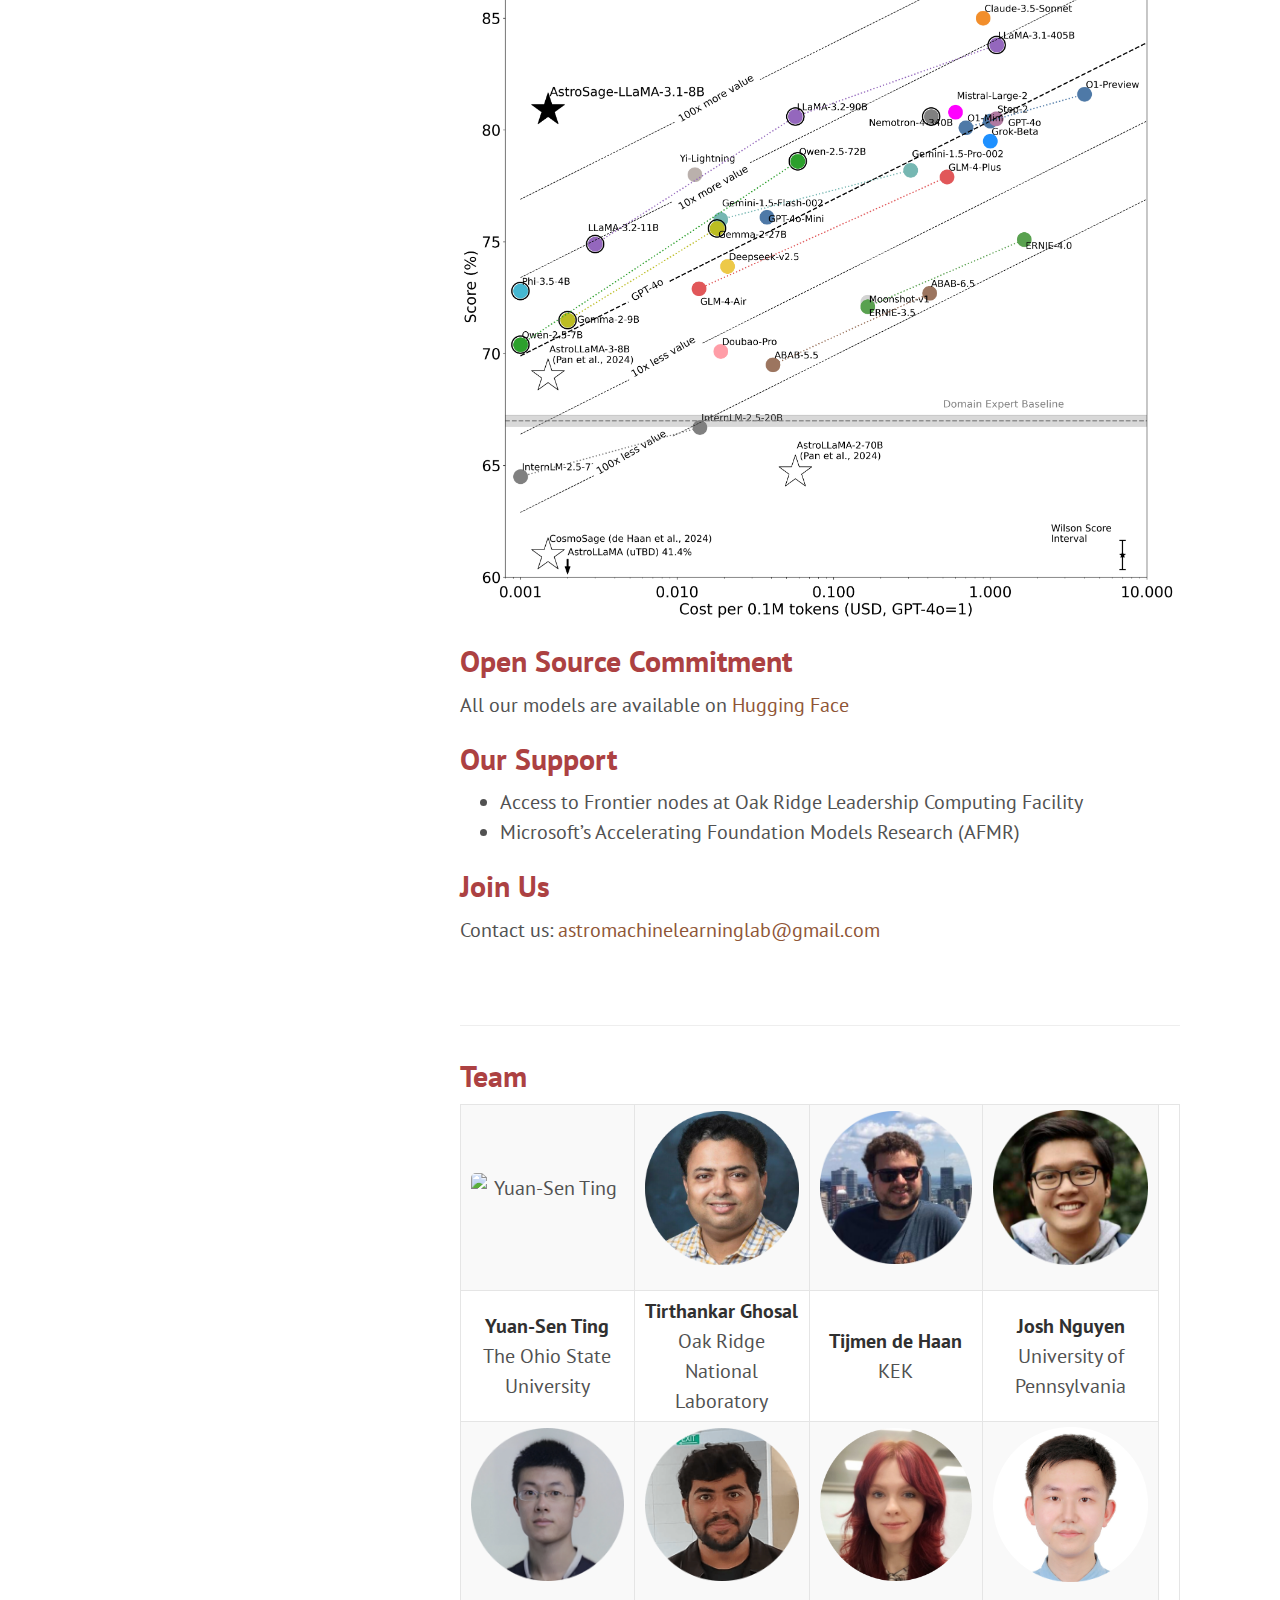
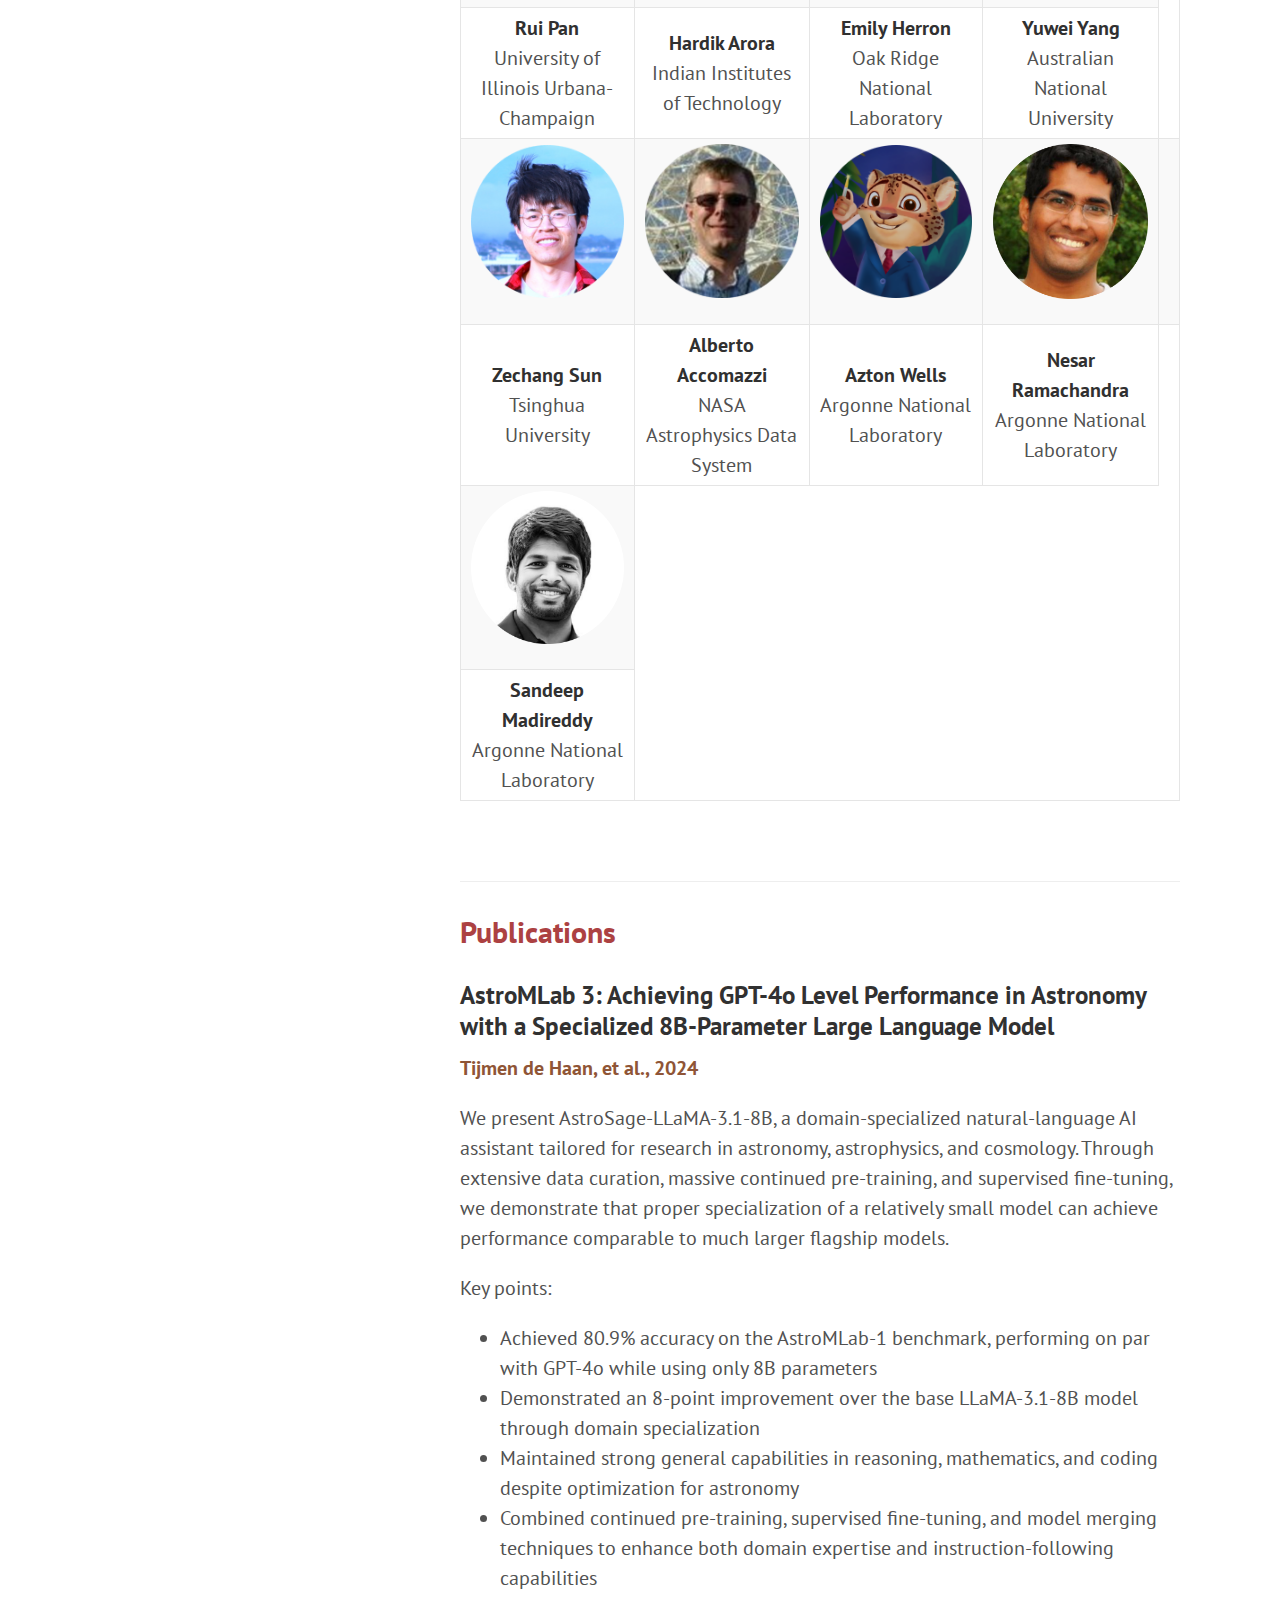
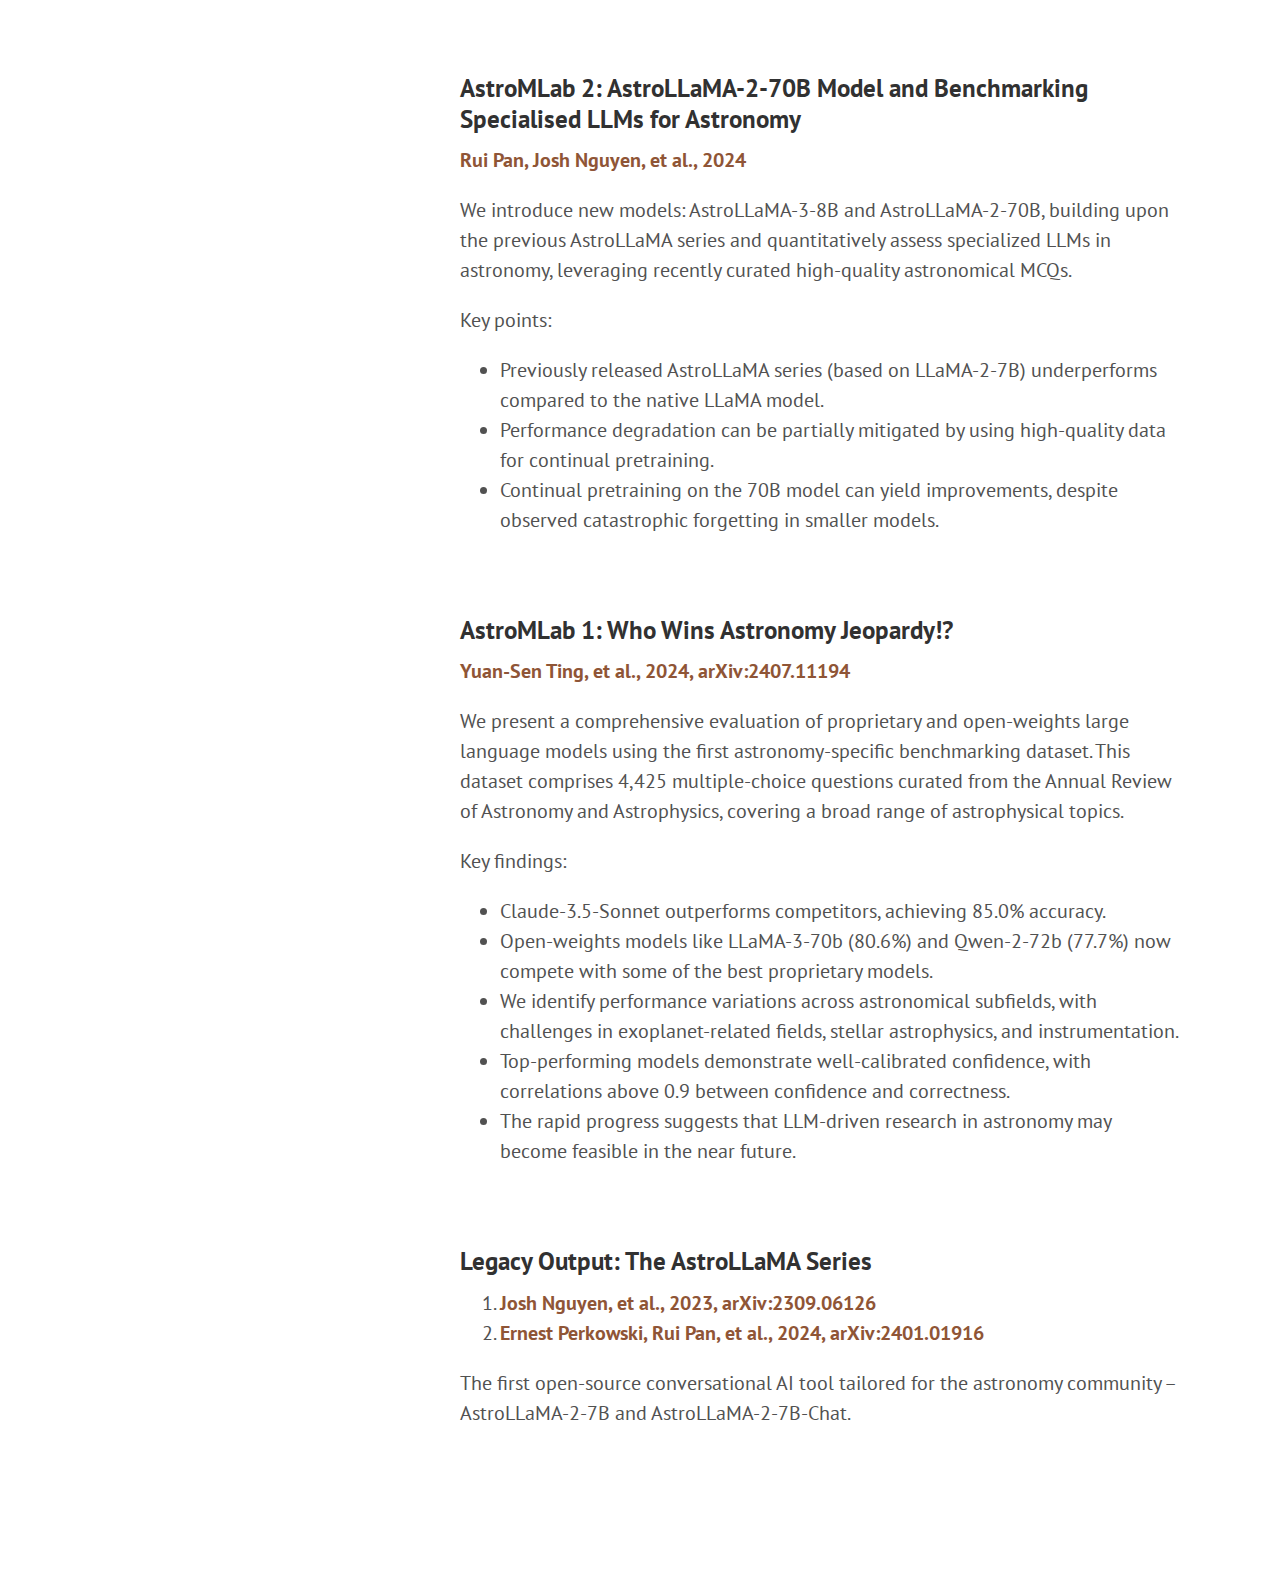
==== commit 19c1e51b: "Add files via upload" ====
--- a/index.html
+++ b/index.html
@@ -84,46 +84,41 @@
         <h1 class="page-title">Welcome to AstroMLab</h1>
       <h2 id="who-we-are">Who We Are</h2>
 
-<p>AstroMLab is a dynamic group of <em>astrophysicists</em> and <em>computer scientists</em> passionate about pushing the boundaries of <strong>Large Language Models (LLMs)in astronomy</strong>. Our team includes:</p>
+<p>AstroMLab is a dynamic group of <em>astrophysicists</em> and <em>computer scientists</em> developing <strong>Large Language Models (LLMs) for astronomy</strong>. Our team includes:</p>
 
 <ul>
   <li><em>Leading astronomers, astrophysicists, and cosmologists</em></li>
   <li><em>Top natural language processing experts</em> from Oak Ridge National Laboratory and Argonne National Laboratory</li>
   <li><em>Frontier arXivists</em> from the NASA Astrophysics Data System</li>
-  <li><em>Enthusiastic young researchers</em> bridging the gap between astronomy and LLMs</li>
-</ul>
-
-<p>While LLMs are advancing rapidly, we believe that real progress in <em>AI-driven astronomical research</em> requires <em>deep domain knowledge</em>. This conviction drives us to tackle the challenges in applying LLMs to astronomy head-on.</p>
+  <li><em>Enthusiastic young researchers</em> bridging astronomy and LLMs</li>
+</ul>
 
 <h2 id="our-goals">Our Goals</h2>
-
-<p>Our ultimate aim is to:</p>
 
 <ol>
   <li>Develop specialized LLMs for astronomy</li>
-  <li>Create <strong>reliable, light-weight, and open-source models</strong> adaptable for advanced research agents</li>
-  <li><strong>Expedite scientific discovery</strong> through LLM-driven end-to-end research</li>
-  <li>Push the boundaries of what’s possible in astronomical research</li>
+  <li>Create <strong>reliable, light-weight, and open-source models</strong> for research agents</li>
+  <li><strong>Expedite scientific discovery</strong> through LLM-driven research</li>
+  <li>Push the boundaries of astronomical research</li>
 </ol>
 
-<h2 id="our-achievements">Our Achievements</h2>
-
-<p>Despite being a young group, we’ve made significant strides:</p>
-
-<ul>
-  <li>Curated the <strong>first extensive astronomy-based benchmarking dataset</strong> using high-quality review articles (<a href="https://arxiv.org/abs/2407.11194">Ting et al. 2024</a>)</li>
-  <li>Explored training of specialized astronomy LLMs</li>
-  <li>Released three model sets:
+<h2 id="our-outputs">Our Outputs</h2>
+
+<p>We’ve achieved:</p>
+
+<ul>
+  <li>The <strong>first astronomy-based benchmarking dataset</strong> (<a href="https://arxiv.org/abs/2407.11194">Ting et al. 2024</a>)</li>
+  <li>Released four model sets:
     <ul>
-      <li><strong>AstroSage-8B</strong> (coming soon, de Haan et al. 2024)</li>
+      <li><strong>AstroSage-LLaMA-3.1-8B</strong> (<a href="https://arxiv.org/abs/2411.09012">de Haan et al. 2024</a>)</li>
       <li><strong>AstroLLaMA-2-70B</strong> (<a href="https://arxiv.org/abs/2407.11194">Pan et al. 2024</a>)</li>
       <li><strong>AstroLLaMA-3-8B</strong> (<a href="https://arxiv.org/abs/2407.11194">Pan et al. 2024</a>)</li>
-      <li>AstroLLaMA-2-7B (<a href="https://arxiv.org/abs/2401.01916">Perkowski et al. 2024</a>, <a href="https://arxiv.org/abs/2309.06126">Nguyen et al. 2023</a>, developed during our time at <em>UniverseTBD</em>)</li>
+      <li>AstroLLaMA-2-7B (<a href="https://arxiv.org/abs/2401.01916">Perkowski et al. 2024</a>, <a href="https://arxiv.org/abs/2309.06126">Nguyen et al. 2023</a>)</li>
     </ul>
   </li>
 </ul>
 
-<p>Our flagship model, AstroSage-8B, demonstrates remarkable performance when compared to other models in the 7B class. It achieves a substantial lead of 3.5 percentage points over its closest competitor, which translates to an estimated <strong>10-fold reduction</strong> in computational costs (see the <a href="benchmarking.html">AstroBench page</a> for details).</p>
+<p>Our flagship model, AstroSage-LLaMA-3.1-8B, achieves 80.9% accuracy on the AstroMLab-1 benchmark, <strong>comparable to OpenAI’s GPT-4o</strong> with an 8-point improvement over LLaMA-3.1-8B. It operates at a fraction of the cost of other models (see <a href="benchmarking.html">AstroBench</a>).</p>
 
 <table>
   <thead>
@@ -134,48 +129,40 @@
   </thead>
   <tbody>
     <tr>
-      <td><strong><span style="color: #3366cc;">AstroSage-8B (AstroMLab)</span></strong></td>
-      <td><strong><span style="color: #3366cc;">79.1</span></strong></td>
-    </tr>
-    <tr>
-      <td><strong><span style="color: #3366cc;">AstroLLaMA-2-70B (AstroMLab)</span></strong></td>
-      <td><strong><span style="color: #3366cc;">76.0</span></strong></td>
+      <td>Claude-3.5-Sonnet</td>
+      <td>85.0</td>
+    </tr>
+    <tr>
+      <td>O1-Preview</td>
+      <td>81.6</td>
+    </tr>
+    <tr>
+      <td><strong><span style="color: #3366cc;">AstroSage-LLaMA-3.1-8B (AstroMLab)</span></strong></td>
+      <td><strong><span style="color: #3366cc;">80.9</span></strong></td>
+    </tr>
+    <tr>
+      <td>Mistral-Large-2</td>
+      <td>80.8</td>
+    </tr>
+    <tr>
+      <td>O1-Mini</td>
+      <td>80.1</td>
+    </tr>
+    <tr>
+      <td>Grok-Beta</td>
+      <td>79.5</td>
+    </tr>
+    <tr>
+      <td>Gemini-1.5-Pro-002</td>
+      <td>78.2</td>
     </tr>
     <tr>
       <td>LLaMA-3.1-8B</td>
       <td>73.7</td>
     </tr>
     <tr>
-      <td>Phi-3.5-4B</td>
-      <td>72.8</td>
-    </tr>
-    <tr>
-      <td>Gemma-2-9B</td>
-      <td>71.5</td>
-    </tr>
-    <tr>
-      <td>LLaMA-2-70B</td>
-      <td>70.7</td>
-    </tr>
-    <tr>
-      <td>Qwen-2.5-7B</td>
-      <td>70.4</td>
-    </tr>
-    <tr>
-      <td>Yi-1.5-9B</td>
-      <td>68.4</td>
-    </tr>
-    <tr>
-      <td>InternLM-2.5-7B</td>
-      <td>64.5</td>
-    </tr>
-    <tr>
-      <td>Mistral-7B-v0.3</td>
-      <td>63.9</td>
-    </tr>
-    <tr>
-      <td>ChatGLM3-6B</td>
-      <td>50.4</td>
+      <td><strong><span style="color: #3366cc;">AstroLLaMA-2-70B (AstroMLab)</span></strong></td>
+      <td><strong><span style="color: #3366cc;">72.3</span></strong></td>
     </tr>
     <tr>
       <td>AstroLLaMA-2-7B (UniverseTBD)</td>
@@ -186,33 +173,20 @@
 
 <p><img src="figures/AstroBench.png" alt="Cost and performance trade-off in astronomical Q&amp;A" /></p>
 
-<p>The exceptional performance of AstroSage-8B showcases the potential for more efficient and cost-effective agentic research in astronomy. This advancement opens up new possibilities for widespread application of AI in astronomical research, making sophisticated analysis more accessible to a broader range of institutions and researchers.</p>
-
 <h2 id="open-source-commitment">Open Source Commitment</h2>
 
-<p>We are fully committed to open source:</p>
-
-<ul>
-  <li>All our models are released on <strong>Hugging Face</strong></li>
-  <li>Find our models here: <a href="https://huggingface.co/AstroMLab">AstroMLab on Hugging Face</a></li>
-</ul>
-
-<h2 id="our-support-and-vision">Our Support and Vision</h2>
-
-<p>We are grateful for our supporters:</p>
-
-<ul>
-  <li>Access to the Frontier nodes at Oak Ridge Leadership Computing Facility</li>
-  <li>Backing from Microsoft’s Accelerating Foundation Models Research (AFMR)</li>
+<p>All our models are available on <a href="https://huggingface.co/AstroMLab">Hugging Face</a></p>
+
+<h2 id="our-support">Our Support</h2>
+
+<ul>
+  <li>Access to Frontier nodes at Oak Ridge Leadership Computing Facility</li>
+  <li>Microsoft’s Accelerating Foundation Models Research (AFMR)</li>
 </ul>
 
 <h2 id="join-us">Join Us</h2>
 
-<p>Our team is expanding, and we’d love to hear from you!</p>
-
-<ul>
-  <li>Contact us: <a href="mailto:astromachinelearninglab@gmail.com">astromachinelearninglab@gmail.com</a></li>
-</ul>
+<p>Contact us: <a href="mailto:astromachinelearninglab@gmail.com">astromachinelearninglab@gmail.com</a></p>
 
 <p><br /></p>
 
@@ -272,6 +246,37 @@
 
 <h2 id="publications">Publications</h2>
 
+<h3 id="astromlab-3-achieving-gpt-4o-level-performance-in-astronomy-with-a-specialized-8b-parameter-large-language-model">AstroMLab 3: Achieving GPT-4o Level Performance in Astronomy with a Specialized 8B-Parameter Large Language Model</h3>
+
+<p><strong><a href="https://arxiv.org/abs/2411.09012">Tijmen de Haan, et al., 2024</a></strong></p>
+
+<p>We present AstroSage-LLaMA-3.1-8B, a domain-specialized natural-language AI assistant tailored for research in astronomy, astrophysics, and cosmology. Through extensive data curation, massive continued pre-training, and supervised fine-tuning, we demonstrate that proper specialization of a relatively small model can achieve performance comparable to much larger flagship models.</p>
+
+<p>Key points:</p>
+<ul>
+  <li>Achieved 80.9% accuracy on the AstroMLab-1 benchmark, performing on par with GPT-4o while using only 8B parameters</li>
+  <li>Demonstrated an 8-point improvement over the base LLaMA-3.1-8B model through domain specialization</li>
+  <li>Maintained strong general capabilities in reasoning, mathematics, and coding despite optimization for astronomy</li>
+  <li>Combined continued pre-training, supervised fine-tuning, and model merging techniques to enhance both domain expertise and instruction-following capabilities</li>
+</ul>
+
+<p><br /></p>
+
+<h3 id="astromlab-2-astrollama-2-70b-model-and-benchmarking-specialised-llms-for-astronomy">AstroMLab 2: AstroLLaMA-2-70B Model and Benchmarking Specialised LLMs for Astronomy</h3>
+
+<p><strong><a href="https://arxiv.org/abs/2407.11194">Rui Pan, Josh Nguyen, et al., 2024</a></strong></p>
+
+<p>We introduce new models: AstroLLaMA-3-8B and AstroLLaMA-2-70B, building upon the previous AstroLLaMA series and quantitatively assess specialized LLMs in astronomy, leveraging recently curated high-quality astronomical MCQs.</p>
+
+<p>Key points:</p>
+<ul>
+  <li>Previously released AstroLLaMA series (based on LLaMA-2-7B) underperforms compared to the native LLaMA model.</li>
+  <li>Performance degradation can be partially mitigated by using high-quality data for continual pretraining.</li>
+  <li>Continual pretraining on the 70B model can yield improvements, despite observed catastrophic forgetting in smaller models.</li>
+</ul>
+
+<p><br /></p>
+
 <h3 id="astromlab-1-who-wins-astronomy-jeopardy">AstroMLab 1: Who Wins Astronomy Jeopardy!?</h3>
 
 <p><strong><a href="https://arxiv.org/abs/2407.11194">Yuan-Sen Ting, et al., 2024, arXiv:2407.11194</a></strong></p>
@@ -289,21 +294,6 @@
 
 <p><br /></p>
 
-<h3 id="astromlab-2-astrollama-2-70b-model-and-benchmarking-specialised-llms-for-astronomy">AstroMLab 2: AstroLLaMA-2-70B Model and Benchmarking Specialised LLMs for Astronomy</h3>
-
-<p><strong><a href="https://arxiv.org/abs/2407.11194">Rui Pan, Josh Nguyen, et al., 2024</a></strong></p>
-
-<p>We introduce new models: AstroLLaMA-3-8B and AstroLLaMA-2-70B, building upon the previous AstroLLaMA series and quantitatively assess specialized LLMs in astronomy, leveraging recently curated high-quality astronomical MCQs.</p>
-
-<p>Key points:</p>
-<ul>
-  <li>Previously released AstroLLaMA series (based on LLaMA-2-7B) underperforms compared to the native LLaMA model.</li>
-  <li>Performance degradation can be partially mitigated by using high-quality data for continual pretraining.</li>
-  <li>Continual pretraining on the 70B model can yield improvements, despite observed catastrophic forgetting in smaller models.</li>
-</ul>
-
-<p><br /></p>
-
 <h3 id="legacy-output-the-astrollama-series">Legacy Output: The AstroLLaMA Series</h3>
 
 <ol>
